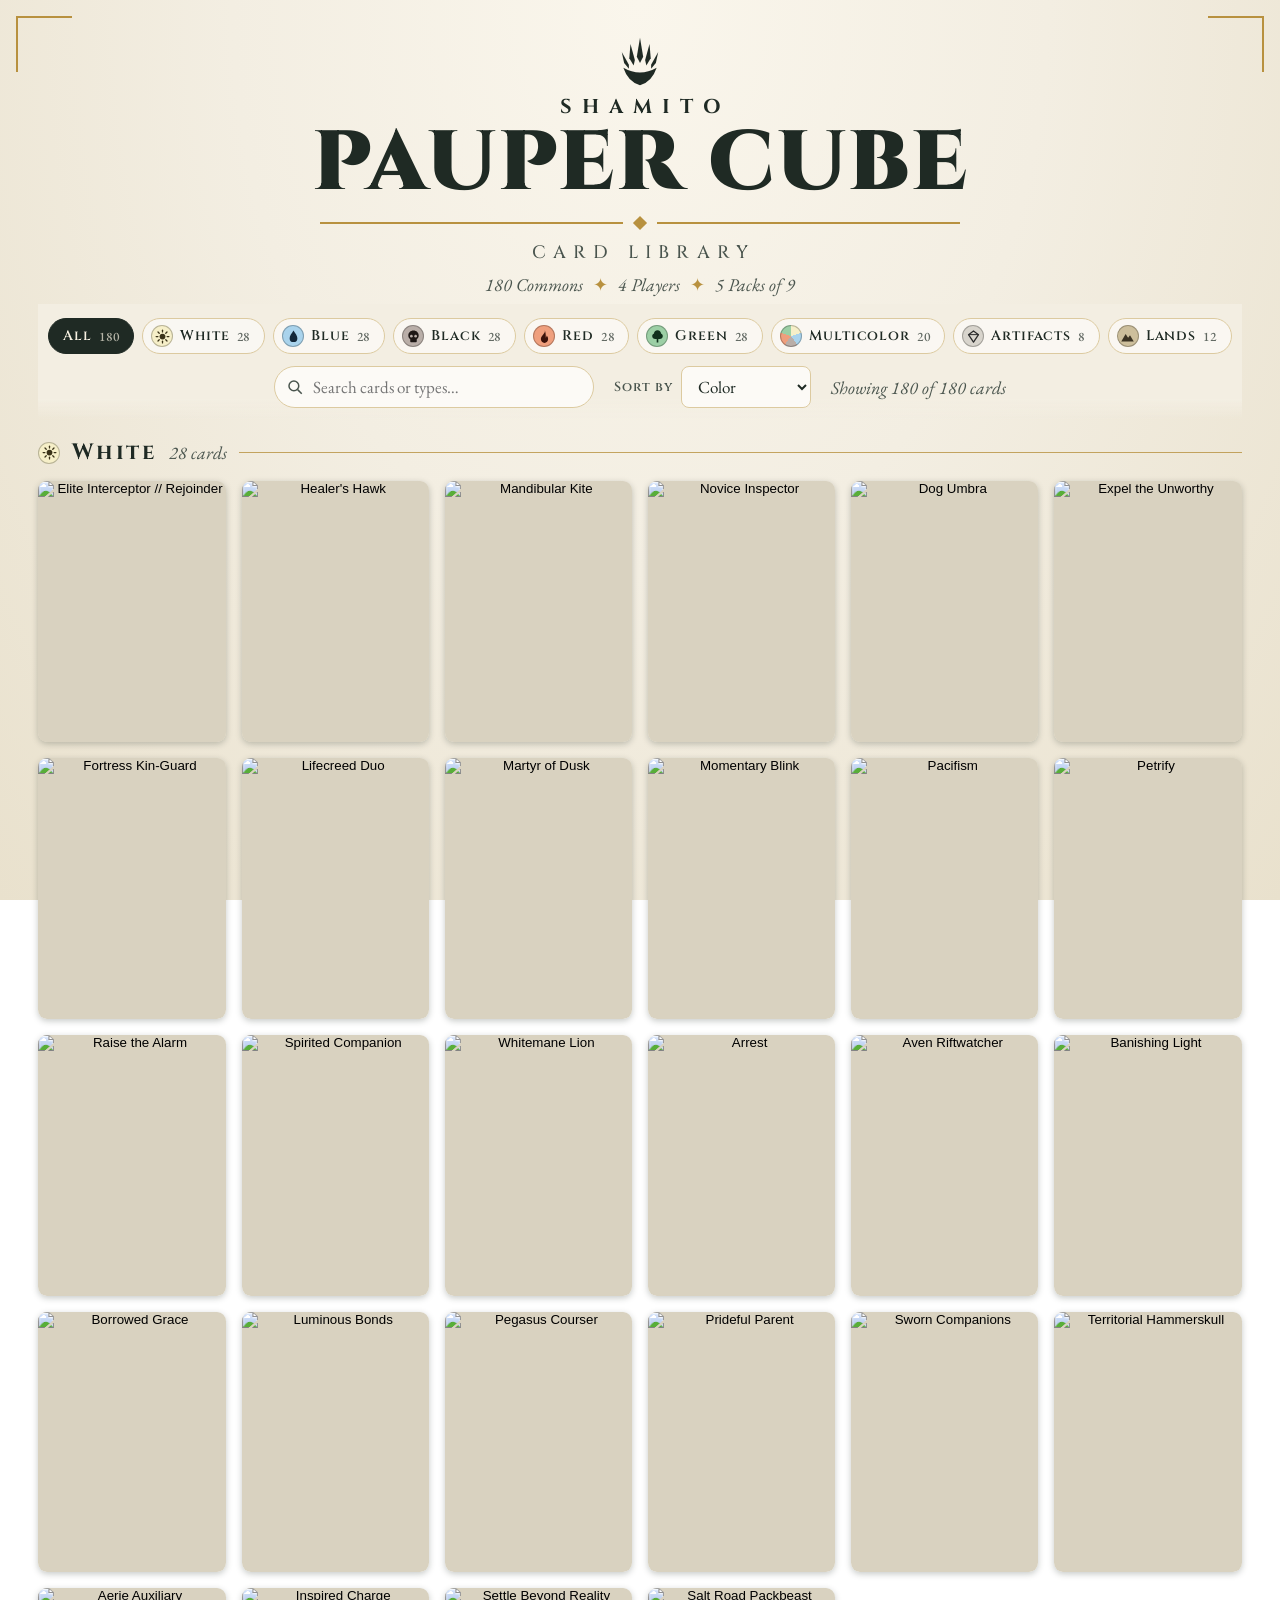
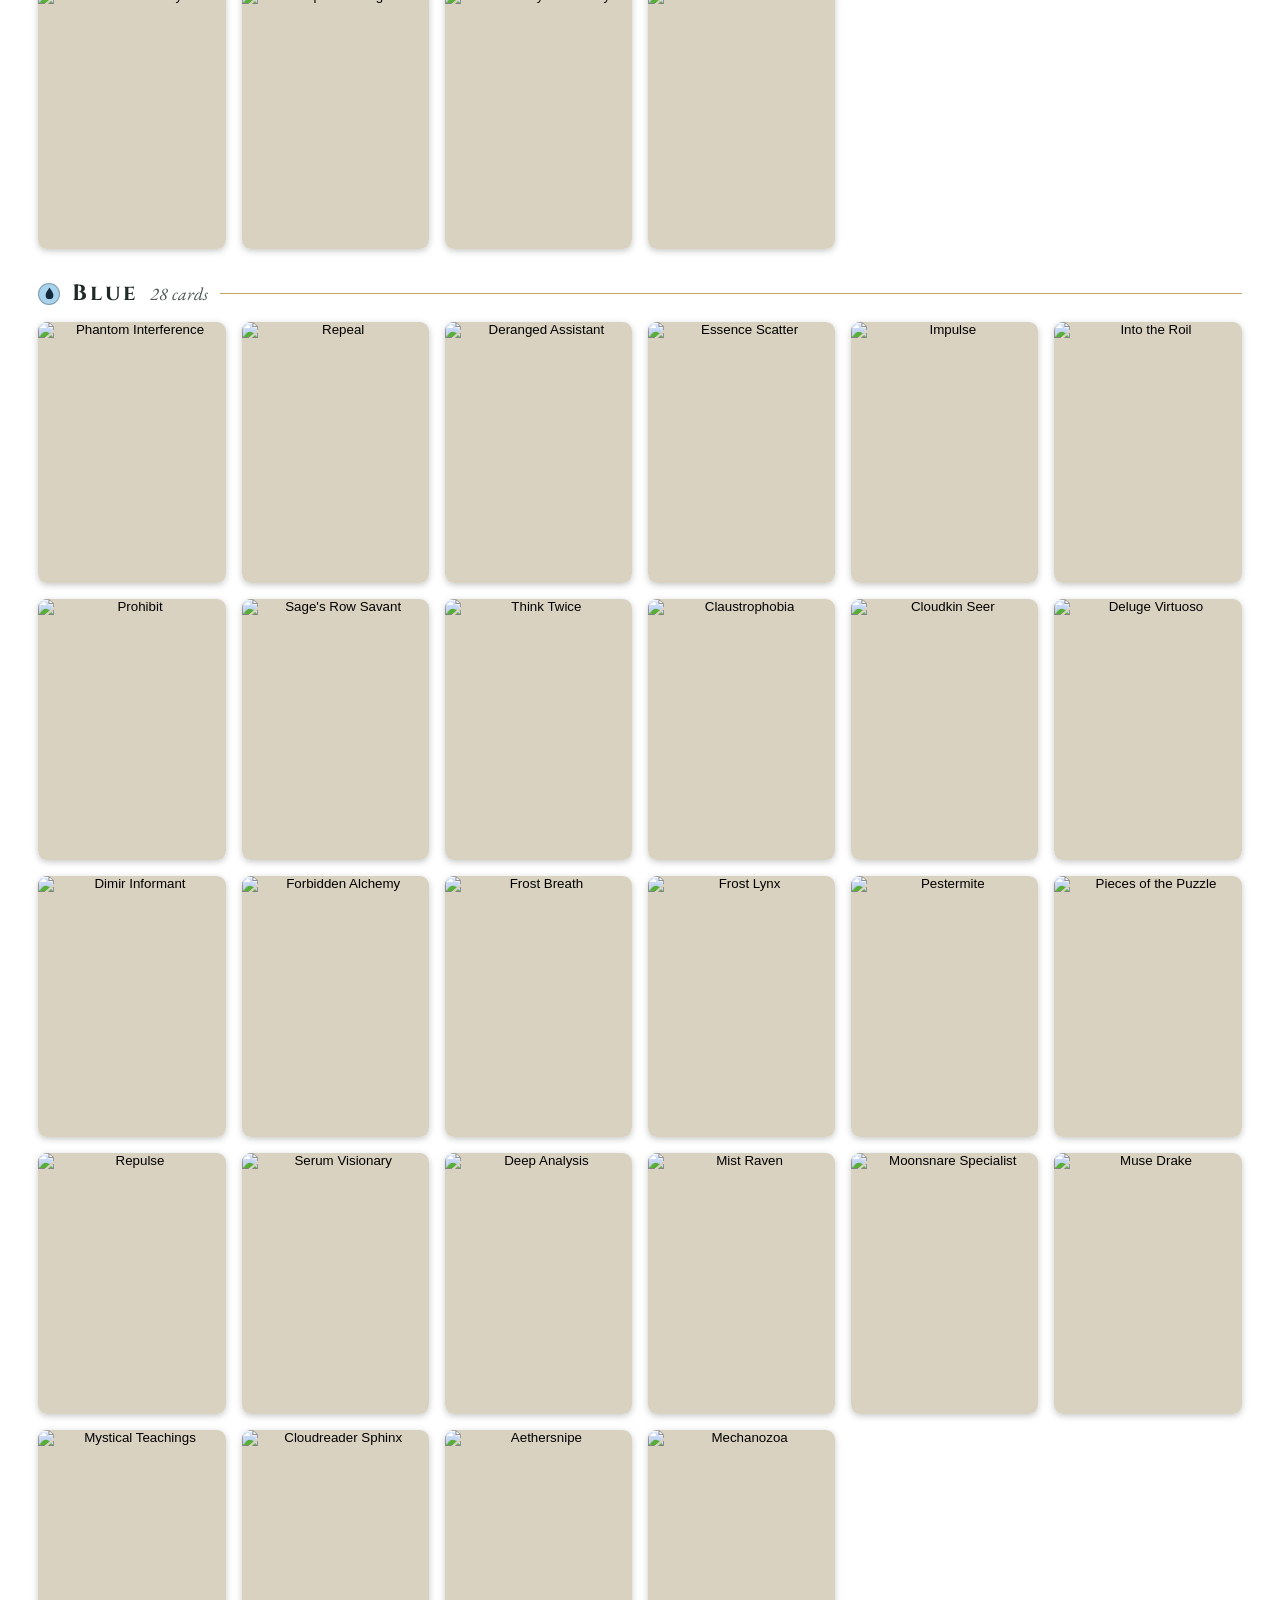
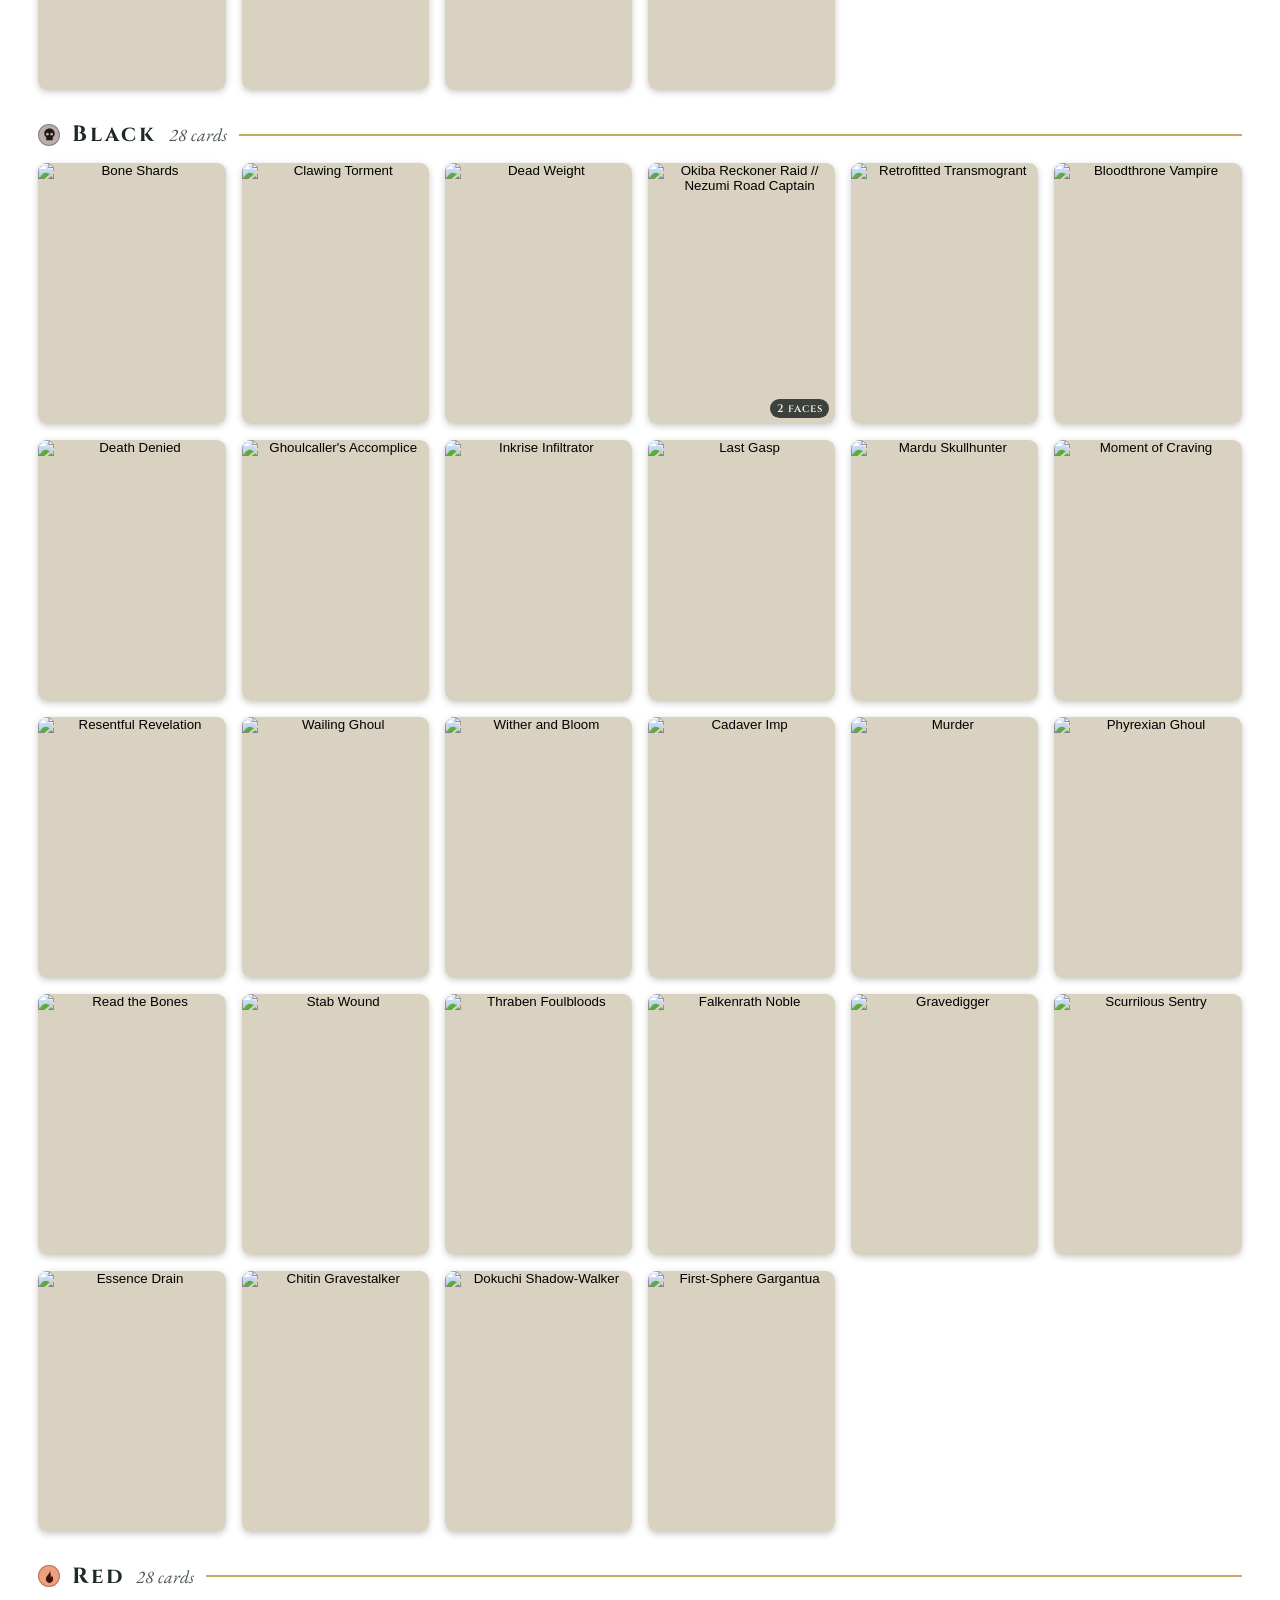
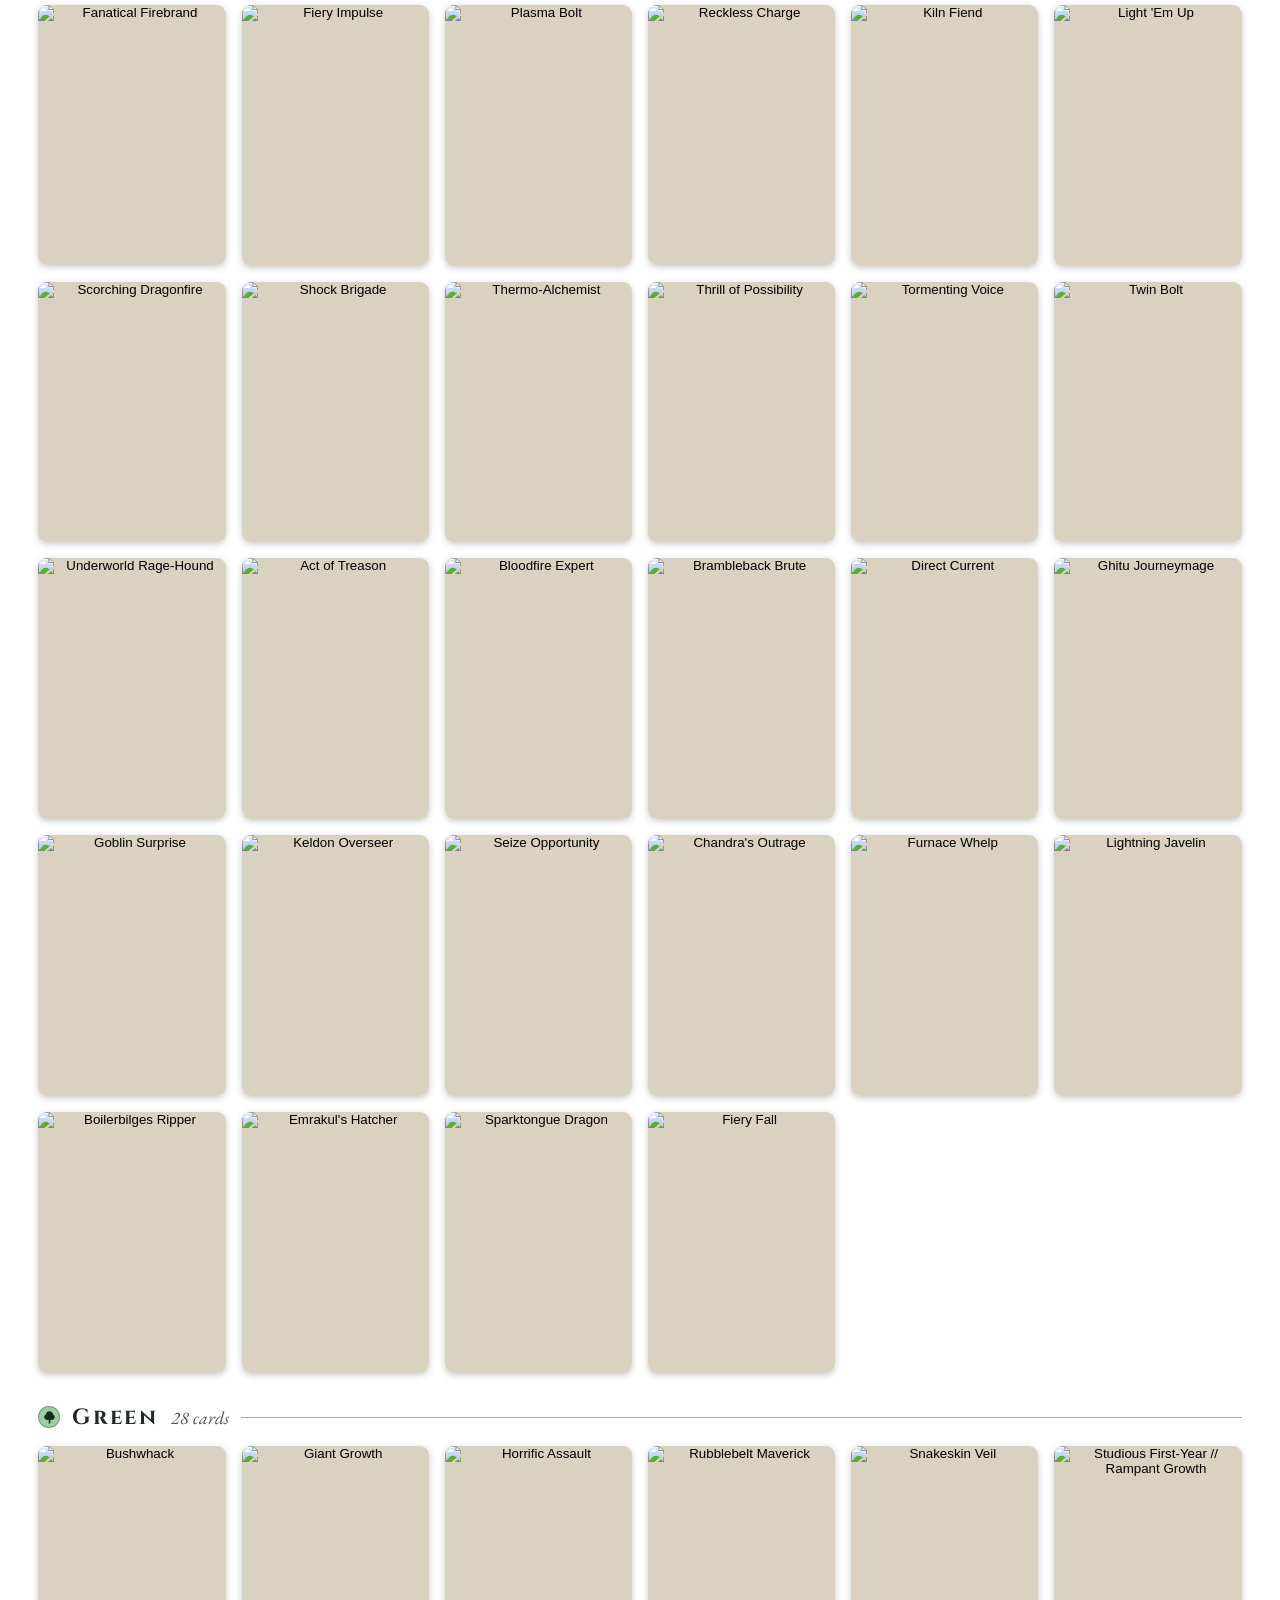
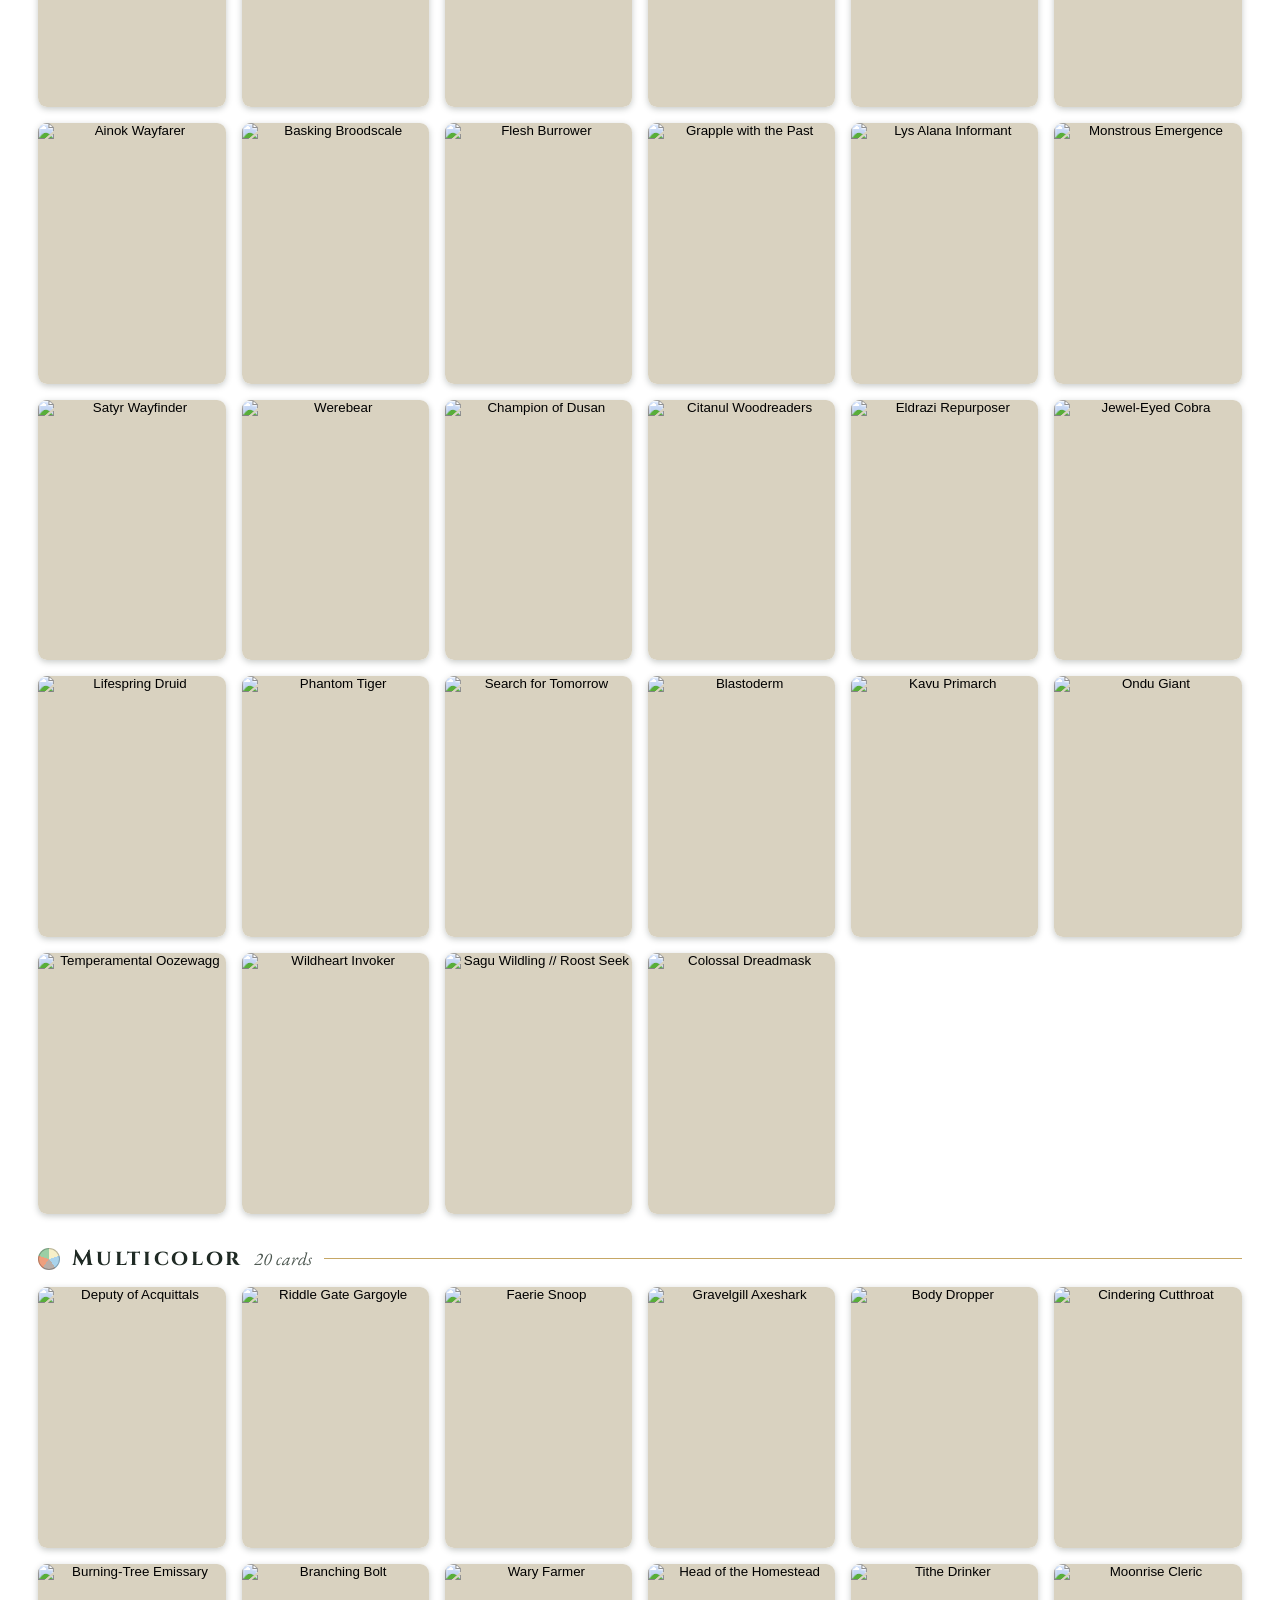
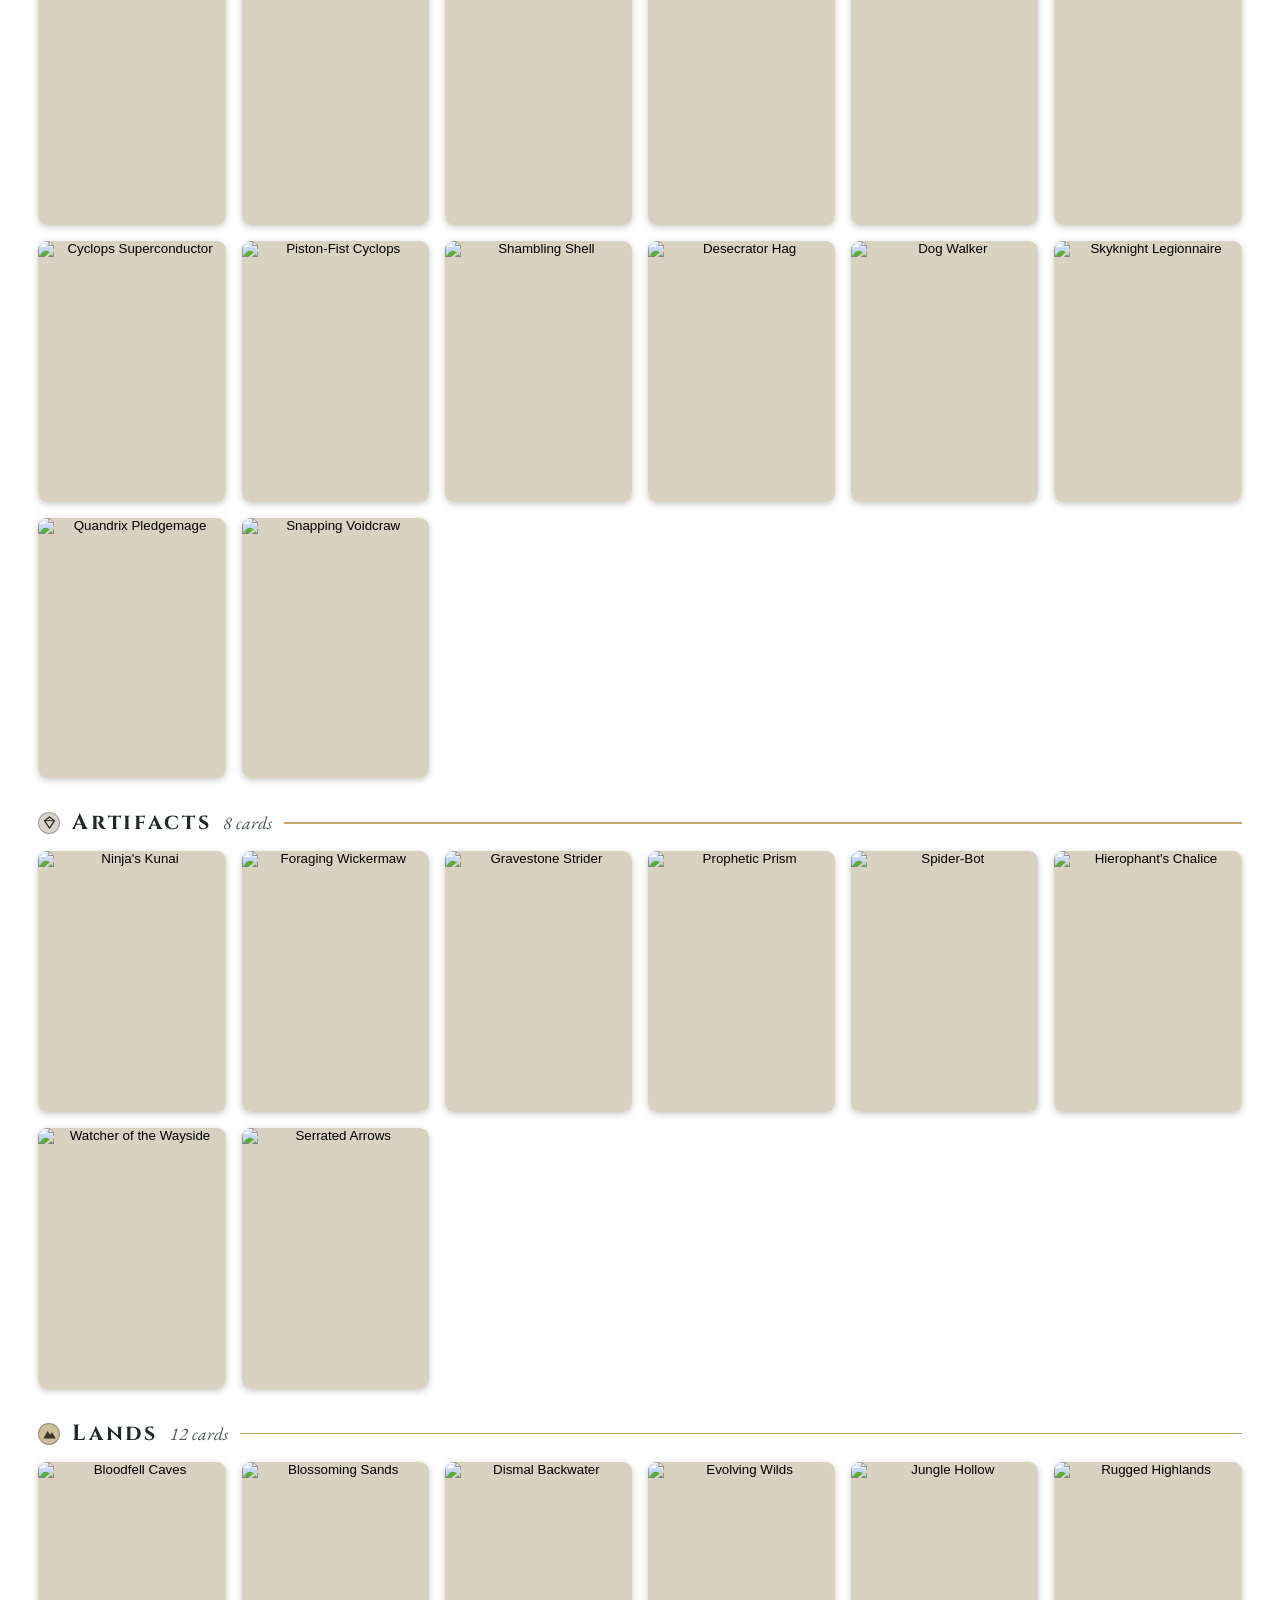
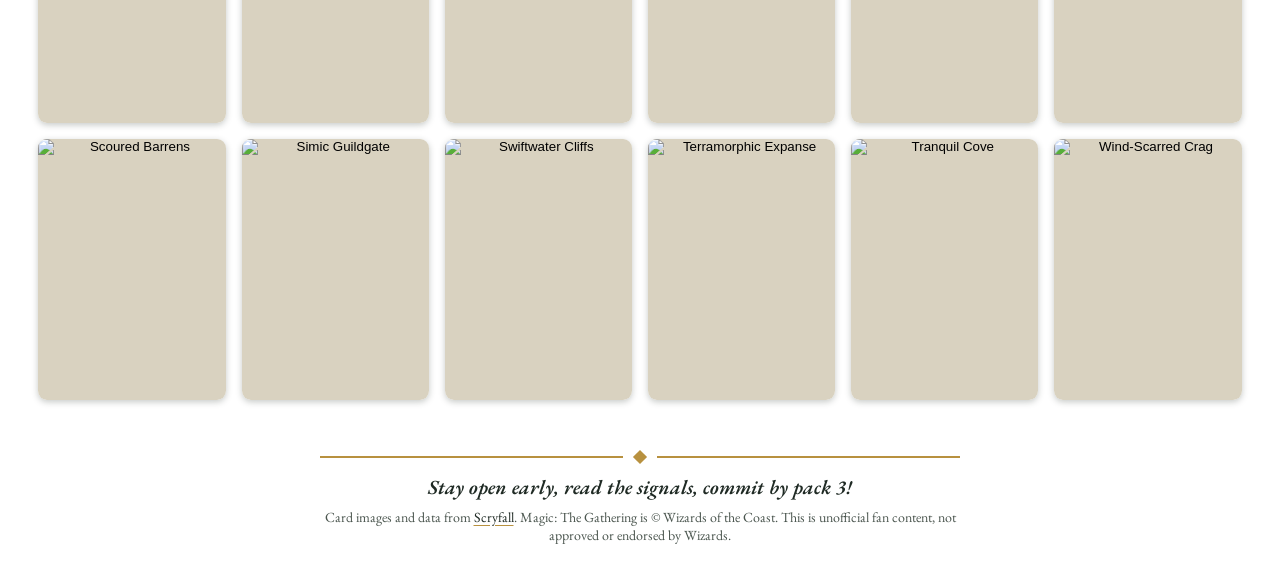
==== index.html @ 3acda3b4 "First commit" ====
<!DOCTYPE html>
<html lang="en">
<head>
  <meta charset="utf-8">
  <meta name="viewport" content="width=device-width, initial-scale=1">
  <title>Shamito Pauper Cube — Card Library</title>
  <meta name="description" content="Every card in the Shamito Pauper Cube: 180 commons, filterable by color.">
  <link rel="icon" href="favicon.svg" type="image/svg+xml">
  <link rel="preconnect" href="https://fonts.googleapis.com">
  <link rel="preconnect" href="https://fonts.gstatic.com" crossorigin>
  <link href="https://fonts.googleapis.com/css2?family=Cinzel:wght@500;700;900&family=EB+Garamond:ital,wght@0,400;0,500;0,600;1,500&display=swap" rel="stylesheet">
  <link rel="stylesheet" href="styles.css">
</head>
<body>
  <div class="corner tl"></div><div class="corner tr"></div>

  <header class="masthead">
    <svg class="sigil" viewBox="0 0 58 64" aria-hidden="true">
      <path d="M29 2 L33 26 L29 34 L25 26 Z"/>
      <path d="M17 10 L22.5 30 L21 37 L15.5 28 Z"/>
      <path d="M41 10 L35.5 30 L37 37 L42.5 28 Z"/>
      <path d="M6 20 L15 36 L15 41 L9 34 Z"/>
      <path d="M52 20 L43 36 L43 41 L49 34 Z"/>
      <path d="M8 40 Q29 52 50 40 Q44 58 29 62 Q14 58 8 40 Z"/>
    </svg>
    <div class="brand">SHAMITO</div>
    <h1>PAUPER CUBE</h1>
    <div class="rule"><span class="diamond"></span></div>
    <p class="tagline">CARD LIBRARY</p>
    <p class="stats">180 Commons <span>✦</span> 4 Players <span>✦</span> 5 Packs of 9</p>
  </header>

  <main>
    <section class="controls" aria-label="Filters">
      <div class="filters" id="filters" role="group" aria-label="Filter by color"></div>
      <div class="toolbar">
        <label class="search">
          <svg viewBox="0 0 24 24" aria-hidden="true"><circle cx="10.5" cy="10.5" r="6.5"/><line x1="15.5" y1="15.5" x2="21" y2="21"/></svg>
          <input id="search" type="search" placeholder="Search cards or types…" autocomplete="off">
        </label>
        <label class="sort">
          <span>Sort by</span>
          <select id="sort">
            <option value="color">Color</option>
            <option value="cmc">Mana value</option>
            <option value="name">Name (A–Z)</option>
            <option value="type">Card type</option>
          </select>
        </label>
        <p class="count" id="count" aria-live="polite"></p>
      </div>
    </section>

    <section id="library" class="library" aria-label="Cards"></section>
    <p id="empty" class="empty" hidden>No cards match your filters.</p>
  </main>

  <footer class="site-footer">
    <div class="rule"><span class="diamond"></span></div>
    <p class="tip">Stay open early, read the signals, commit by pack 3!</p>
    <p class="legal">
      Card images and data from <a href="https://scryfall.com" target="_blank" rel="noopener">Scryfall</a>.
      Magic: The Gathering is © Wizards of the Coast. This is unofficial fan content, not approved or endorsed by Wizards.
    </p>
  </footer>

  <dialog id="viewer" class="viewer" aria-label="Card details">
    <button class="close" id="close" aria-label="Close">×</button>
    <button class="nav prev" id="prev" aria-label="Previous card">‹</button>
    <div class="viewer-body">
      <div class="faces" id="faces"></div>
      <div class="details">
        <h2 id="d-name"></h2>
        <p class="cost" id="d-cost"></p>
        <p class="type" id="d-type"></p>
        <dl>
          <dt>Section</dt><dd id="d-section"></dd>
          <dt>Mana value</dt><dd id="d-cmc"></dd>
          <dt>Printing</dt><dd id="d-print"></dd>
          <dt>Artist</dt><dd id="d-artist"></dd>
        </dl>
        <a id="d-link" class="link" target="_blank" rel="noopener">View on Scryfall ↗</a>
      </div>
    </div>
    <button class="nav next" id="next" aria-label="Next card">›</button>
  </dialog>

  <script src="data/cards.js"></script>
  <script src="app.js"></script>
</body>
</html>
---- styles.css ----
:root {
  --ink: #1f2a24;
  --ink-soft: #4a554e;
  --gold: #b8913f;
  --gold-soft: #dccaa0;
  --paper: #f3eee2;
  --paper-deep: #e9e1cd;
  --card-radius: 4.75% / 3.5%;
}

* { box-sizing: border-box; }

html { scroll-behavior: smooth; }

body {
  margin: 0;
  min-height: 100vh;
  color: var(--ink);
  font-family: "EB Garamond", Georgia, serif;
  font-size: 18px;
  background: radial-gradient(ellipse at 50% 0%, #faf6ec 0%, var(--paper) 45%, var(--paper-deep) 100%) fixed;
}

a { color: var(--ink); text-decoration-color: var(--gold); text-underline-offset: 3px; }

.corner { position: fixed; width: 56px; height: 56px; border: 0 solid var(--gold); pointer-events: none; z-index: 1; }
.corner.tl { top: 16px; left: 16px; border-top-width: 2px; border-left-width: 2px; }
.corner.tr { top: 16px; right: 16px; border-top-width: 2px; border-right-width: 2px; }

.rule { display: flex; align-items: center; gap: 12px; width: min(640px, 86%); margin: 12px auto; }
.rule::before, .rule::after { content: ""; flex: 1; height: 1.5px; background: var(--gold); }
.diamond { width: 10px; height: 10px; background: var(--gold); transform: rotate(45deg); }

/* Masthead */
.masthead { text-align: center; padding: 36px 16px 8px; }
.sigil { width: 46px; height: 51px; fill: var(--ink); display: block; margin: 0 auto 6px; }
.brand { font-family: "Cinzel", serif; font-weight: 700; letter-spacing: .5em; font-size: clamp(14px, 2.2vw, 20px); padding-left: .5em; }
.masthead h1 { font-family: "Cinzel", serif; font-weight: 900; font-size: clamp(42px, 8vw, 84px); line-height: 1; margin: 2px 0 0; letter-spacing: .02em; }
.tagline { font-family: "Cinzel", serif; font-weight: 500; letter-spacing: .4em; font-size: clamp(13px, 2vw, 18px); color: var(--ink-soft); margin: 0; padding-left: .4em; }
.stats { margin: 8px 0 0; font-style: italic; color: var(--ink-soft); }
.stats span { color: var(--gold); margin: 0 6px; font-style: normal; }

/* Controls */
main { width: min(1240px, 94%); margin: 0 auto; }

.controls {
  position: sticky; top: 0; z-index: 10;
  padding: 14px 0 12px;
  background: linear-gradient(var(--paper) 82%, rgba(243, 238, 226, 0));
}

.filters { display: flex; flex-wrap: wrap; justify-content: center; gap: 8px; }

.chip {
  display: inline-flex; align-items: center; gap: 7px;
  padding: 6px 14px 6px 8px;
  border: 1.5px solid var(--gold-soft); border-radius: 999px;
  background: rgba(255, 255, 255, .55);
  font: 600 14px/1 "Cinzel", serif; letter-spacing: .06em; color: var(--ink);
  cursor: pointer; transition: background .15s, border-color .15s, transform .15s;
}
.chip:hover { border-color: var(--gold); transform: translateY(-1px); }
.chip[aria-pressed="true"] { background: var(--ink); border-color: var(--ink); color: #f7f1e1; }
.chip .n { font: 500 13px "EB Garamond", serif; opacity: .7; }
.chip.all { padding-left: 14px; }

.pip { width: 22px; height: 22px; border-radius: 50%; display: grid; place-items: center; flex: none; box-shadow: inset 0 0 0 1px rgba(0, 0, 0, .25); }
.pip svg { width: 15px; height: 15px; }
.pip.w { background: #f6efc8; } .pip.u { background: #a9d3ec; } .pip.b { background: #b9aea8; }
.pip.r { background: #ef9f7d; } .pip.g { background: #9ccfa5; }
.pip.m { background: conic-gradient(#f6efc8 0 20%, #a9d3ec 0 40%, #b9aea8 0 60%, #ef9f7d 0 80%, #9ccfa5 0); }
.pip.c { background: #d8d4cc; } .pip.l { background: #cdbf9c; }

.toolbar { display: flex; flex-wrap: wrap; align-items: center; justify-content: center; gap: 12px 20px; margin-top: 12px; }

.search { position: relative; display: flex; align-items: center; }
.search svg { position: absolute; left: 12px; width: 18px; height: 18px; fill: none; stroke: var(--ink-soft); stroke-width: 2; }
.search input {
  width: min(320px, 78vw); padding: 9px 14px 9px 38px;
  border: 1.5px solid var(--gold-soft); border-radius: 999px; background: rgba(255, 255, 255, .7);
  font: 17px "EB Garamond", serif; color: var(--ink);
}
.search input:focus, .sort select:focus { outline: 2px solid var(--gold); outline-offset: 1px; }

.sort { display: flex; align-items: center; gap: 8px; font: 600 13px "Cinzel", serif; letter-spacing: .08em; color: var(--ink-soft); }
.sort select {
  padding: 8px 12px; border: 1.5px solid var(--gold-soft); border-radius: 8px;
  background: rgba(255, 255, 255, .7); font: 17px "EB Garamond", serif; color: var(--ink); cursor: pointer;
}

.count { margin: 0; font-style: italic; color: var(--ink-soft); min-width: 150px; text-align: center; }

/* Library */
.group { margin: 18px 0 30px; }
.group-head { display: flex; align-items: center; gap: 12px; margin: 0 0 14px; }
.group-head h2 { margin: 0; font: 700 22px "Cinzel", serif; letter-spacing: .12em; white-space: nowrap; }
.group-head .n { font-style: italic; color: var(--ink-soft); white-space: nowrap; }
.group-head .line { flex: 1; height: 1.5px; background: var(--gold); opacity: .8; }

.grid { display: grid; grid-template-columns: repeat(auto-fill, minmax(168px, 1fr)); gap: 16px; }

.card {
  position: relative; padding: 0; border: 0; background: none; cursor: zoom-in;
  border-radius: var(--card-radius); aspect-ratio: 488 / 680;
  box-shadow: 0 2px 6px rgba(31, 42, 36, .25);
  transition: transform .18s ease, box-shadow .18s ease;
}
.card:hover, .card:focus-visible { transform: translateY(-4px) scale(1.02); box-shadow: 0 10px 22px rgba(31, 42, 36, .3); outline: none; }
.card:focus-visible { box-shadow: 0 0 0 3px var(--gold), 0 10px 22px rgba(31, 42, 36, .3); }
.card img { width: 100%; height: 100%; display: block; border-radius: var(--card-radius); background: #d9d2c0; }
.card .flip { position: absolute; right: 6px; bottom: 6px; padding: 2px 7px; border-radius: 999px; background: rgba(31, 42, 36, .85); color: #f7f1e1; font: 600 11px "Cinzel", serif; letter-spacing: .05em; }

.empty { text-align: center; font-style: italic; color: var(--ink-soft); padding: 40px 0; }

/* Viewer */
.viewer {
  width: min(980px, 94vw); max-height: 92vh; padding: 28px 56px;
  border: 1.5px solid var(--gold); border-radius: 14px;
  background: var(--paper); color: var(--ink);
  box-shadow: 0 20px 60px rgba(0, 0, 0, .45);
}
.viewer::backdrop { background: rgba(20, 26, 22, .72); }
.viewer-body { display: flex; gap: 28px; align-items: flex-start; }
.faces { display: flex; gap: 12px; flex: none; }
.faces img { width: min(300px, 38vw); border-radius: var(--card-radius); box-shadow: 0 6px 18px rgba(0, 0, 0, .3); display: block; }
.faces.double img { width: min(250px, 30vw); }
.details { flex: 1; min-width: 0; }
.details h2 { margin: 0 0 6px; font: 900 28px/1.15 "Cinzel", serif; }
.cost { margin: 0 0 8px; display: flex; flex-wrap: wrap; align-items: center; gap: 3px; min-height: 22px; }
.cost img { width: 20px; height: 20px; }
.cost .slash { margin: 0 6px; color: var(--ink-soft); }
.type { margin: 0 0 14px; font-style: italic; color: var(--ink-soft); }
.details dl { display: grid; grid-template-columns: auto 1fr; gap: 6px 16px; margin: 0 0 18px; padding: 12px 0; border-top: 1px solid var(--gold-soft); border-bottom: 1px solid var(--gold-soft); }
.details dt { font: 700 12px/1.9 "Cinzel", serif; letter-spacing: .1em; color: var(--gold); }
.details dd { margin: 0; }
.link { font: 700 14px "Cinzel", serif; letter-spacing: .06em; }

.close { position: absolute; top: 8px; right: 12px; border: 0; background: none; font-size: 32px; line-height: 1; color: var(--ink); cursor: pointer; }
.nav { position: absolute; top: 50%; transform: translateY(-50%); width: 40px; height: 40px; border: 1.5px solid var(--gold-soft); border-radius: 50%; background: rgba(255, 255, 255, .7); font-size: 26px; line-height: 1; color: var(--ink); cursor: pointer; }
.nav:hover, .close:hover { color: var(--gold); }
.nav.prev { left: 8px; } .nav.next { right: 8px; }

/* Footer */
.site-footer { text-align: center; padding: 10px 16px 40px; }
.site-footer .tip { font-style: italic; font-weight: 600; font-size: 20px; margin: 6px 0; }
.site-footer .legal { font-size: 14px; color: var(--ink-soft); max-width: 640px; margin: 8px auto 0; }

@media (max-width: 720px) {
  body { font-size: 17px; }
  .corner { display: none; }
  .controls { position: static; background: none; }
  .grid { grid-template-columns: repeat(auto-fill, minmax(130px, 1fr)); gap: 10px; }
  .chip { font-size: 12px; padding: 5px 10px 5px 6px; }
  .pip { width: 19px; height: 19px; }
  .viewer { padding: 40px 16px 20px; }
  .viewer-body { flex-direction: column; align-items: center; }
  .faces img, .faces.double img { width: min(260px, 70vw); }
  .faces.double { flex-direction: column; }
  .nav { top: 22px; transform: none; width: 34px; height: 34px; font-size: 22px; }
  .nav.prev { left: 12px; } .nav.next { left: 54px; right: auto; }
}
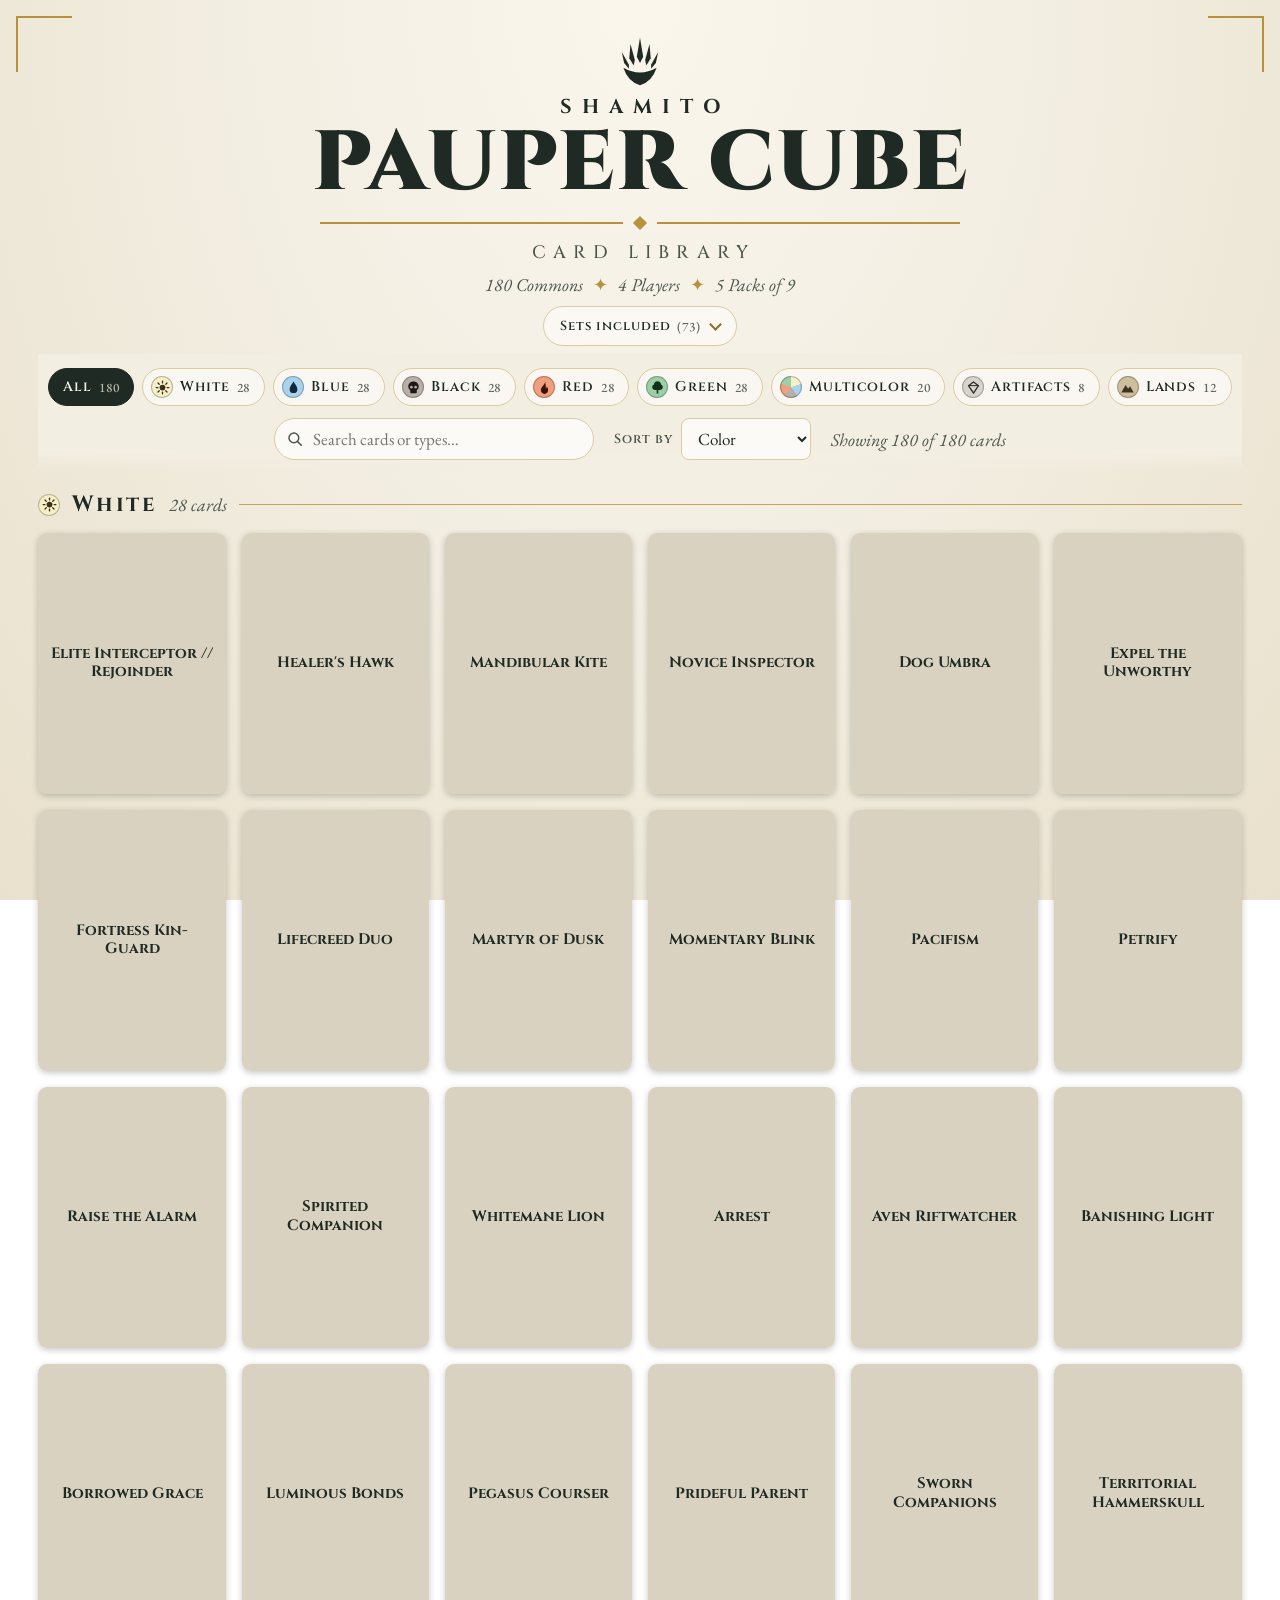
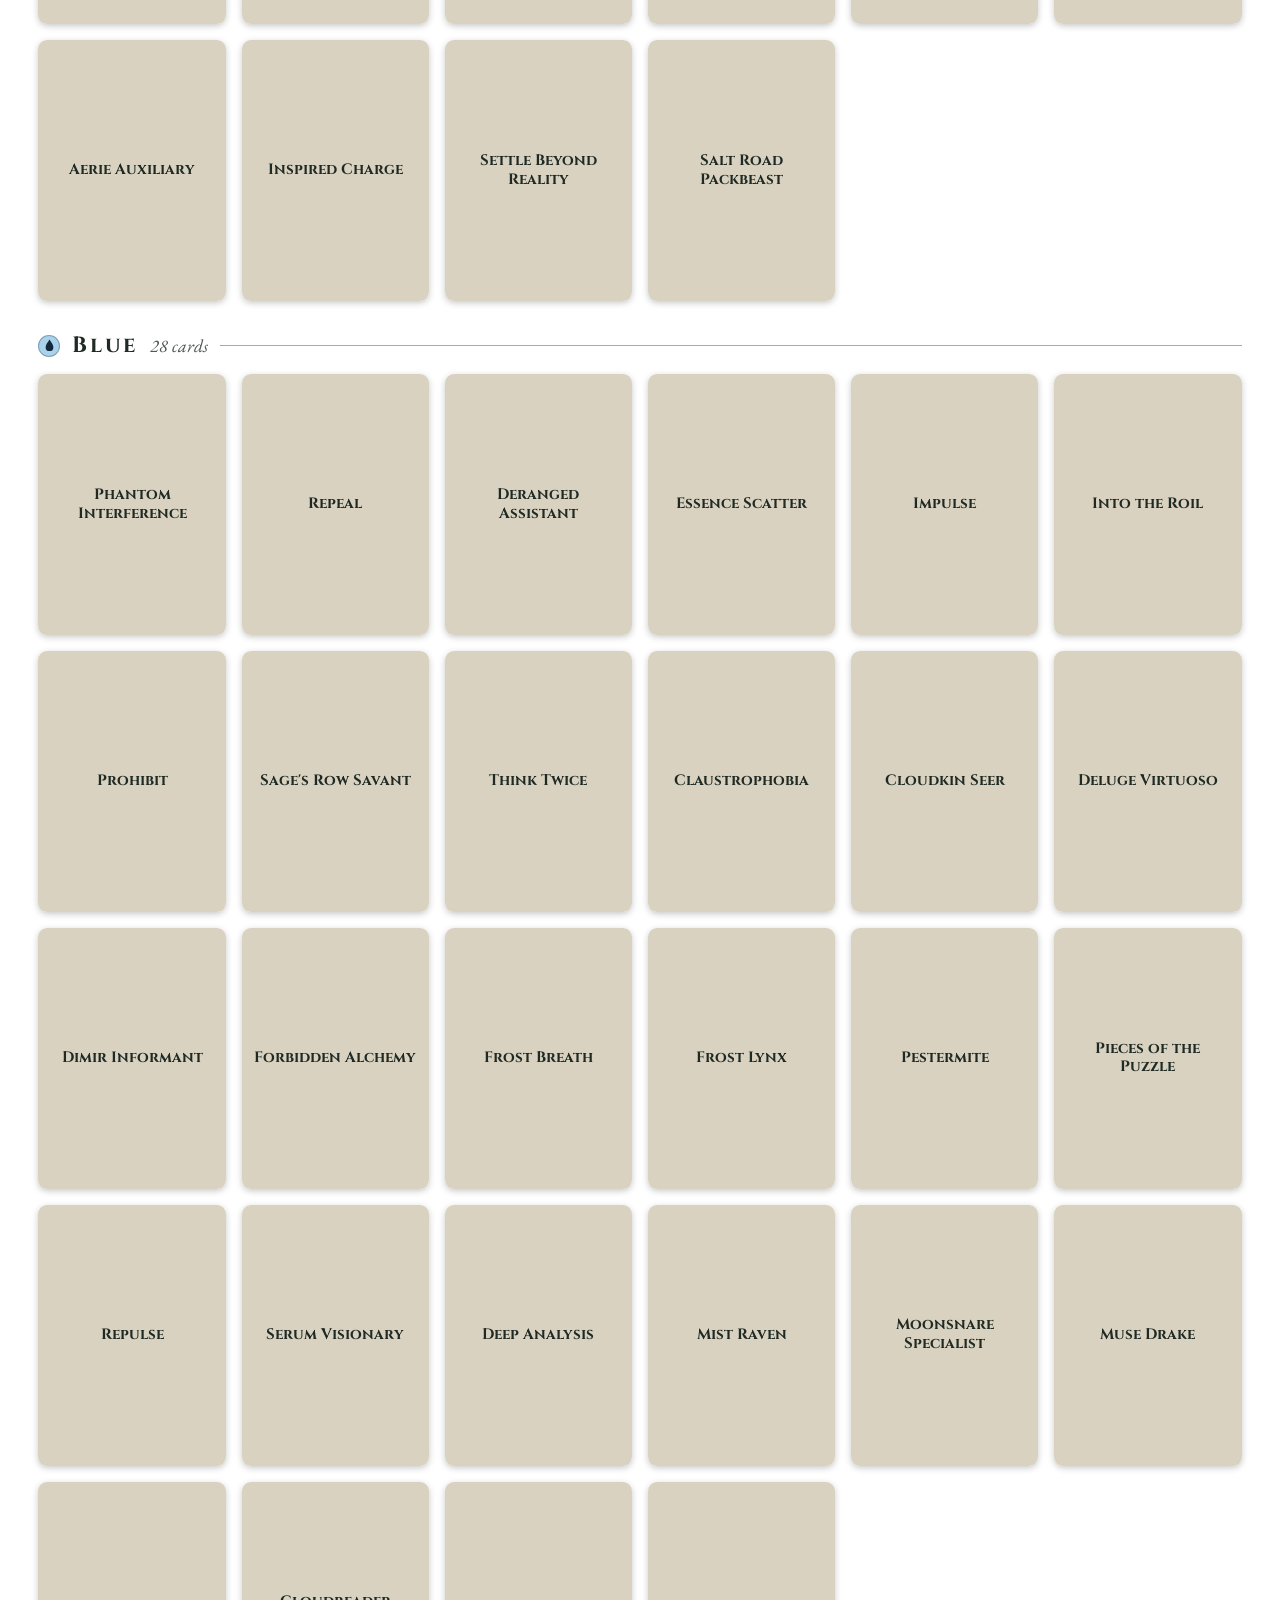
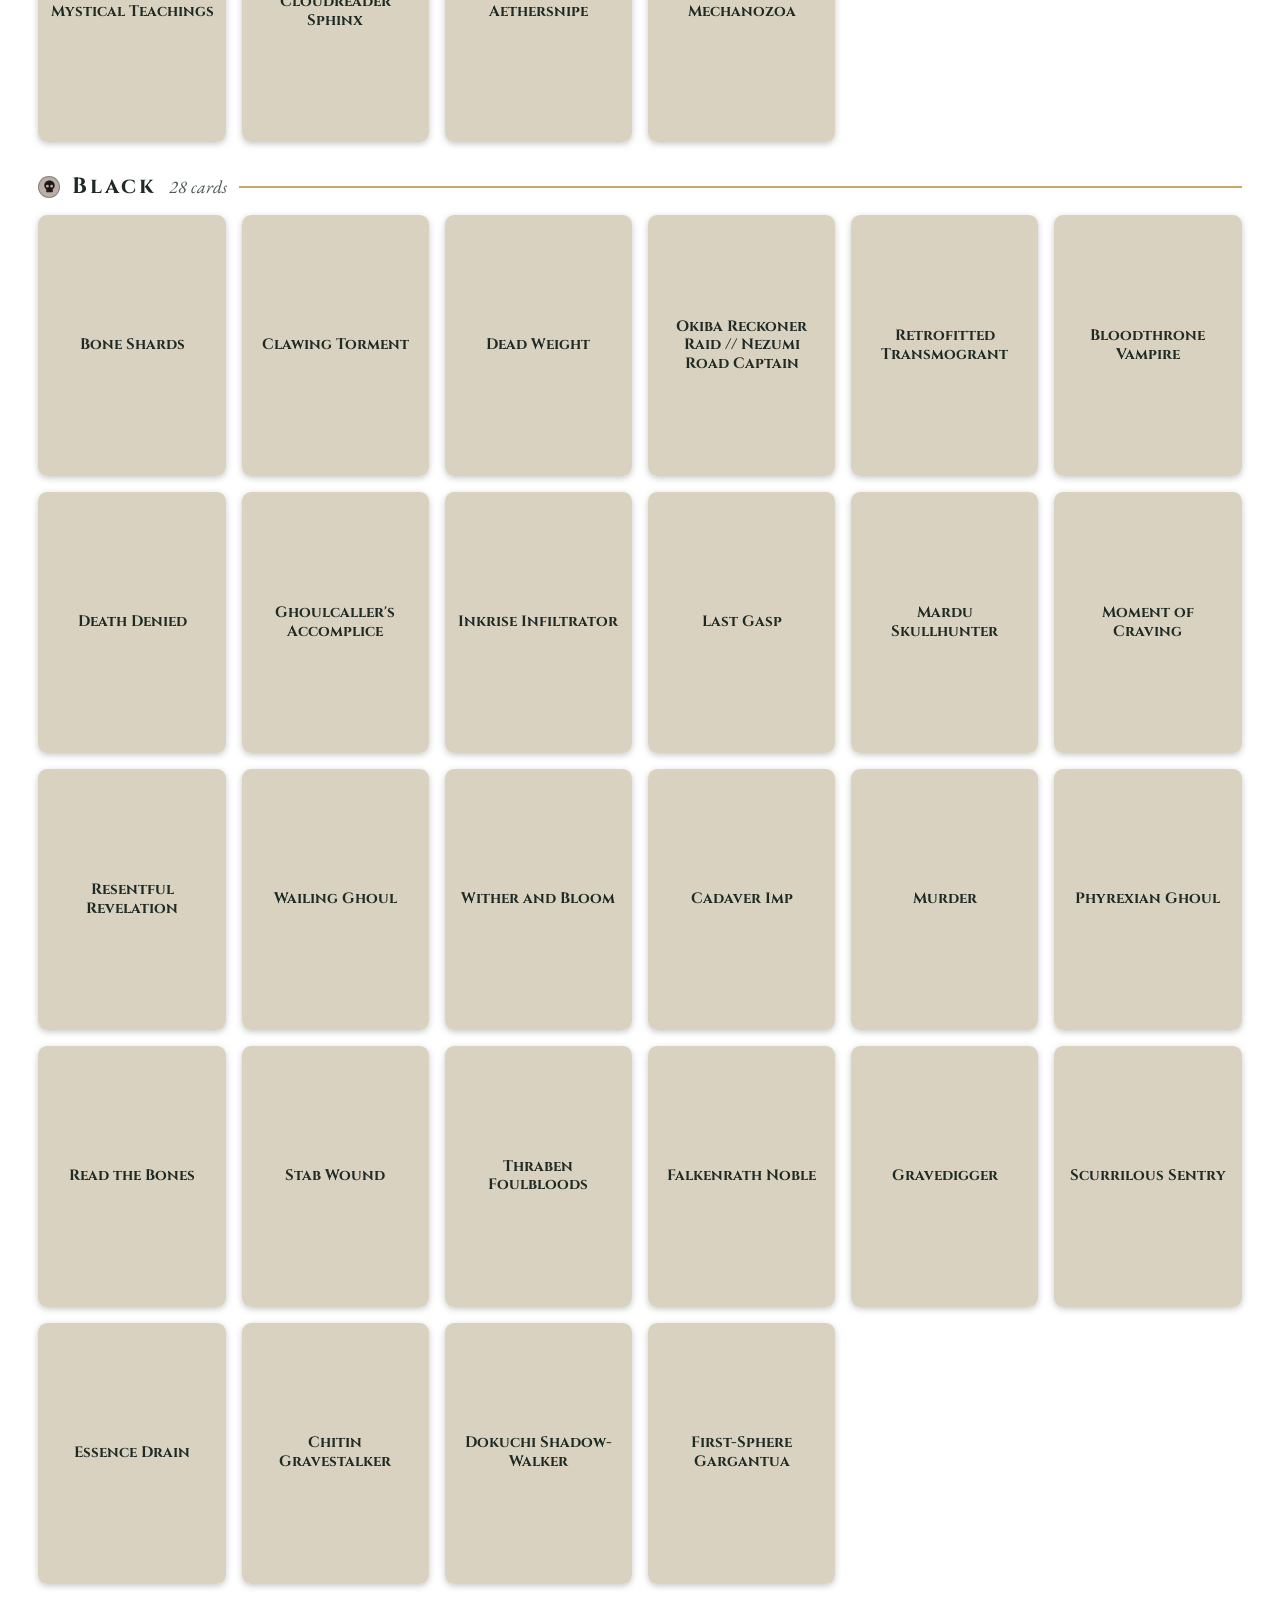
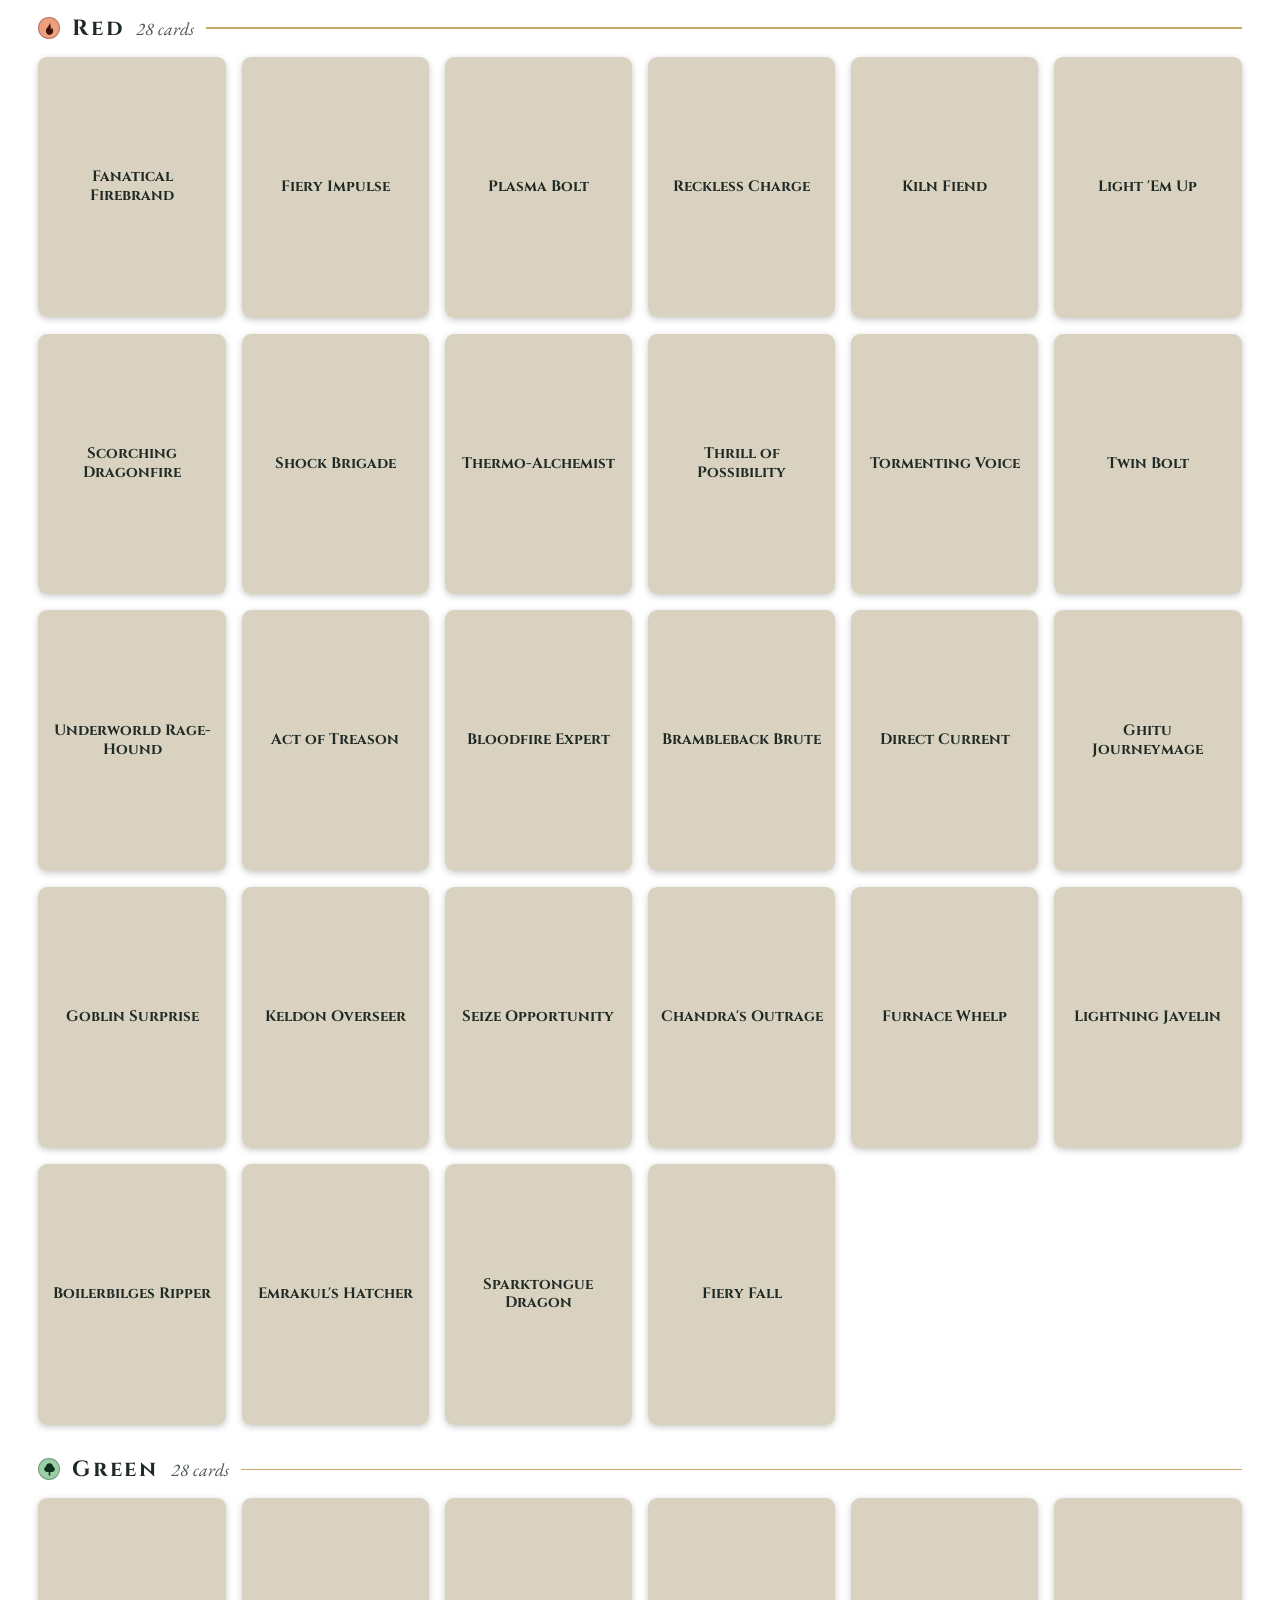
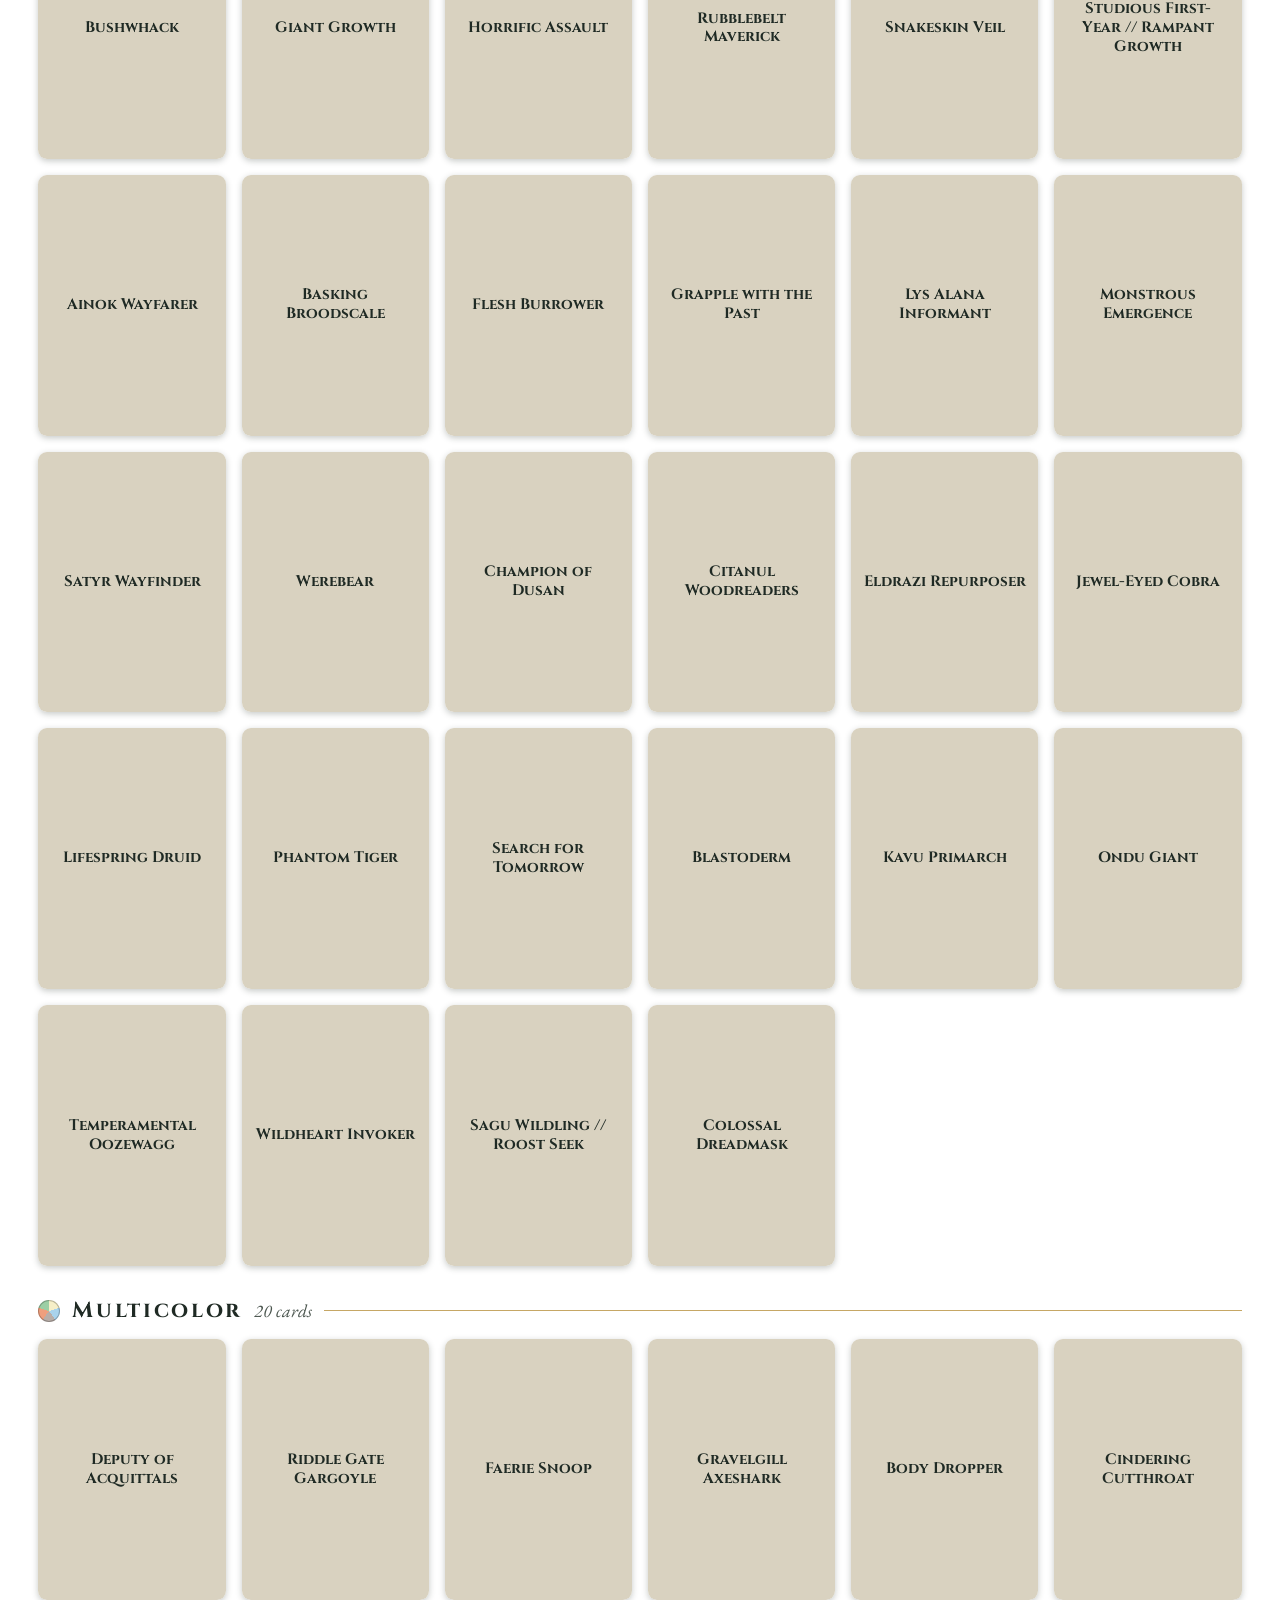
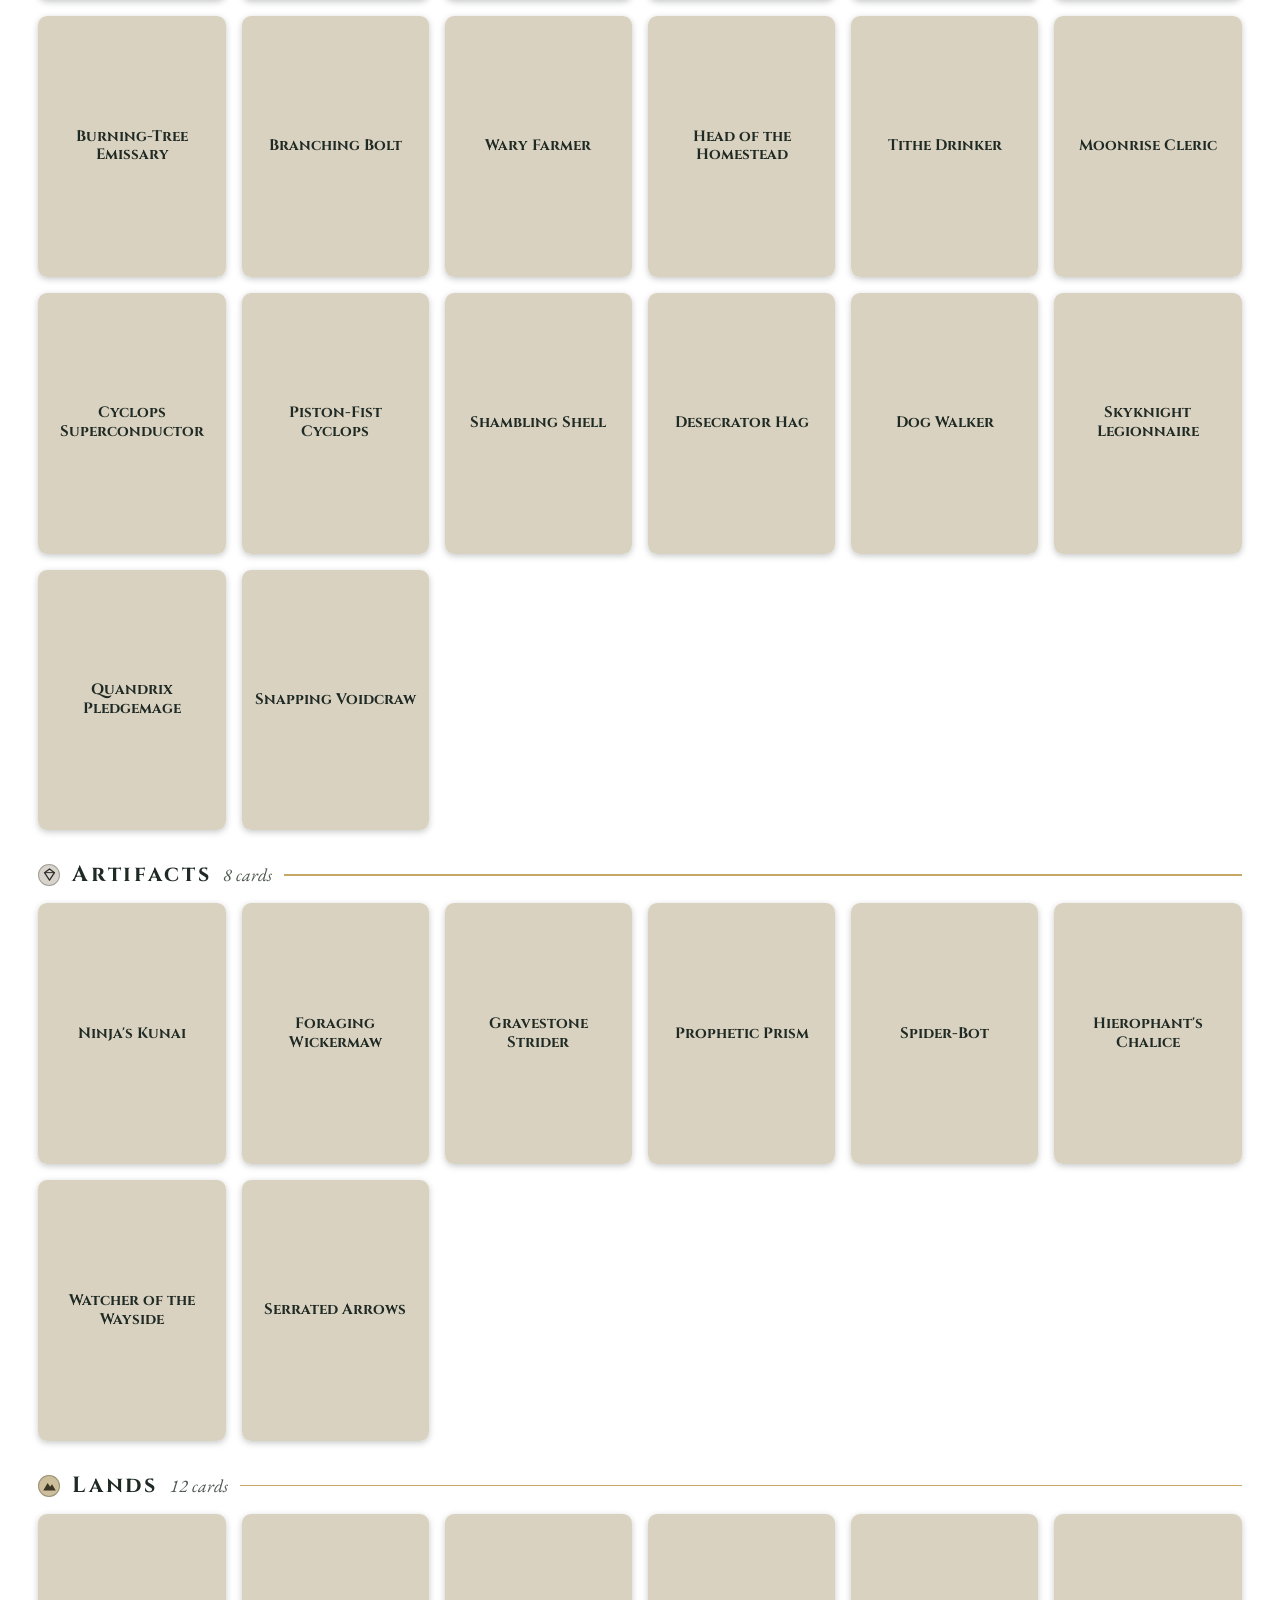
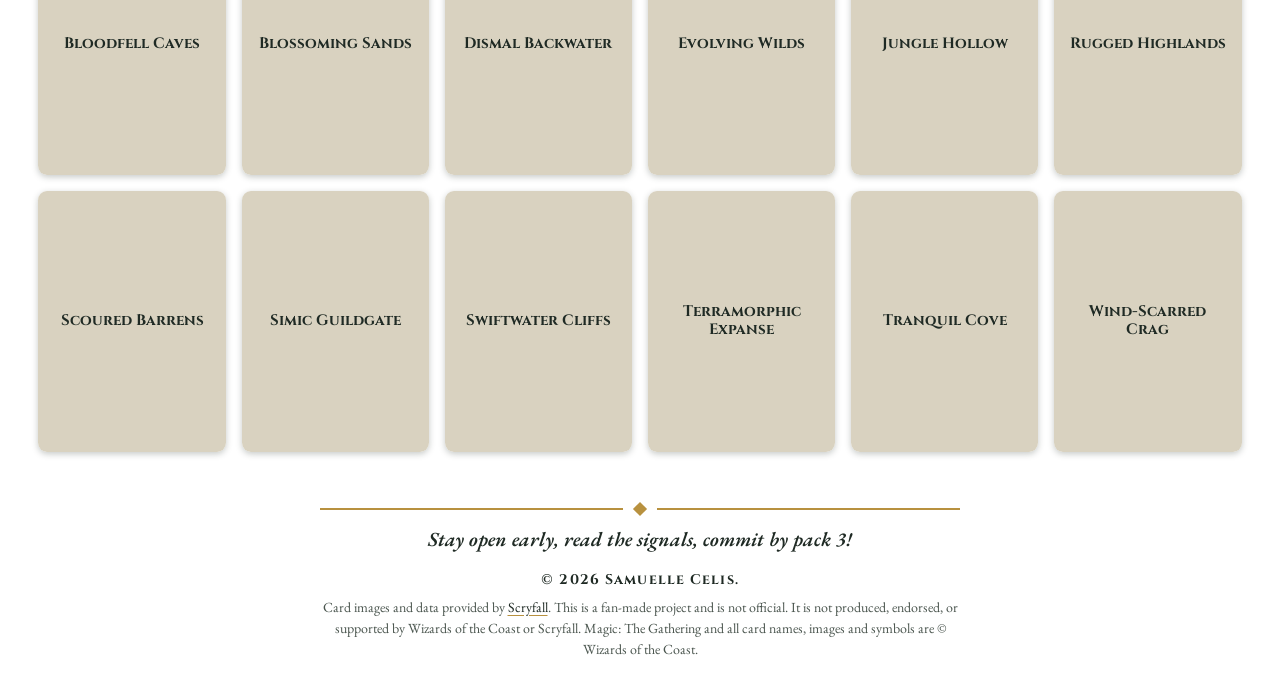
==== commit b6719295: "Second commit" ====
--- a/index.html
+++ b/index.html
@@ -2,17 +2,24 @@
 <html lang="en">
 <head>
   <meta charset="utf-8">
-  <meta name="viewport" content="width=device-width, initial-scale=1">
+  <meta name="viewport" content="width=device-width, initial-scale=1, viewport-fit=cover">
   <title>Shamito Pauper Cube — Card Library</title>
-  <meta name="description" content="Every card in the Shamito Pauper Cube: 180 commons, filterable by color.">
+  <meta name="description" content="Every card in the Shamito Pauper Cube: 180 commons, filterable by color. A fan-made project by Samuelle Celis using card data from Scryfall.">
+  <meta name="author" content="Samuelle Celis">
+  <meta name="theme-color" content="#f3eee2">
+  <meta property="og:title" content="Shamito Pauper Cube — Card Library">
+  <meta property="og:description" content="Every card in the Shamito Pauper Cube: 180 commons, filterable by color.">
+  <meta property="og:type" content="website">
   <link rel="icon" href="favicon.svg" type="image/svg+xml">
   <link rel="preconnect" href="https://fonts.googleapis.com">
   <link rel="preconnect" href="https://fonts.gstatic.com" crossorigin>
+  <link rel="preconnect" href="https://cards.scryfall.io" crossorigin>
   <link href="https://fonts.googleapis.com/css2?family=Cinzel:wght@500;700;900&family=EB+Garamond:ital,wght@0,400;0,500;0,600;1,500&display=swap" rel="stylesheet">
   <link rel="stylesheet" href="styles.css">
 </head>
 <body>
-  <div class="corner tl"></div><div class="corner tr"></div>
+  <a class="skip-link" href="#library">Skip to cards</a>
+  <div class="corner tl" aria-hidden="true"></div><div class="corner tr" aria-hidden="true"></div>
 
   <header class="masthead">
     <svg class="sigil" viewBox="0 0 58 64" aria-hidden="true">
@@ -25,48 +32,62 @@
     </svg>
     <div class="brand">SHAMITO</div>
     <h1>PAUPER CUBE</h1>
-    <div class="rule"><span class="diamond"></span></div>
+    <div class="rule" aria-hidden="true"><span class="diamond"></span></div>
     <p class="tagline">CARD LIBRARY</p>
-    <p class="stats">180 Commons <span>✦</span> 4 Players <span>✦</span> 5 Packs of 9</p>
+    <p class="stats">180 Commons <span aria-hidden="true">✦</span> 4 Players <span aria-hidden="true">✦</span> 5 Packs of 9</p>
+    <details class="sets">
+      <summary>Sets included <span class="n" id="set-count"></span></summary>
+      <ul class="set-list" id="set-list"></ul>
+    </details>
   </header>
 
   <main>
-    <section class="controls" aria-label="Filters">
+    <section class="controls" id="controls" aria-label="Filters">
       <div class="filters" id="filters" role="group" aria-label="Filter by color"></div>
       <div class="toolbar">
         <label class="search">
+          <span class="visually-hidden">Search cards</span>
           <svg viewBox="0 0 24 24" aria-hidden="true"><circle cx="10.5" cy="10.5" r="6.5"/><line x1="15.5" y1="15.5" x2="21" y2="21"/></svg>
-          <input id="search" type="search" placeholder="Search cards or types…" autocomplete="off">
+          <input id="search" type="search" placeholder="Search cards or types…" autocomplete="off" autocapitalize="off" spellcheck="false" enterkeyhint="search">
         </label>
         <label class="sort">
-          <span>Sort by</span>
+          <span class="sort-label">Sort by</span>
           <select id="sort">
             <option value="color">Color</option>
             <option value="cmc">Mana value</option>
             <option value="name">Name (A–Z)</option>
             <option value="type">Card type</option>
+            <option value="set">Set</option>
           </select>
         </label>
         <p class="count" id="count" aria-live="polite"></p>
       </div>
     </section>
 
-    <section id="library" class="library" aria-label="Cards"></section>
-    <p id="empty" class="empty" hidden>No cards match your filters.</p>
+    <section id="library" class="library" aria-label="Cards" tabindex="-1"></section>
+    <div id="empty" class="empty" hidden>
+      <p>No cards match your filters.</p>
+      <button type="button" class="reset" id="reset">Clear filters</button>
+    </div>
   </main>
 
   <footer class="site-footer">
-    <div class="rule"><span class="diamond"></span></div>
+    <div class="rule" aria-hidden="true"><span class="diamond"></span></div>
     <p class="tip">Stay open early, read the signals, commit by pack 3!</p>
+    <p class="credit">© <span id="year">2026</span> Samuelle Celis.</p>
     <p class="legal">
-      Card images and data from <a href="https://scryfall.com" target="_blank" rel="noopener">Scryfall</a>.
-      Magic: The Gathering is © Wizards of the Coast. This is unofficial fan content, not approved or endorsed by Wizards.
+      Card images and data provided by <a href="https://scryfall.com" target="_blank" rel="noopener">Scryfall</a>.
+      This is a fan-made project and is not official. It is not produced, endorsed, or supported by Wizards of the Coast or Scryfall.
+      Magic: The Gathering and all card names, images and symbols are © Wizards of the Coast.
     </p>
   </footer>
 
-  <dialog id="viewer" class="viewer" aria-label="Card details">
-    <button class="close" id="close" aria-label="Close">×</button>
-    <button class="nav prev" id="prev" aria-label="Previous card">‹</button>
+  <button type="button" class="to-top" id="to-top" aria-label="Back to top" hidden>
+    <svg viewBox="0 0 24 24" aria-hidden="true"><path d="M6 15l6-6 6 6"/></svg>
+  </button>
+
+  <dialog id="viewer" class="viewer" aria-labelledby="d-name">
+    <button type="button" class="close" id="close" aria-label="Close">×</button>
     <div class="viewer-body">
       <div class="faces" id="faces"></div>
       <div class="details">
@@ -82,7 +103,11 @@
         <a id="d-link" class="link" target="_blank" rel="noopener">View on Scryfall ↗</a>
       </div>
     </div>
-    <button class="nav next" id="next" aria-label="Next card">›</button>
+    <div class="viewer-nav">
+      <button type="button" class="nav prev" id="prev" aria-label="Previous card">‹</button>
+      <span class="position" id="position" aria-live="polite"></span>
+      <button type="button" class="nav next" id="next" aria-label="Next card">›</button>
+    </div>
   </dialog>
 
   <script src="data/cards.js"></script>
--- a/styles.css
+++ b/styles.css
@@ -2,26 +2,47 @@
   --ink: #1f2a24;
   --ink-soft: #4a554e;
   --gold: #b8913f;
+  --gold-deep: #8a6a24;
   --gold-soft: #dccaa0;
   --paper: #f3eee2;
   --paper-deep: #e9e1cd;
   --card-radius: 4.75% / 3.5%;
+  --focus: 0 0 0 3px var(--paper), 0 0 0 5px var(--gold-deep);
 }
 
 * { box-sizing: border-box; }
 
-html { scroll-behavior: smooth; }
+html { scroll-behavior: smooth; -webkit-text-size-adjust: 100%; }
+html:has(dialog[open]) { overflow: hidden; }
 
 body {
   margin: 0;
   min-height: 100vh;
+  min-height: 100dvh;
   color: var(--ink);
   font-family: "EB Garamond", Georgia, serif;
   font-size: 18px;
   background: radial-gradient(ellipse at 50% 0%, #faf6ec 0%, var(--paper) 45%, var(--paper-deep) 100%) fixed;
-}
+  -webkit-tap-highlight-color: transparent;
+}
+
+button, select, input { -webkit-tap-highlight-color: transparent; }
 
 a { color: var(--ink); text-decoration-color: var(--gold); text-underline-offset: 3px; }
+a:hover { color: var(--gold-deep); }
+:focus-visible { outline: none; box-shadow: var(--focus); border-radius: 4px; }
+
+.visually-hidden {
+  position: absolute !important; width: 1px; height: 1px; padding: 0; margin: -1px;
+  overflow: hidden; clip: rect(0 0 0 0); white-space: nowrap; border: 0;
+}
+
+.skip-link {
+  position: absolute; left: 12px; top: -60px; z-index: 100;
+  padding: 10px 16px; border-radius: 8px;
+  background: var(--ink); color: #f7f1e1; font: 600 14px "Cinzel", serif; text-decoration: none;
+}
+.skip-link:focus { top: 12px; }
 
 .corner { position: fixed; width: 56px; height: 56px; border: 0 solid var(--gold); pointer-events: none; z-index: 1; }
 .corner.tl { top: 16px; left: 16px; border-top-width: 2px; border-left-width: 2px; }
@@ -35,10 +56,33 @@
 .masthead { text-align: center; padding: 36px 16px 8px; }
 .sigil { width: 46px; height: 51px; fill: var(--ink); display: block; margin: 0 auto 6px; }
 .brand { font-family: "Cinzel", serif; font-weight: 700; letter-spacing: .5em; font-size: clamp(14px, 2.2vw, 20px); padding-left: .5em; }
-.masthead h1 { font-family: "Cinzel", serif; font-weight: 900; font-size: clamp(42px, 8vw, 84px); line-height: 1; margin: 2px 0 0; letter-spacing: .02em; }
+.masthead h1 { font-family: "Cinzel", serif; font-weight: 900; font-size: clamp(38px, 8vw, 84px); line-height: 1; margin: 2px 0 0; letter-spacing: .02em; }
 .tagline { font-family: "Cinzel", serif; font-weight: 500; letter-spacing: .4em; font-size: clamp(13px, 2vw, 18px); color: var(--ink-soft); margin: 0; padding-left: .4em; }
 .stats { margin: 8px 0 0; font-style: italic; color: var(--ink-soft); }
 .stats span { color: var(--gold); margin: 0 6px; font-style: normal; }
+
+.sets { width: min(860px, 100%); margin: 10px auto 0; }
+.sets summary {
+  display: inline-flex; align-items: center; gap: 6px; min-height: 40px; padding: 6px 16px;
+  border: 1.5px solid var(--gold-soft); border-radius: 999px; background: rgba(255, 255, 255, .55);
+  font: 600 13px "Cinzel", serif; letter-spacing: .08em; color: var(--ink); cursor: pointer; list-style: none;
+}
+.sets summary::-webkit-details-marker { display: none; }
+.sets summary::after { content: ""; width: 7px; height: 7px; margin-left: 4px; border: solid var(--gold-deep); border-width: 0 2px 2px 0; transform: translateY(-2px) rotate(45deg); transition: transform .15s; }
+.sets[open] summary::after { transform: translateY(1px) rotate(-135deg); }
+.sets summary:focus-visible { border-radius: 999px; }
+.sets summary .n { font: 500 13px "EB Garamond", serif; opacity: .7; }
+.set-list {
+  list-style: none; margin: 12px 0 0; padding: 12px 16px; text-align: left;
+  display: grid; grid-template-columns: repeat(auto-fill, minmax(230px, 1fr)); gap: 2px 20px;
+  max-height: 300px; overflow-y: auto; overscroll-behavior: contain;
+  border: 1px solid var(--gold-soft); border-radius: 12px; background: rgba(255, 255, 255, .45);
+}
+.set-list li { display: flex; align-items: center; gap: 8px; padding: 4px 0; font-size: 16px; border-bottom: 1px dotted var(--gold-soft); min-width: 0; }
+.set-list img { width: 18px; height: 18px; flex: none; opacity: .85; }
+.set-name { flex: 1; min-width: 0; overflow: hidden; text-overflow: ellipsis; white-space: nowrap; }
+.set-code { font: 600 11px "Cinzel", serif; letter-spacing: .06em; color: var(--ink-soft); }
+.set-list .n { min-width: 22px; text-align: right; font-style: italic; color: var(--ink-soft); }
 
 /* Controls */
 main { width: min(1240px, 94%); margin: 0 auto; }
@@ -53,14 +97,15 @@
 
 .chip {
   display: inline-flex; align-items: center; gap: 7px;
-  padding: 6px 14px 6px 8px;
+  min-height: 38px; padding: 6px 14px 6px 8px;
   border: 1.5px solid var(--gold-soft); border-radius: 999px;
   background: rgba(255, 255, 255, .55);
   font: 600 14px/1 "Cinzel", serif; letter-spacing: .06em; color: var(--ink);
-  cursor: pointer; transition: background .15s, border-color .15s, transform .15s;
-}
-.chip:hover { border-color: var(--gold); transform: translateY(-1px); }
+  cursor: pointer; white-space: nowrap; flex: none;
+  transition: background .15s, border-color .15s, transform .15s;
+}
 .chip[aria-pressed="true"] { background: var(--ink); border-color: var(--ink); color: #f7f1e1; }
+.chip:focus-visible { border-radius: 999px; }
 .chip .n { font: 500 13px "EB Garamond", serif; opacity: .7; }
 .chip.all { padding-left: 14px; }
 
@@ -74,28 +119,34 @@
 .toolbar { display: flex; flex-wrap: wrap; align-items: center; justify-content: center; gap: 12px 20px; margin-top: 12px; }
 
 .search { position: relative; display: flex; align-items: center; }
-.search svg { position: absolute; left: 12px; width: 18px; height: 18px; fill: none; stroke: var(--ink-soft); stroke-width: 2; }
+.search svg { position: absolute; left: 12px; width: 18px; height: 18px; fill: none; stroke: var(--ink-soft); stroke-width: 2; pointer-events: none; }
 .search input {
-  width: min(320px, 78vw); padding: 9px 14px 9px 38px;
+  width: min(320px, 78vw); min-height: 42px; padding: 9px 14px 9px 38px;
   border: 1.5px solid var(--gold-soft); border-radius: 999px; background: rgba(255, 255, 255, .7);
   font: 17px "EB Garamond", serif; color: var(--ink);
 }
-.search input:focus, .sort select:focus { outline: 2px solid var(--gold); outline-offset: 1px; }
+.search input::-webkit-search-cancel-button { cursor: pointer; }
+.search input:focus-visible, .sort select:focus-visible { outline: none; border-color: var(--gold-deep); box-shadow: 0 0 0 3px rgba(184, 145, 63, .35); }
 
 .sort { display: flex; align-items: center; gap: 8px; font: 600 13px "Cinzel", serif; letter-spacing: .08em; color: var(--ink-soft); }
 .sort select {
-  padding: 8px 12px; border: 1.5px solid var(--gold-soft); border-radius: 8px;
+  min-height: 42px; padding: 8px 12px; border: 1.5px solid var(--gold-soft); border-radius: 8px;
   background: rgba(255, 255, 255, .7); font: 17px "EB Garamond", serif; color: var(--ink); cursor: pointer;
 }
 
 .count { margin: 0; font-style: italic; color: var(--ink-soft); min-width: 150px; text-align: center; }
 
 /* Library */
+.library:focus { outline: none; }
 .group { margin: 18px 0 30px; }
 .group-head { display: flex; align-items: center; gap: 12px; margin: 0 0 14px; }
 .group-head h2 { margin: 0; font: 700 22px "Cinzel", serif; letter-spacing: .12em; white-space: nowrap; }
 .group-head .n { font-style: italic; color: var(--ink-soft); white-space: nowrap; }
 .group-head .line { flex: 1; height: 1.5px; background: var(--gold); opacity: .8; }
+.set-head .set-icon { width: 22px; height: 22px; flex: none; }
+.set-head h2 { white-space: normal; min-width: 0; font-size: 20px; letter-spacing: .06em; }
+.set-head h2 .set-code { font-size: 12px; }
+.set-head .line { min-width: 24px; }
 
 .grid { display: grid; grid-template-columns: repeat(auto-fill, minmax(168px, 1fr)); gap: 16px; }
 
@@ -104,58 +155,171 @@
   border-radius: var(--card-radius); aspect-ratio: 488 / 680;
   box-shadow: 0 2px 6px rgba(31, 42, 36, .25);
   transition: transform .18s ease, box-shadow .18s ease;
-}
-.card:hover, .card:focus-visible { transform: translateY(-4px) scale(1.02); box-shadow: 0 10px 22px rgba(31, 42, 36, .3); outline: none; }
-.card:focus-visible { box-shadow: 0 0 0 3px var(--gold), 0 10px 22px rgba(31, 42, 36, .3); }
+  scroll-margin: 180px 0 24px;
+}
+.card:focus-visible { border-radius: var(--card-radius); box-shadow: 0 0 0 3px var(--gold-deep), 0 10px 22px rgba(31, 42, 36, .3); transform: translateY(-4px) scale(1.02); }
 .card img { width: 100%; height: 100%; display: block; border-radius: var(--card-radius); background: #d9d2c0; }
+.card.broken img { visibility: hidden; }
+.card.broken::after {
+  content: attr(data-name); position: absolute; inset: 0; display: grid; place-items: center; padding: 12px;
+  border-radius: var(--card-radius); background: #d9d2c0; color: var(--ink);
+  font: 700 15px/1.25 "Cinzel", serif; text-align: center;
+}
 .card .flip { position: absolute; right: 6px; bottom: 6px; padding: 2px 7px; border-radius: 999px; background: rgba(31, 42, 36, .85); color: #f7f1e1; font: 600 11px "Cinzel", serif; letter-spacing: .05em; }
 
 .empty { text-align: center; font-style: italic; color: var(--ink-soft); padding: 40px 0; }
+.empty p { margin: 0 0 14px; }
+.reset {
+  min-height: 42px; padding: 8px 20px; border: 1.5px solid var(--ink); border-radius: 999px;
+  background: var(--ink); color: #f7f1e1; font: 600 14px "Cinzel", serif; letter-spacing: .06em; cursor: pointer;
+}
+.reset:focus-visible { border-radius: 999px; }
 
 /* Viewer */
 .viewer {
-  width: min(980px, 94vw); max-height: 92vh; padding: 28px 56px;
+  width: min(980px, 94vw); max-height: 92vh; max-height: 92dvh; padding: 28px 64px 44px;
   border: 1.5px solid var(--gold); border-radius: 14px;
   background: var(--paper); color: var(--ink);
   box-shadow: 0 20px 60px rgba(0, 0, 0, .45);
+  overscroll-behavior: contain;
 }
 .viewer::backdrop { background: rgba(20, 26, 22, .72); }
 .viewer-body { display: flex; gap: 28px; align-items: flex-start; }
 .faces { display: flex; gap: 12px; flex: none; }
-.faces img { width: min(300px, 38vw); border-radius: var(--card-radius); box-shadow: 0 6px 18px rgba(0, 0, 0, .3); display: block; }
-.faces.double img { width: min(250px, 30vw); }
+.faces img {
+  width: min(300px, 38vw);
+  width: min(300px, 38vw, calc((92dvh - 90px) * 0.718)); height: auto;
+  aspect-ratio: 672 / 936; border-radius: var(--card-radius); background: #d9d2c0;
+  box-shadow: 0 6px 18px rgba(0, 0, 0, .3); display: block;
+}
+.faces.double img { width: min(250px, 30vw); width: min(250px, 30vw, calc((92dvh - 90px) * 0.718)); }
 .details { flex: 1; min-width: 0; }
-.details h2 { margin: 0 0 6px; font: 900 28px/1.15 "Cinzel", serif; }
+.details h2 { margin: 0 0 6px; padding-right: 24px; font: 900 28px/1.15 "Cinzel", serif; overflow-wrap: anywhere; }
 .cost { margin: 0 0 8px; display: flex; flex-wrap: wrap; align-items: center; gap: 3px; min-height: 22px; }
 .cost img { width: 20px; height: 20px; }
 .cost .slash { margin: 0 6px; color: var(--ink-soft); }
 .type { margin: 0 0 14px; font-style: italic; color: var(--ink-soft); }
 .details dl { display: grid; grid-template-columns: auto 1fr; gap: 6px 16px; margin: 0 0 18px; padding: 12px 0; border-top: 1px solid var(--gold-soft); border-bottom: 1px solid var(--gold-soft); }
-.details dt { font: 700 12px/1.9 "Cinzel", serif; letter-spacing: .1em; color: var(--gold); }
-.details dd { margin: 0; }
-.link { font: 700 14px "Cinzel", serif; letter-spacing: .06em; }
-
-.close { position: absolute; top: 8px; right: 12px; border: 0; background: none; font-size: 32px; line-height: 1; color: var(--ink); cursor: pointer; }
-.nav { position: absolute; top: 50%; transform: translateY(-50%); width: 40px; height: 40px; border: 1.5px solid var(--gold-soft); border-radius: 50%; background: rgba(255, 255, 255, .7); font-size: 26px; line-height: 1; color: var(--ink); cursor: pointer; }
-.nav:hover, .close:hover { color: var(--gold); }
-.nav.prev { left: 8px; } .nav.next { right: 8px; }
+.details dt { font: 700 12px/1.9 "Cinzel", serif; letter-spacing: .1em; color: var(--gold-deep); }
+.details dd { margin: 0; overflow-wrap: anywhere; }
+.link { display: inline-block; padding: 6px 0; font: 700 14px "Cinzel", serif; letter-spacing: .06em; }
+
+.close {
+  position: absolute; top: 8px; right: 10px; width: 44px; height: 44px; z-index: 2;
+  border: 0; border-radius: 50%; background: none; font-size: 32px; line-height: 1; color: var(--ink); cursor: pointer;
+}
+.close:focus-visible { border-radius: 50%; }
+.viewer-nav { display: contents; }
+.nav {
+  position: absolute; top: 50%; transform: translateY(-50%); width: 44px; height: 44px;
+  display: grid; place-items: center; padding: 0 0 3px;
+  border: 1.5px solid var(--gold-soft); border-radius: 50%; background: rgba(255, 255, 255, .8);
+  font-size: 28px; line-height: 1; color: var(--ink); cursor: pointer;
+}
+.nav:focus-visible { border-radius: 50%; }
+.nav.prev { left: 10px; } .nav.next { right: 10px; }
+.position { position: absolute; left: 0; right: 0; bottom: 14px; text-align: center; font-style: italic; color: var(--ink-soft); font-size: 15px; pointer-events: none; }
 
 /* Footer */
-.site-footer { text-align: center; padding: 10px 16px 40px; }
-.site-footer .tip { font-style: italic; font-weight: 600; font-size: 20px; margin: 6px 0; }
-.site-footer .legal { font-size: 14px; color: var(--ink-soft); max-width: 640px; margin: 8px auto 0; }
+.site-footer { text-align: center; padding: 10px 16px calc(40px + env(safe-area-inset-bottom)); }
+.site-footer .tip { font-style: italic; font-weight: 600; font-size: 20px; margin: 6px 0 18px; }
+.site-footer .credit { font: 700 14px "Cinzel", serif; letter-spacing: .08em; margin: 0 0 8px; }
+.site-footer .legal { font-size: 14px; line-height: 1.5; color: var(--ink-soft); max-width: 640px; margin: 0 auto; }
+
+.to-top {
+  position: fixed; z-index: 20;
+  right: max(18px, env(safe-area-inset-right)); bottom: max(18px, env(safe-area-inset-bottom));
+  width: 46px; height: 46px; display: grid; place-items: center; padding: 0;
+  border: 1.5px solid var(--gold); border-radius: 50%;
+  background: var(--ink); color: #f7f1e1; cursor: pointer;
+  box-shadow: 0 6px 16px rgba(31, 42, 36, .3);
+}
+.to-top[hidden] { display: none; }
+.to-top svg { width: 22px; height: 22px; fill: none; stroke: currentColor; stroke-width: 2.4; stroke-linecap: round; stroke-linejoin: round; }
+.to-top:focus-visible { border-radius: 50%; box-shadow: var(--focus); }
+
+/* Hover effects only on devices that truly hover, so taps don't leave cards stuck "lifted". */
+@media (hover: hover) and (pointer: fine) {
+  .chip:hover { border-color: var(--gold); transform: translateY(-1px); }
+  .chip[aria-pressed="true"]:hover { border-color: var(--ink); }
+  .sets summary:hover { border-color: var(--gold); }
+  .card:hover { transform: translateY(-4px) scale(1.02); box-shadow: 0 10px 22px rgba(31, 42, 36, .3); }
+  .nav:hover, .close:hover { color: var(--gold-deep); border-color: var(--gold); }
+  .reset:hover, .to-top:hover { background: #2d3b33; }
+}
+
+/* Short desktop windows: a sticky toolbar would eat too much of the screen. */
+@media (min-width: 721px) and (max-height: 620px) {
+  .controls { position: static; background: none; }
+}
 
 @media (max-width: 720px) {
   body { font-size: 17px; }
   .corner { display: none; }
-  .controls { position: static; background: none; }
-  .grid { grid-template-columns: repeat(auto-fill, minmax(130px, 1fr)); gap: 10px; }
-  .chip { font-size: 12px; padding: 5px 10px 5px 6px; }
-  .pip { width: 19px; height: 19px; }
-  .viewer { padding: 40px 16px 20px; }
-  .viewer-body { flex-direction: column; align-items: center; }
-  .faces img, .faces.double img { width: min(260px, 70vw); }
+  .masthead { padding: 24px 16px 4px; }
+  .sigil { width: 36px; height: 40px; }
+  .stats { font-size: 16px; }
+  .set-list { grid-template-columns: 1fr; max-height: 260px; padding: 8px 12px; }
+
+  main { width: 100%; }
+  .controls {
+    padding: 10px 0 8px;
+    background: rgba(243, 238, 226, .96);
+    border-bottom: 1px solid var(--gold-soft);
+    -webkit-backdrop-filter: blur(8px); backdrop-filter: blur(8px);
+  }
+  .filters {
+    flex-wrap: nowrap; justify-content: flex-start; overflow-x: auto;
+    padding: 2px 12px 6px; scroll-padding: 0 12px; scrollbar-width: none;
+    -webkit-mask-image: linear-gradient(90deg, transparent 0, #000 12px, #000 calc(100% - 24px), transparent);
+    mask-image: linear-gradient(90deg, transparent 0, #000 12px, #000 calc(100% - 24px), transparent);
+  }
+  .filters::-webkit-scrollbar { display: none; }
+  .chip { font-size: 12px; min-height: 40px; padding: 6px 12px 6px 7px; }
+  .chip.all { padding-left: 14px; }
+  .pip { width: 20px; height: 20px; }
+
+  .toolbar { flex-wrap: nowrap; gap: 8px; margin-top: 6px; padding: 0 12px; }
+  .search { flex: 1; min-width: 0; }
+  .search input { width: 100%; font-size: 16px; }
+  .sort-label { position: absolute; width: 1px; height: 1px; overflow: hidden; clip: rect(0 0 0 0); }
+  .sort select { font-size: 16px; max-width: 132px; }
+  .count { position: absolute; width: 1px; height: 1px; min-width: 0; overflow: hidden; clip: rect(0 0 0 0); }
+
+  .library { padding: 0 12px; }
+  .group { margin: 14px 0 24px; }
+  .group-head h2 { font-size: 18px; letter-spacing: .08em; }
+  .group-head .n { font-size: 15px; }
+  .grid { grid-template-columns: repeat(auto-fill, minmax(140px, 1fr)); gap: 10px; }
+  .card { scroll-margin: 130px 0 80px; }
+  .empty { padding: 32px 16px; }
+
+  .viewer {
+    width: 100vw; max-width: 100vw; height: 100vh; max-height: 100vh; margin: 0;
+    height: 100dvh; max-height: 100dvh;
+    padding: 56px 16px 0; border: 0; border-radius: 0;
+  }
+  .viewer[open] { display: flex; flex-direction: column; }
+  .viewer-body { flex: 1 0 auto; flex-direction: column; align-items: center; gap: 18px; }
+  .faces { justify-content: center; }
+  .faces img, .faces.double img { width: min(300px, 76vw); width: min(300px, 76vw, calc((100dvh - 150px) * 0.718)); }
   .faces.double { flex-direction: column; }
-  .nav { top: 22px; transform: none; width: 34px; height: 34px; font-size: 22px; }
-  .nav.prev { left: 12px; } .nav.next { left: 54px; right: auto; }
-}
+  .details { width: 100%; max-width: 420px; }
+  .details h2 { font-size: 24px; padding-right: 0; }
+  .viewer-nav {
+    position: sticky; bottom: 0; z-index: 2;
+    display: flex; align-items: center; justify-content: space-between; gap: 12px;
+    margin: 16px -16px 0; padding: 10px 16px calc(10px + env(safe-area-inset-bottom));
+    background: rgba(243, 238, 226, .97); border-top: 1px solid var(--gold-soft);
+  }
+  .nav { position: static; transform: none; }
+  .position { position: static; flex: 1; }
+  .close { top: 6px; right: 6px; }
+
+  .site-footer { padding-bottom: calc(80px + env(safe-area-inset-bottom)); }
+}
+
+@media (prefers-reduced-motion: reduce) {
+  html { scroll-behavior: auto; }
+  *, *::before, *::after { transition-duration: 0s !important; animation-duration: 0s !important; }
+}
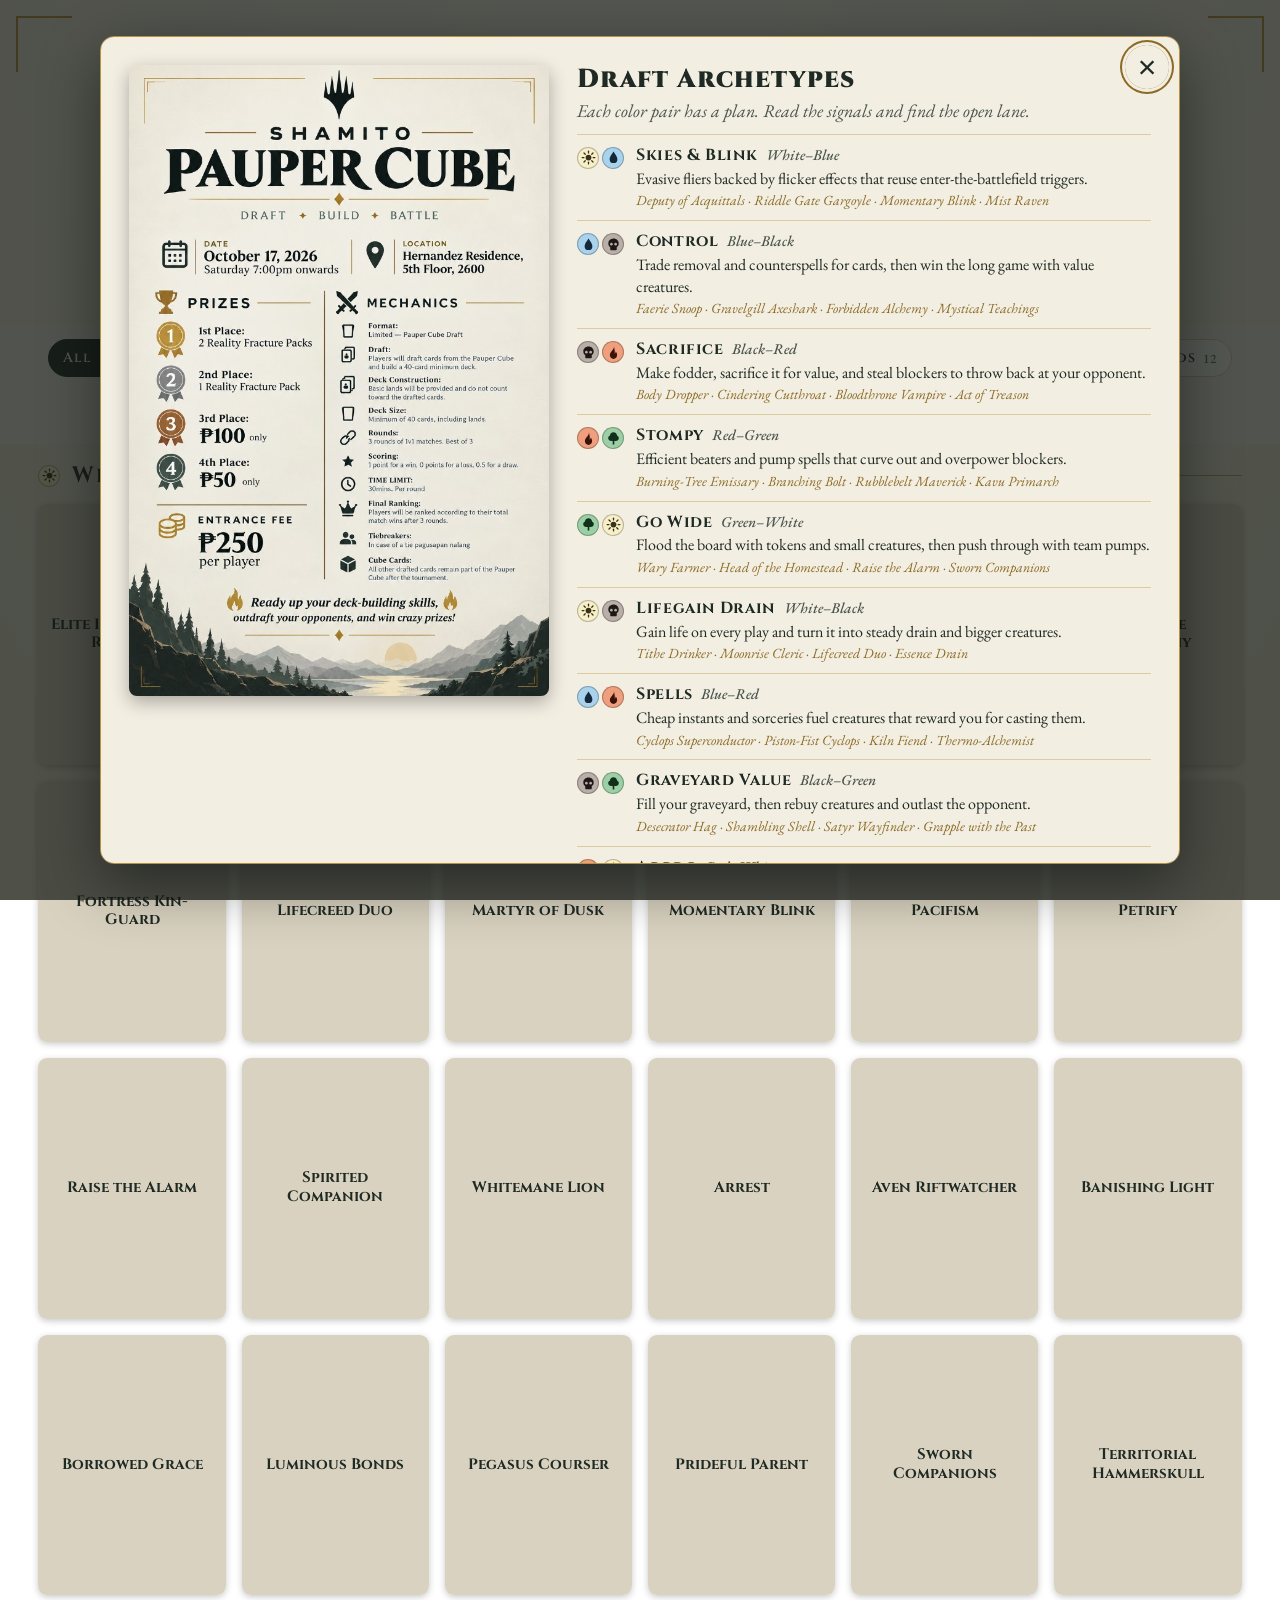
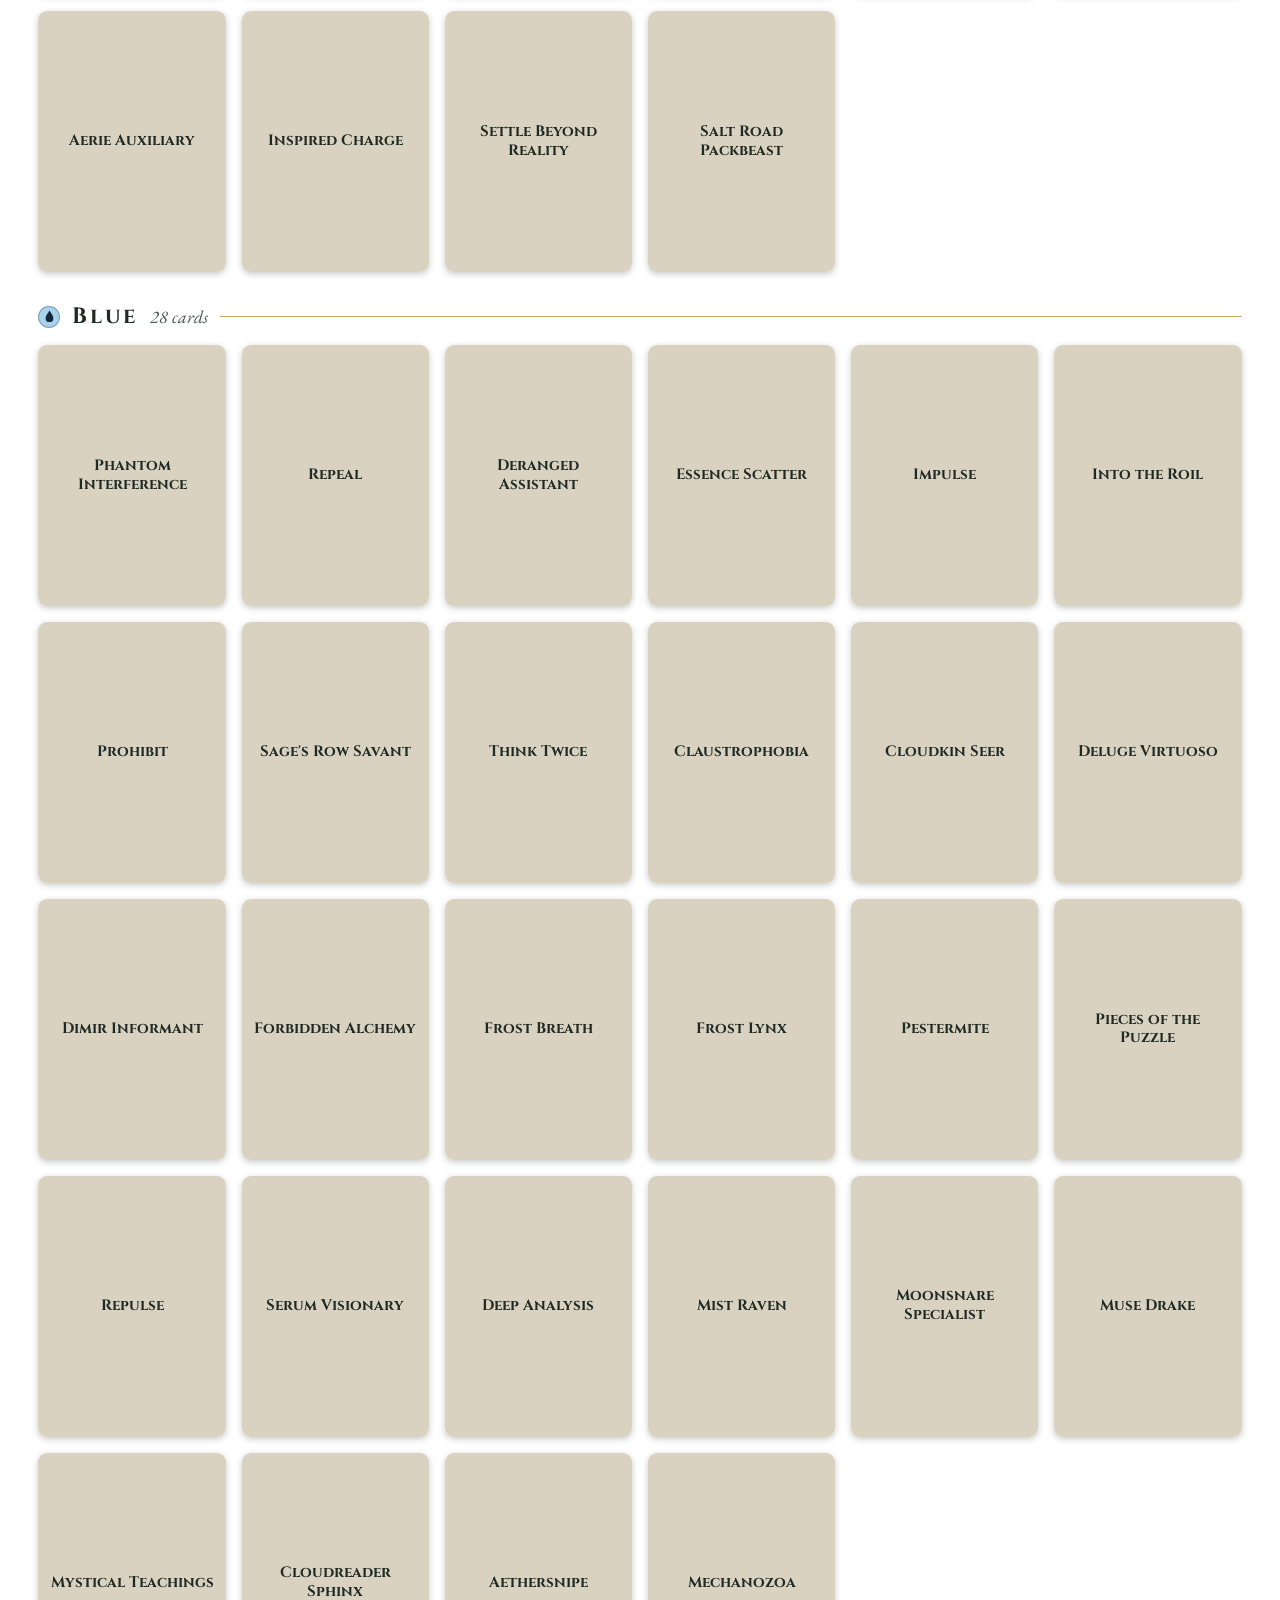
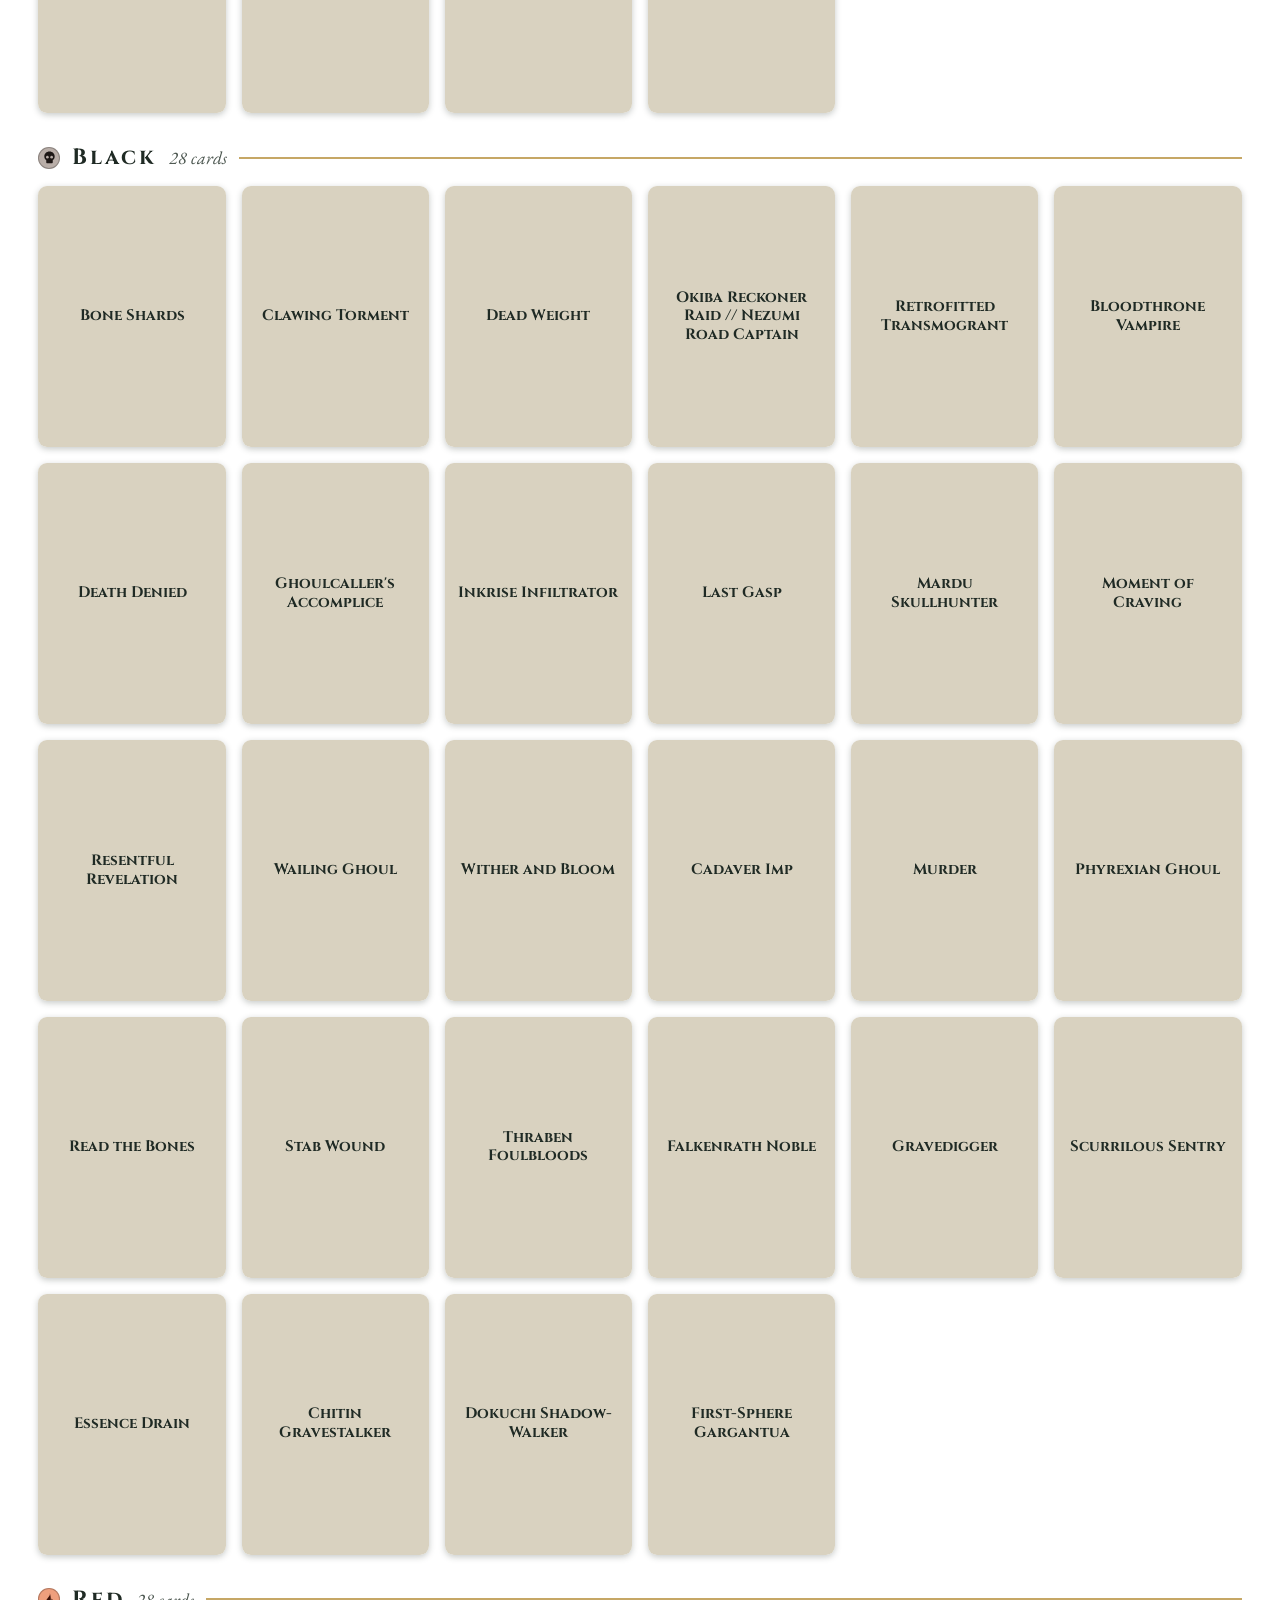
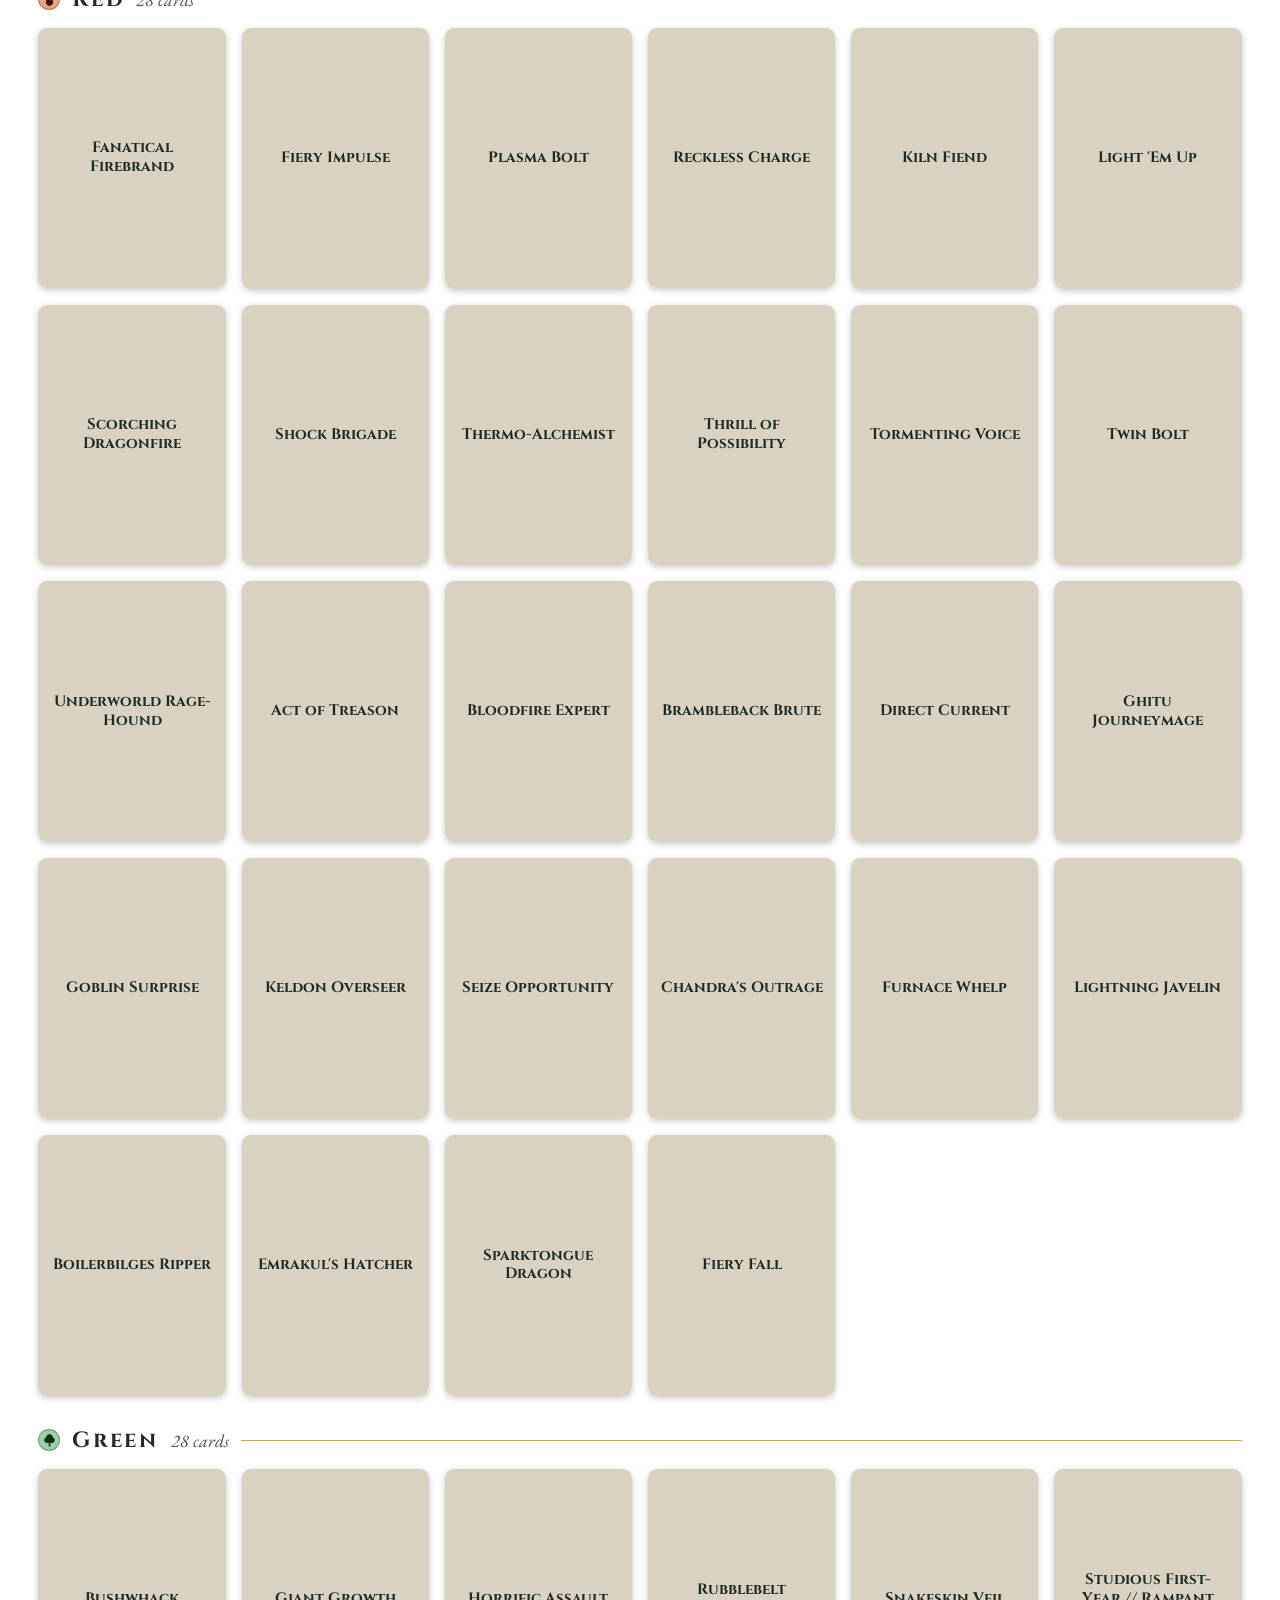
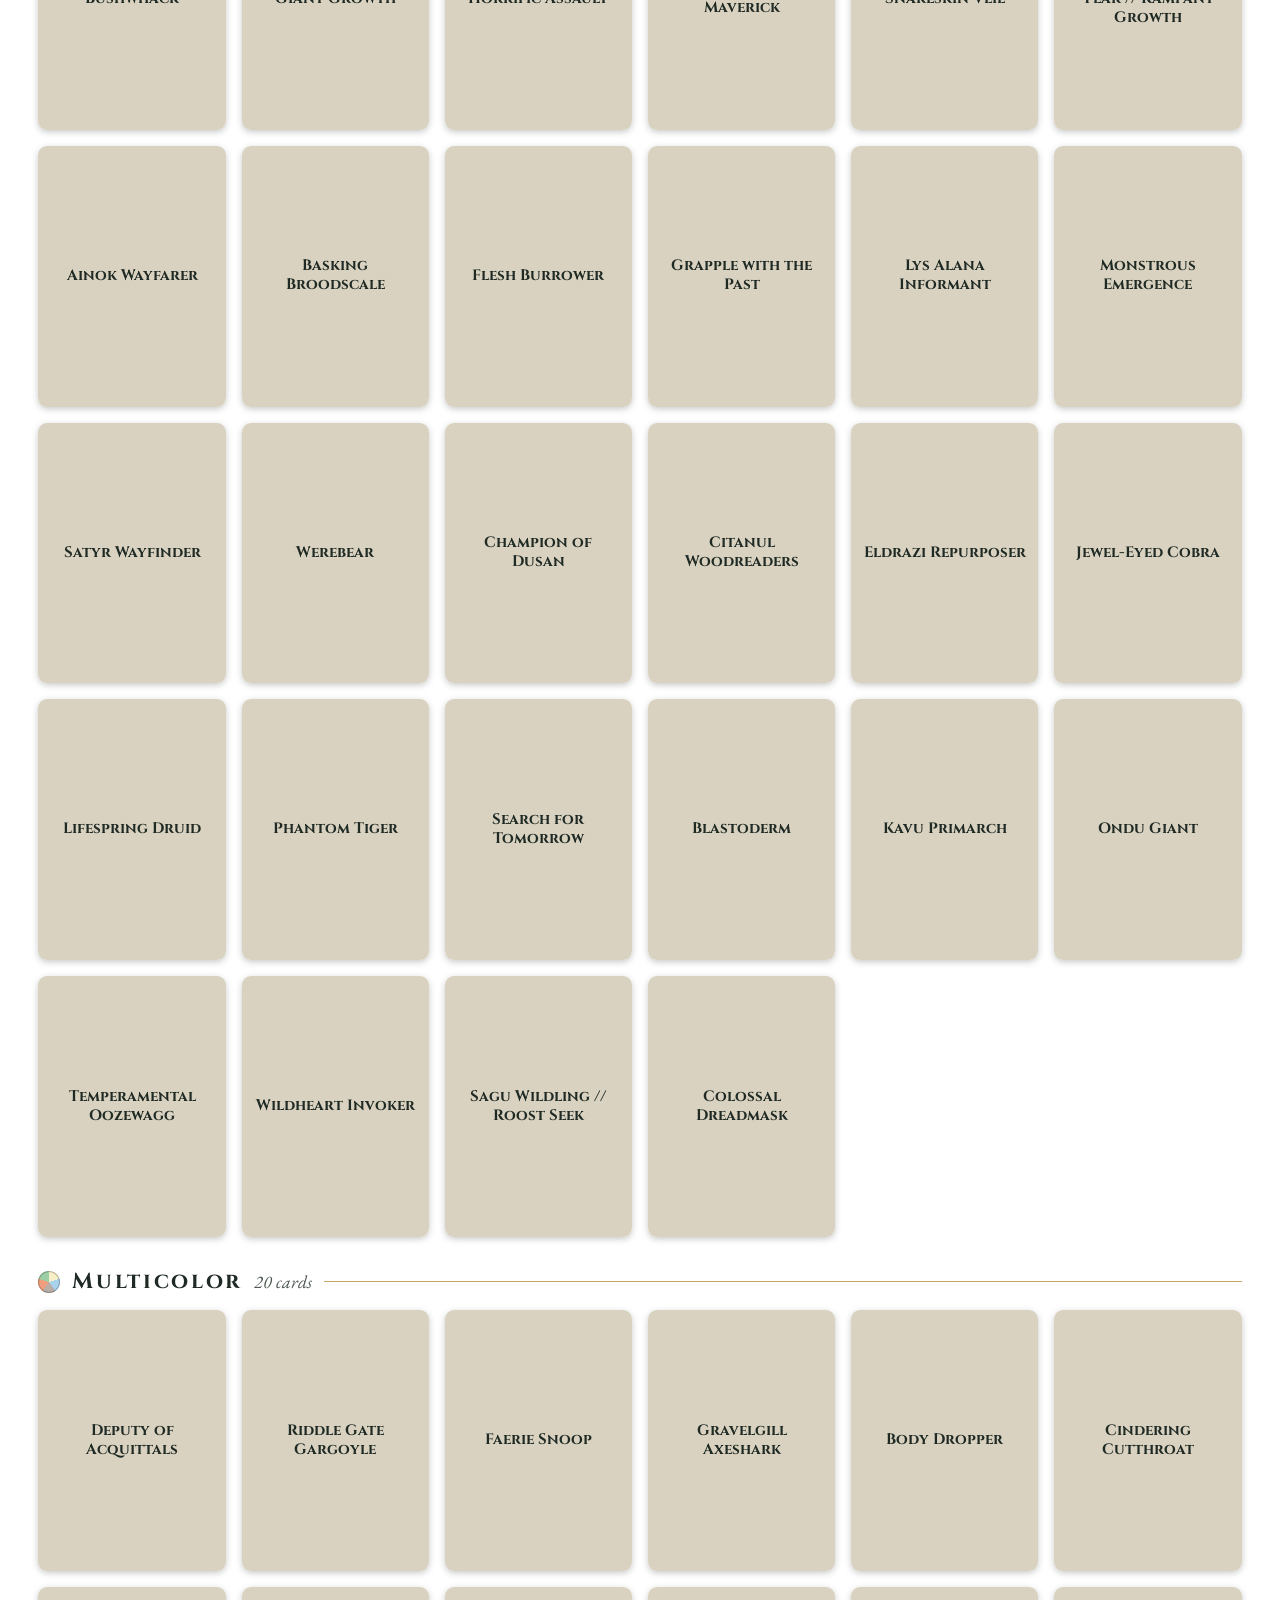
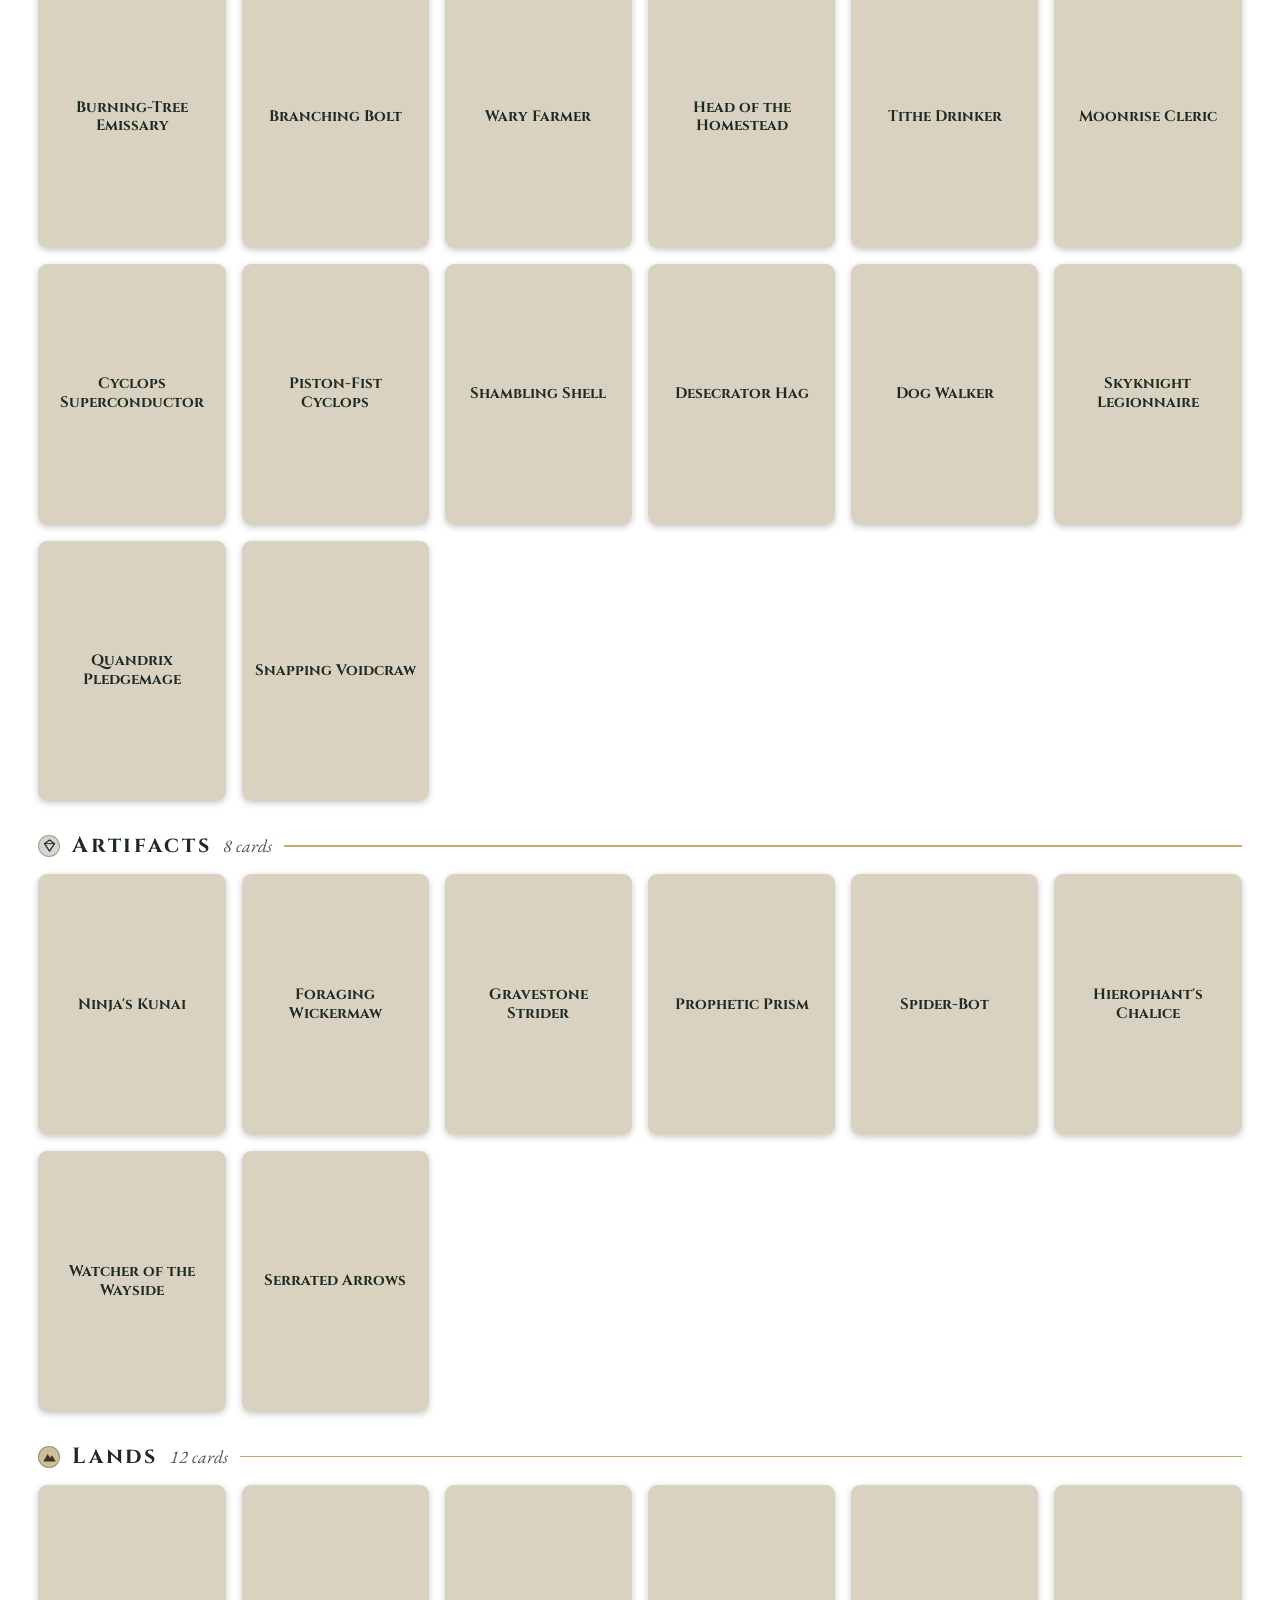
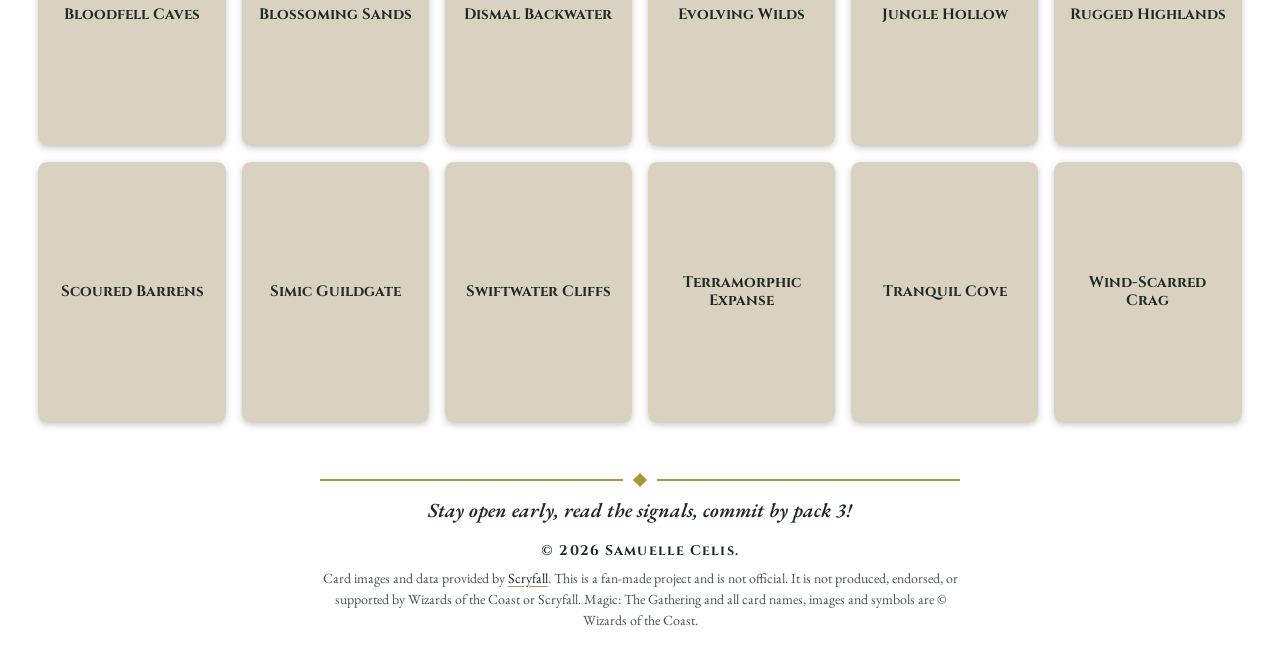
==== commit d9743a72: "Third commit" ====
--- a/index.html
+++ b/index.html
@@ -34,11 +34,13 @@
     <h1>PAUPER CUBE</h1>
     <div class="rule" aria-hidden="true"><span class="diamond"></span></div>
     <p class="tagline">CARD LIBRARY</p>
-    <p class="stats">180 Commons <span aria-hidden="true">✦</span> 4 Players <span aria-hidden="true">✦</span> 5 Packs of 9</p>
-    <details class="sets">
-      <summary>Sets included <span class="n" id="set-count"></span></summary>
-      <ul class="set-list" id="set-list"></ul>
-    </details>
+    <div class="header-actions">
+      <button type="button" class="event-open" id="event-open" aria-haspopup="dialog">Event &amp; archetypes</button>
+      <details class="sets" id="sets">
+        <summary>Sets included <span class="n" id="set-count"></span></summary>
+        <ul class="set-list" id="set-list"></ul>
+      </details>
+    </div>
   </header>
 
   <main>
@@ -110,6 +112,20 @@
     </div>
   </dialog>
 
+  <dialog id="event" class="event" aria-labelledby="event-title">
+    <button type="button" class="close" id="event-close" aria-label="Close">×</button>
+    <div class="event-body">
+      <img class="poster" src="assets/event-poster.jpg" width="682" height="1024"
+        alt="Shamito Pauper Cube event poster. Draft, build, battle. October 17, 2026, Saturday 7:00pm onwards at Hernandez Residence, 5th Floor, 2600. Entrance fee ₱250 per player. Prizes: 1st place 2 Reality Fracture packs, 2nd place 1 Reality Fracture pack, 3rd place ₱100, 4th place ₱50. Pauper Cube draft, 40-card minimum decks with basic lands provided, 3 rounds of best-of-3 matches, 30 minutes per round.">
+      <div class="archetypes">
+        <h2 id="event-title">Draft Archetypes</h2>
+        <p class="lede">Each color pair has a plan. Read the signals and find the open lane.</p>
+        <ul class="archetype-list" id="archetype-list"></ul>
+        <button type="button" class="reset" id="event-start">Browse the cards</button>
+      </div>
+    </div>
+  </dialog>
+
   <script src="data/cards.js"></script>
   <script src="app.js"></script>
 </body>
--- a/styles.css
+++ b/styles.css
@@ -58,10 +58,17 @@
 .brand { font-family: "Cinzel", serif; font-weight: 700; letter-spacing: .5em; font-size: clamp(14px, 2.2vw, 20px); padding-left: .5em; }
 .masthead h1 { font-family: "Cinzel", serif; font-weight: 900; font-size: clamp(38px, 8vw, 84px); line-height: 1; margin: 2px 0 0; letter-spacing: .02em; }
 .tagline { font-family: "Cinzel", serif; font-weight: 500; letter-spacing: .4em; font-size: clamp(13px, 2vw, 18px); color: var(--ink-soft); margin: 0; padding-left: .4em; }
-.stats { margin: 8px 0 0; font-style: italic; color: var(--ink-soft); }
-.stats span { color: var(--gold); margin: 0 6px; font-style: normal; }
-
-.sets { width: min(860px, 100%); margin: 10px auto 0; }
+.header-actions {
+  position: relative; width: min(860px, 100%); margin: 12px auto 0;
+  display: flex; flex-wrap: wrap; justify-content: center; align-items: center; gap: 10px;
+}
+.event-open {
+  display: inline-flex; align-items: center; min-height: 40px; padding: 6px 18px;
+  border: 1.5px solid var(--ink); border-radius: 999px; background: var(--ink); color: #f7f1e1;
+  font: 600 13px "Cinzel", serif; letter-spacing: .08em; cursor: pointer;
+}
+.event-open:focus-visible { border-radius: 999px; }
+
 .sets summary {
   display: inline-flex; align-items: center; gap: 6px; min-height: 40px; padding: 6px 16px;
   border: 1.5px solid var(--gold-soft); border-radius: 999px; background: rgba(255, 255, 255, .55);
@@ -73,10 +80,12 @@
 .sets summary:focus-visible { border-radius: 999px; }
 .sets summary .n { font: 500 13px "EB Garamond", serif; opacity: .7; }
 .set-list {
-  list-style: none; margin: 12px 0 0; padding: 12px 16px; text-align: left;
+  position: absolute; top: calc(100% + 10px); left: 0; right: 0; z-index: 30;
+  list-style: none; margin: 0; padding: 12px 16px; text-align: left;
   display: grid; grid-template-columns: repeat(auto-fill, minmax(230px, 1fr)); gap: 2px 20px;
   max-height: 300px; overflow-y: auto; overscroll-behavior: contain;
-  border: 1px solid var(--gold-soft); border-radius: 12px; background: rgba(255, 255, 255, .45);
+  border: 1px solid var(--gold-soft); border-radius: 12px; background: #fbf8f0;
+  box-shadow: 0 12px 30px rgba(31, 42, 36, .22);
 }
 .set-list li { display: flex; align-items: center; gap: 8px; padding: 4px 0; font-size: 16px; border-bottom: 1px dotted var(--gold-soft); min-width: 0; }
 .set-list img { width: 18px; height: 18px; flex: none; opacity: .85; }
@@ -90,7 +99,10 @@
 .controls {
   position: sticky; top: 0; z-index: 10;
   padding: 14px 0 12px;
-  background: linear-gradient(var(--paper) 82%, rgba(243, 238, 226, 0));
+  margin-bottom: 8px;
+  background: var(--paper);
+  box-shadow: 0 0 0 100vmax var(--paper), 0 1px 0 100vmax var(--gold-soft);
+  clip-path: inset(0 -100vmax -1px);
 }
 
 .filters { display: flex; flex-wrap: wrap; justify-content: center; gap: 8px; }
@@ -220,6 +232,32 @@
 .nav.prev { left: 10px; } .nav.next { right: 10px; }
 .position { position: absolute; left: 0; right: 0; bottom: 14px; text-align: center; font-style: italic; color: var(--ink-soft); font-size: 15px; pointer-events: none; }
 
+/* Event popup */
+.event {
+  width: min(1080px, 94vw); max-height: 92vh; max-height: 92dvh; padding: 28px;
+  border: 1.5px solid var(--gold); border-radius: 14px;
+  background: var(--paper); color: var(--ink);
+  box-shadow: 0 20px 60px rgba(0, 0, 0, .45);
+  overscroll-behavior: contain;
+}
+.event::backdrop { background: rgba(20, 26, 22, .72); }
+.event-body { display: flex; gap: 28px; align-items: flex-start; }
+.poster {
+  position: sticky; top: 0; flex: none;
+  width: min(420px, 42vw); width: min(420px, 42vw, calc((92dvh - 60px) * 0.666)); height: auto;
+  border-radius: 8px; box-shadow: 0 6px 18px rgba(0, 0, 0, .3); background: #e7e0cf; display: block;
+}
+.archetypes { flex: 1; min-width: 0; }
+.archetypes h2 { margin: 0 0 4px; padding-right: 40px; font: 900 26px/1.15 "Cinzel", serif; letter-spacing: .04em; }
+.archetypes .lede { margin: 0 0 12px; font-style: italic; color: var(--ink-soft); }
+.archetype-list { list-style: none; margin: 0 0 18px; padding: 0; border-top: 1px solid var(--gold-soft); }
+.archetype { display: flex; gap: 12px; padding: 10px 0; border-bottom: 1px solid var(--gold-soft); }
+.archetype .pips { display: flex; gap: 3px; flex: none; padding-top: 2px; }
+.archetype h3 { margin: 0; font: 700 16px/1.3 "Cinzel", serif; letter-spacing: .04em; }
+.archetype .pair { font: italic 500 15px "EB Garamond", serif; letter-spacing: 0; color: var(--ink-soft); margin-left: 4px; }
+.archetype p { margin: 2px 0 0; font-size: 16px; line-height: 1.35; }
+.archetype .keys { font-size: 14px; font-style: italic; color: var(--gold-deep); }
+
 /* Footer */
 .site-footer { text-align: center; padding: 10px 16px calc(40px + env(safe-area-inset-bottom)); }
 .site-footer .tip { font-style: italic; font-weight: 600; font-size: 20px; margin: 6px 0 18px; }
@@ -243,6 +281,7 @@
   .chip:hover { border-color: var(--gold); transform: translateY(-1px); }
   .chip[aria-pressed="true"]:hover { border-color: var(--ink); }
   .sets summary:hover { border-color: var(--gold); }
+  .event-open:hover { background: #2d3b33; }
   .card:hover { transform: translateY(-4px) scale(1.02); box-shadow: 0 10px 22px rgba(31, 42, 36, .3); }
   .nav:hover, .close:hover { color: var(--gold-deep); border-color: var(--gold); }
   .reset:hover, .to-top:hover { background: #2d3b33; }
@@ -250,7 +289,7 @@
 
 /* Short desktop windows: a sticky toolbar would eat too much of the screen. */
 @media (min-width: 721px) and (max-height: 620px) {
-  .controls { position: static; background: none; }
+  .controls { position: static; background: none; box-shadow: none; clip-path: none; }
 }
 
 @media (max-width: 720px) {
@@ -258,14 +297,17 @@
   .corner { display: none; }
   .masthead { padding: 24px 16px 4px; }
   .sigil { width: 36px; height: 40px; }
-  .stats { font-size: 16px; }
+  .header-actions { gap: 6px; }
+  .event-open, .sets summary { padding: 6px 10px; font-size: 12px; letter-spacing: .02em; }
   .set-list { grid-template-columns: 1fr; max-height: 260px; padding: 8px 12px; }
 
   main { width: 100%; }
   .controls {
     padding: 10px 0 8px;
+    margin-bottom: 0;
     background: rgba(243, 238, 226, .96);
     border-bottom: 1px solid var(--gold-soft);
+    box-shadow: none; clip-path: none;
     -webkit-backdrop-filter: blur(8px); backdrop-filter: blur(8px);
   }
   .filters {
@@ -316,6 +358,17 @@
   .position { position: static; flex: 1; }
   .close { top: 6px; right: 6px; }
 
+  .event {
+    width: 100vw; max-width: 100vw; height: 100vh; max-height: 100vh; margin: 0;
+    height: 100dvh; max-height: 100dvh;
+    padding: 56px 16px calc(24px + env(safe-area-inset-bottom)); border: 0; border-radius: 0;
+  }
+  .event-body { flex-direction: column; align-items: center; gap: 22px; }
+  .poster { position: static; width: min(480px, 100%); }
+  .archetypes { width: 100%; max-width: 480px; }
+  .archetypes h2 { font-size: 22px; padding-right: 0; }
+  .event .reset { width: 100%; }
+
   .site-footer { padding-bottom: calc(80px + env(safe-area-inset-bottom)); }
 }
 
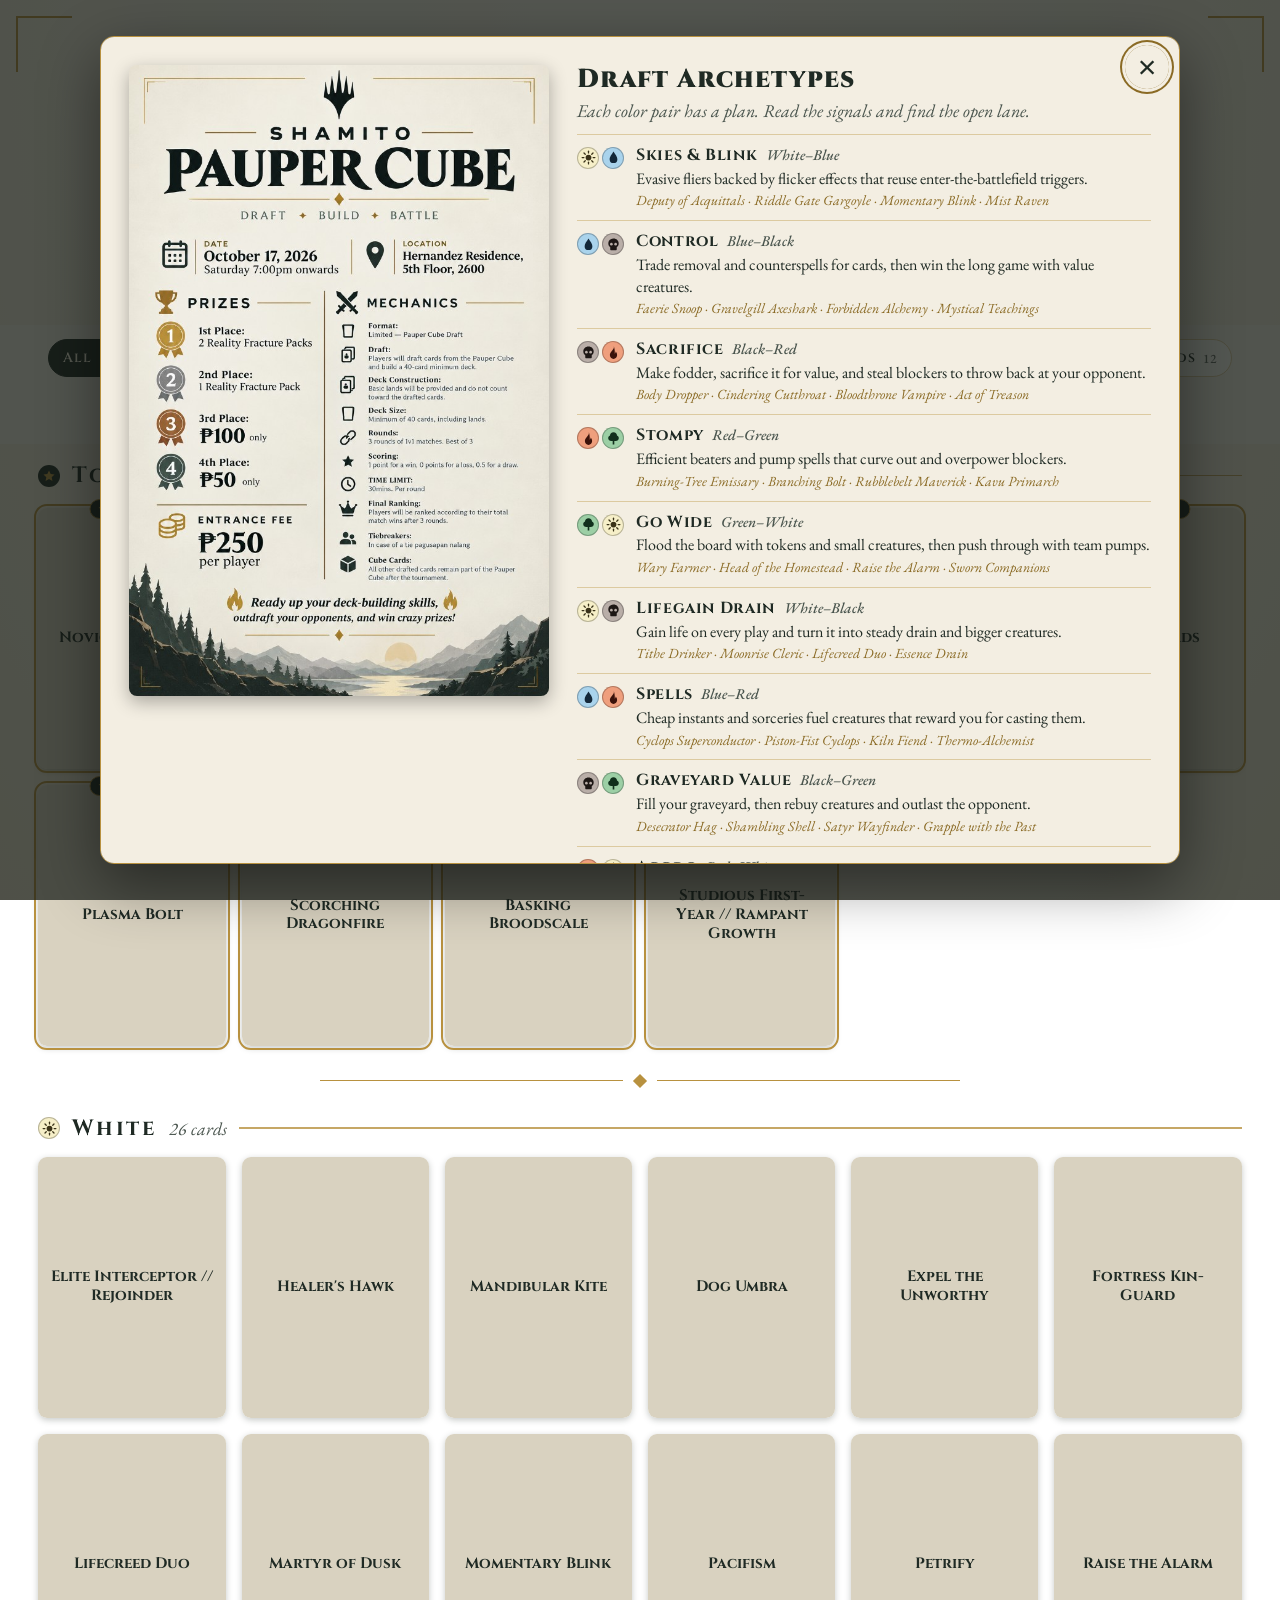
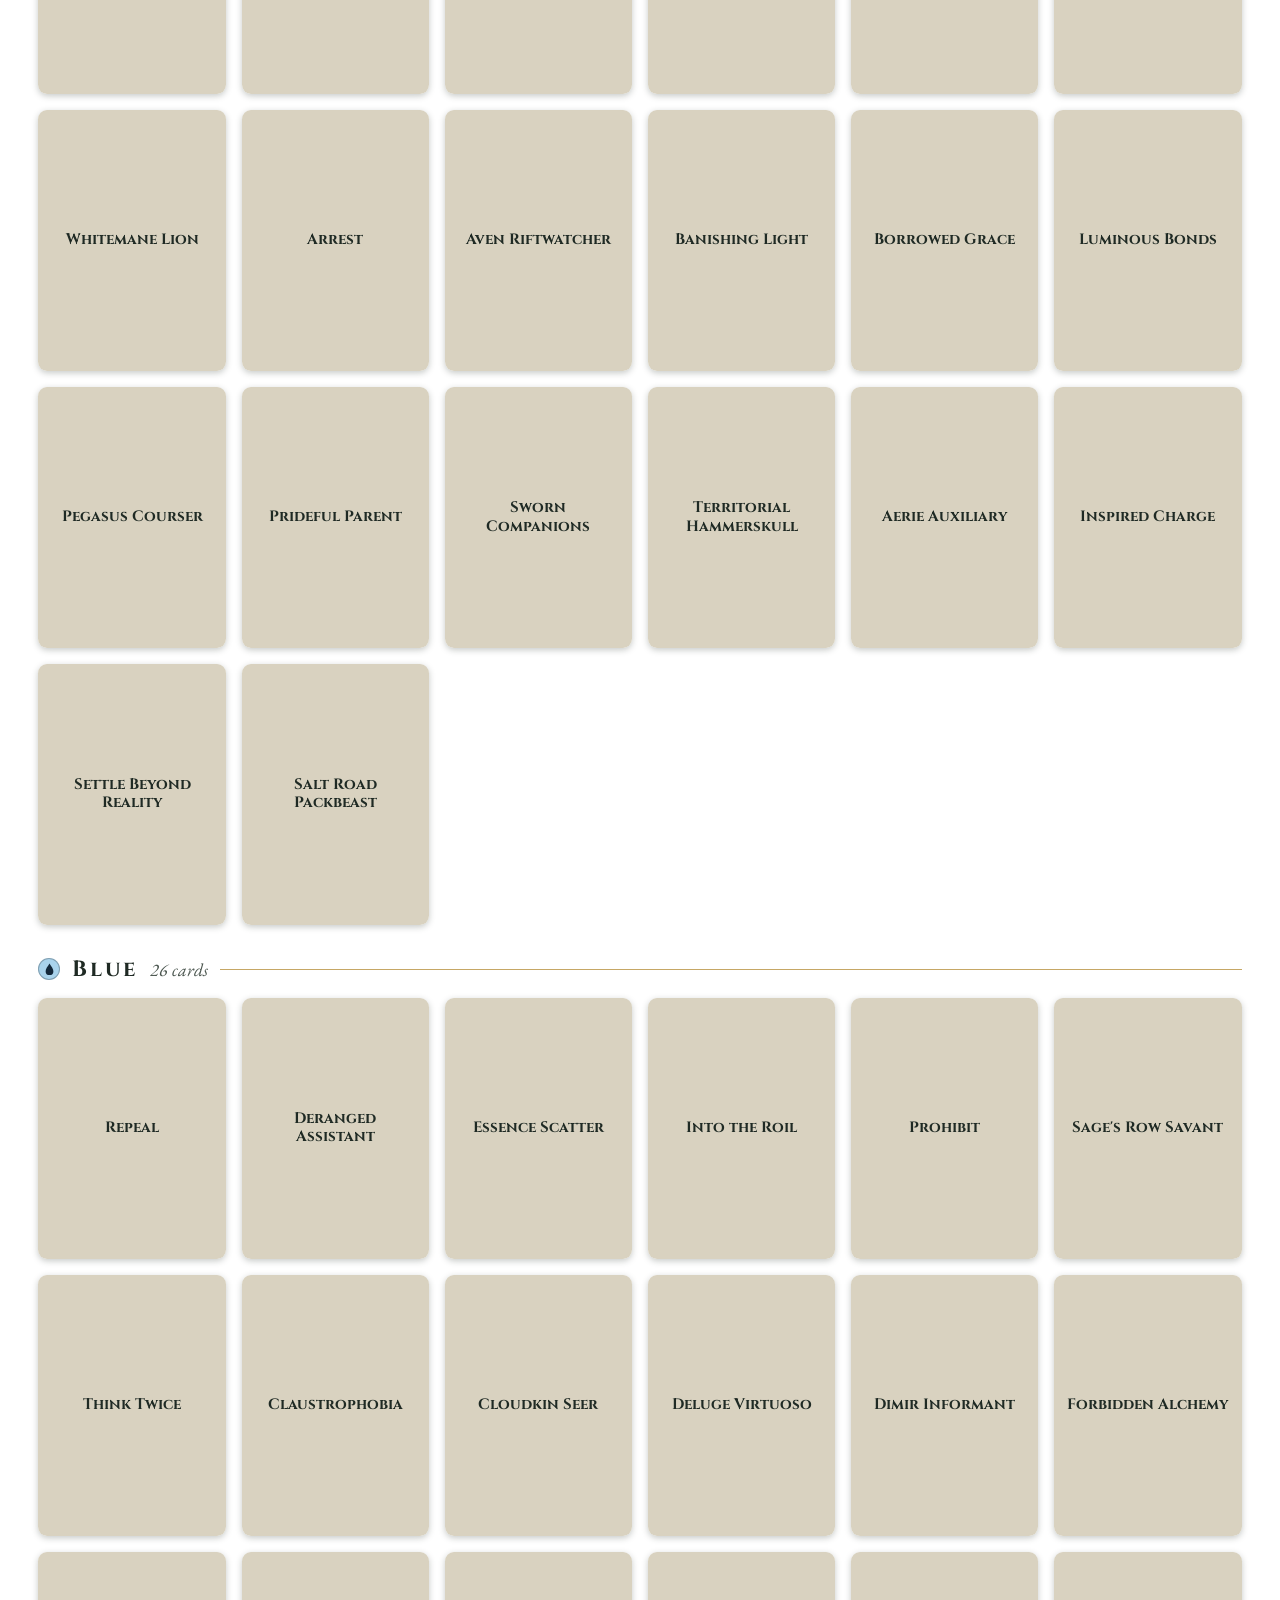
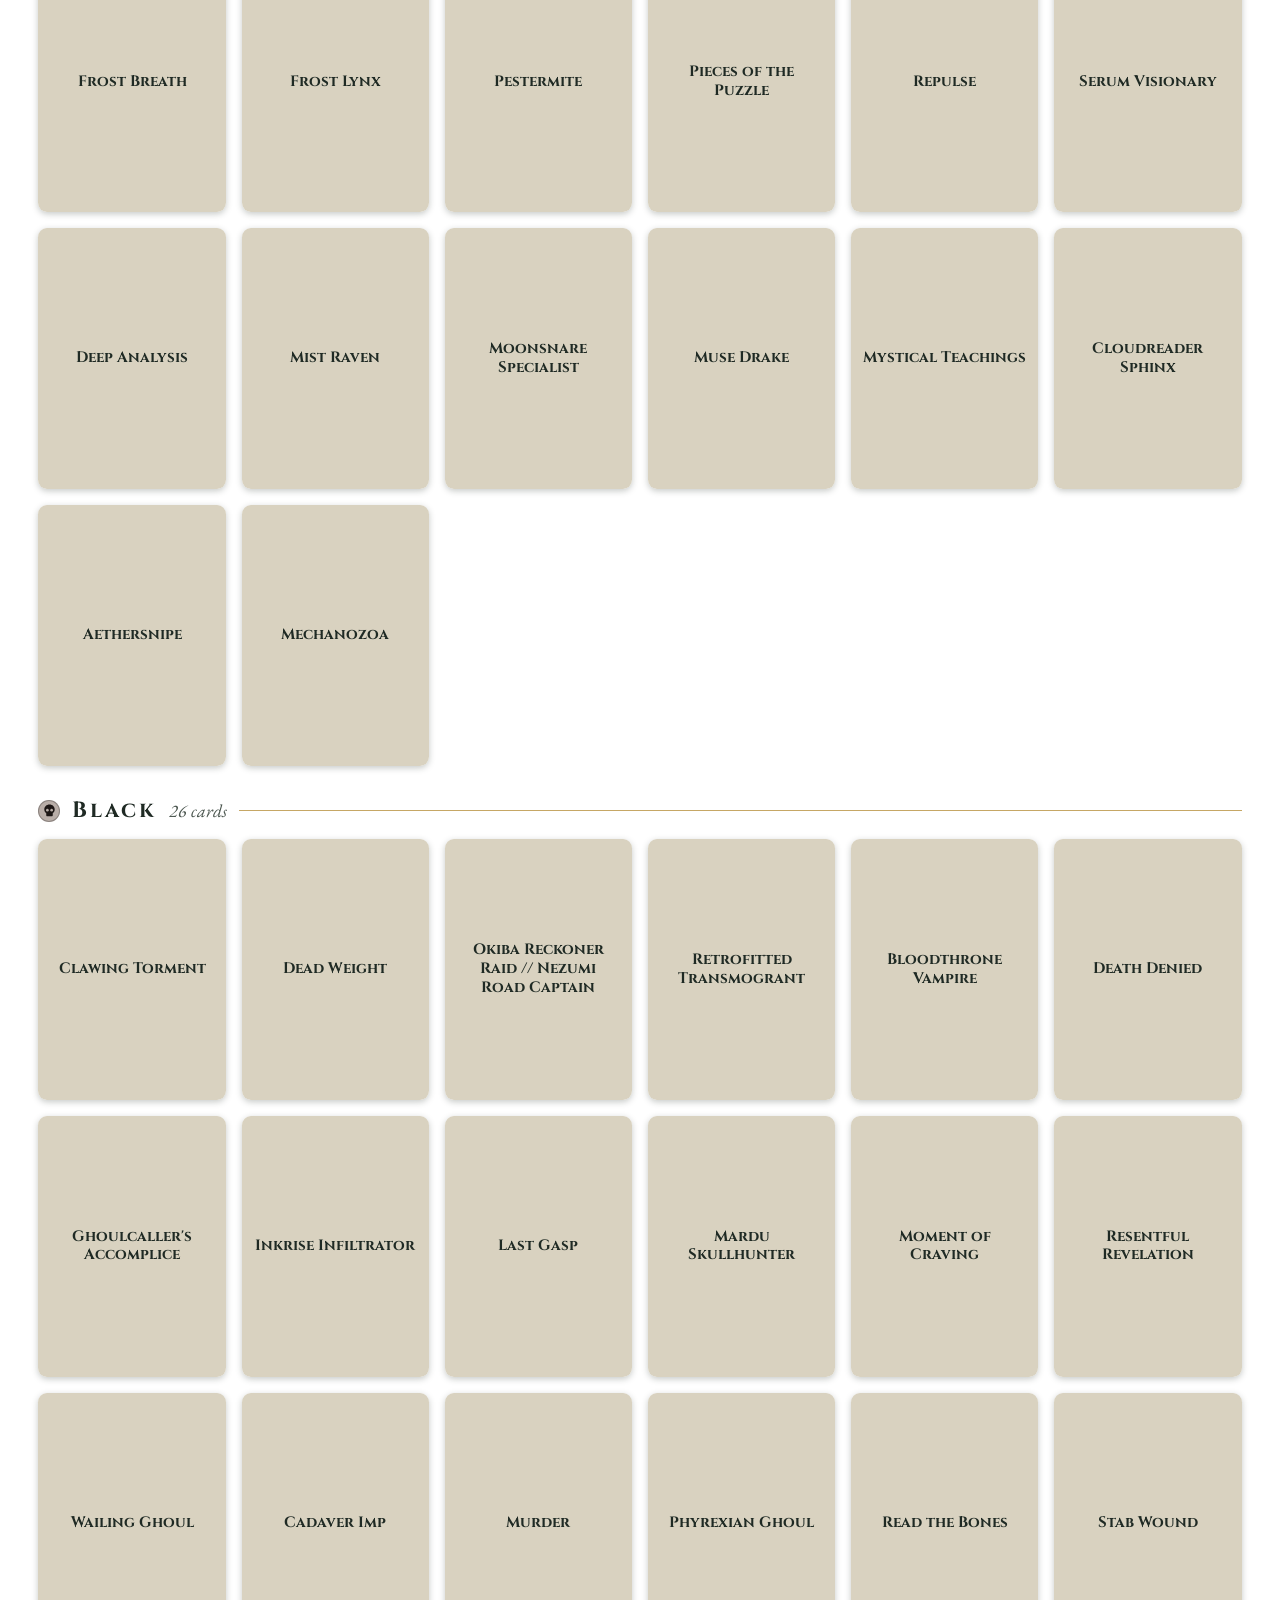
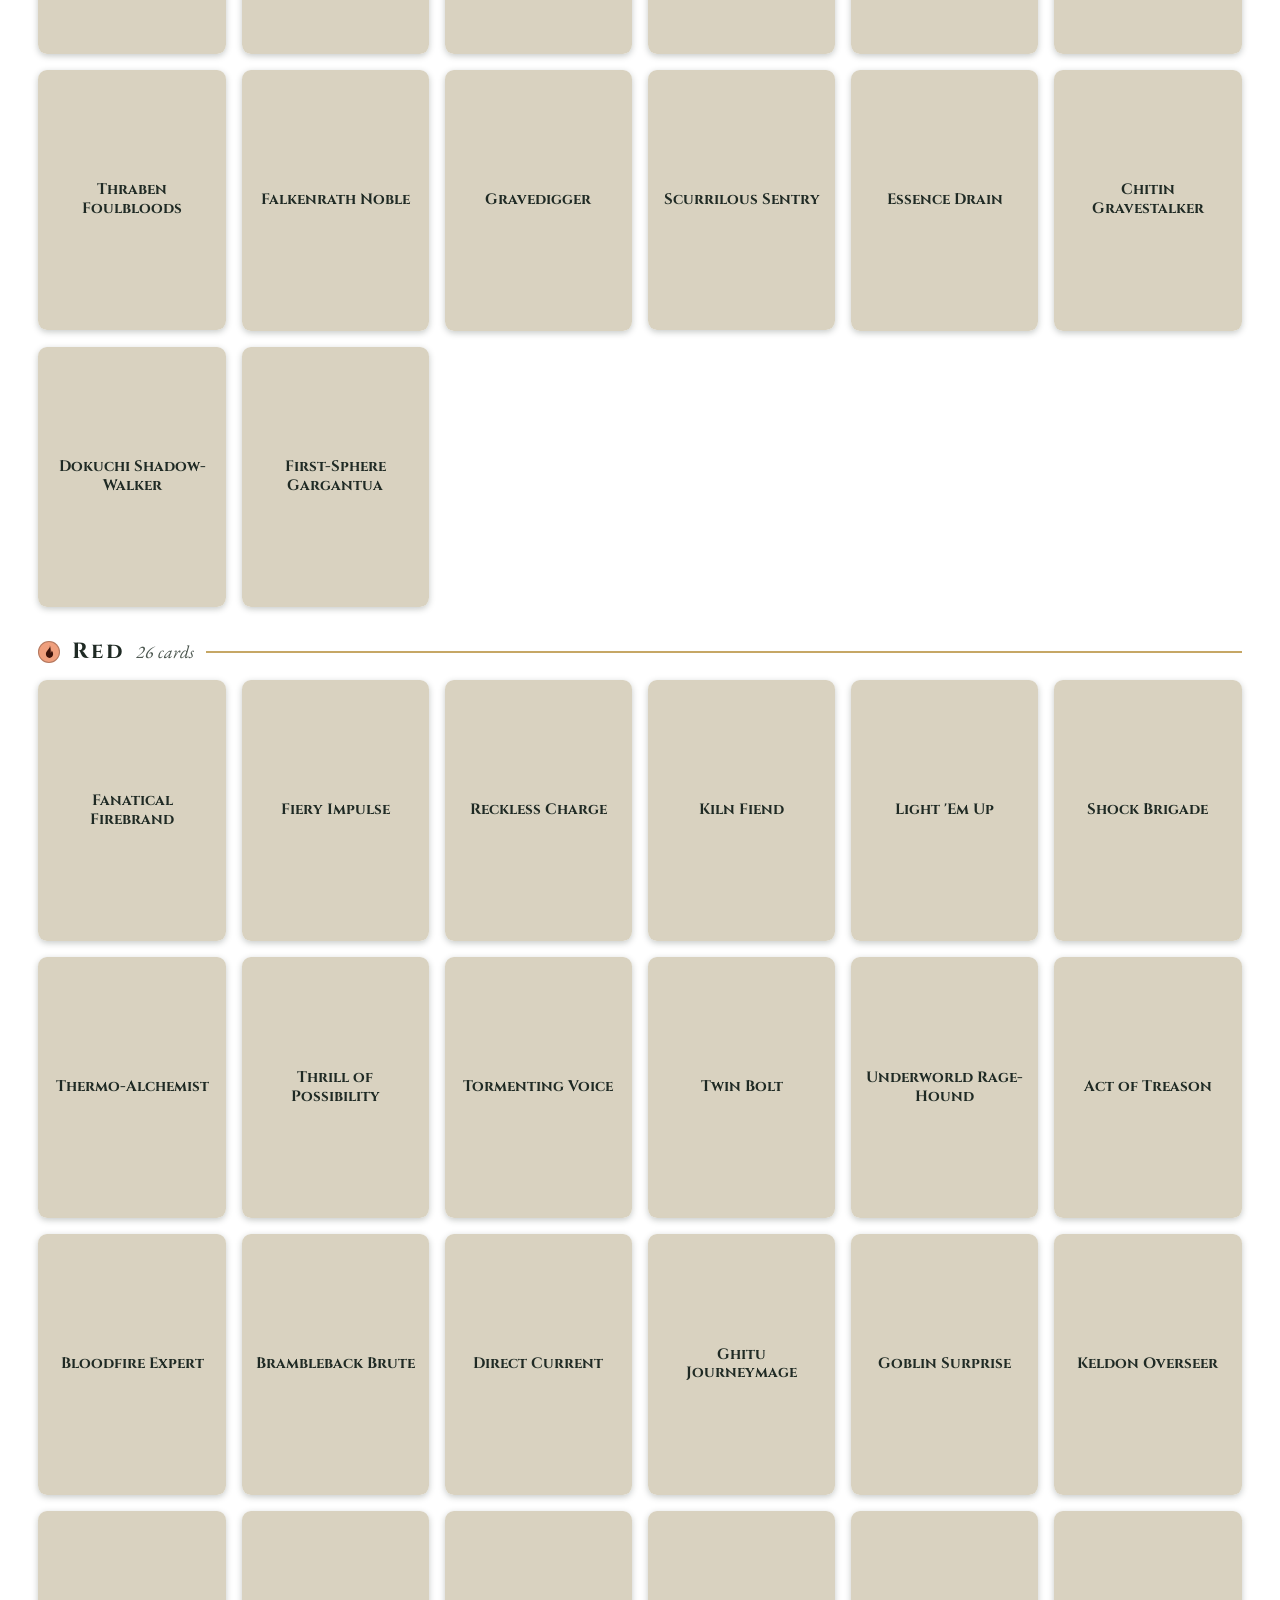
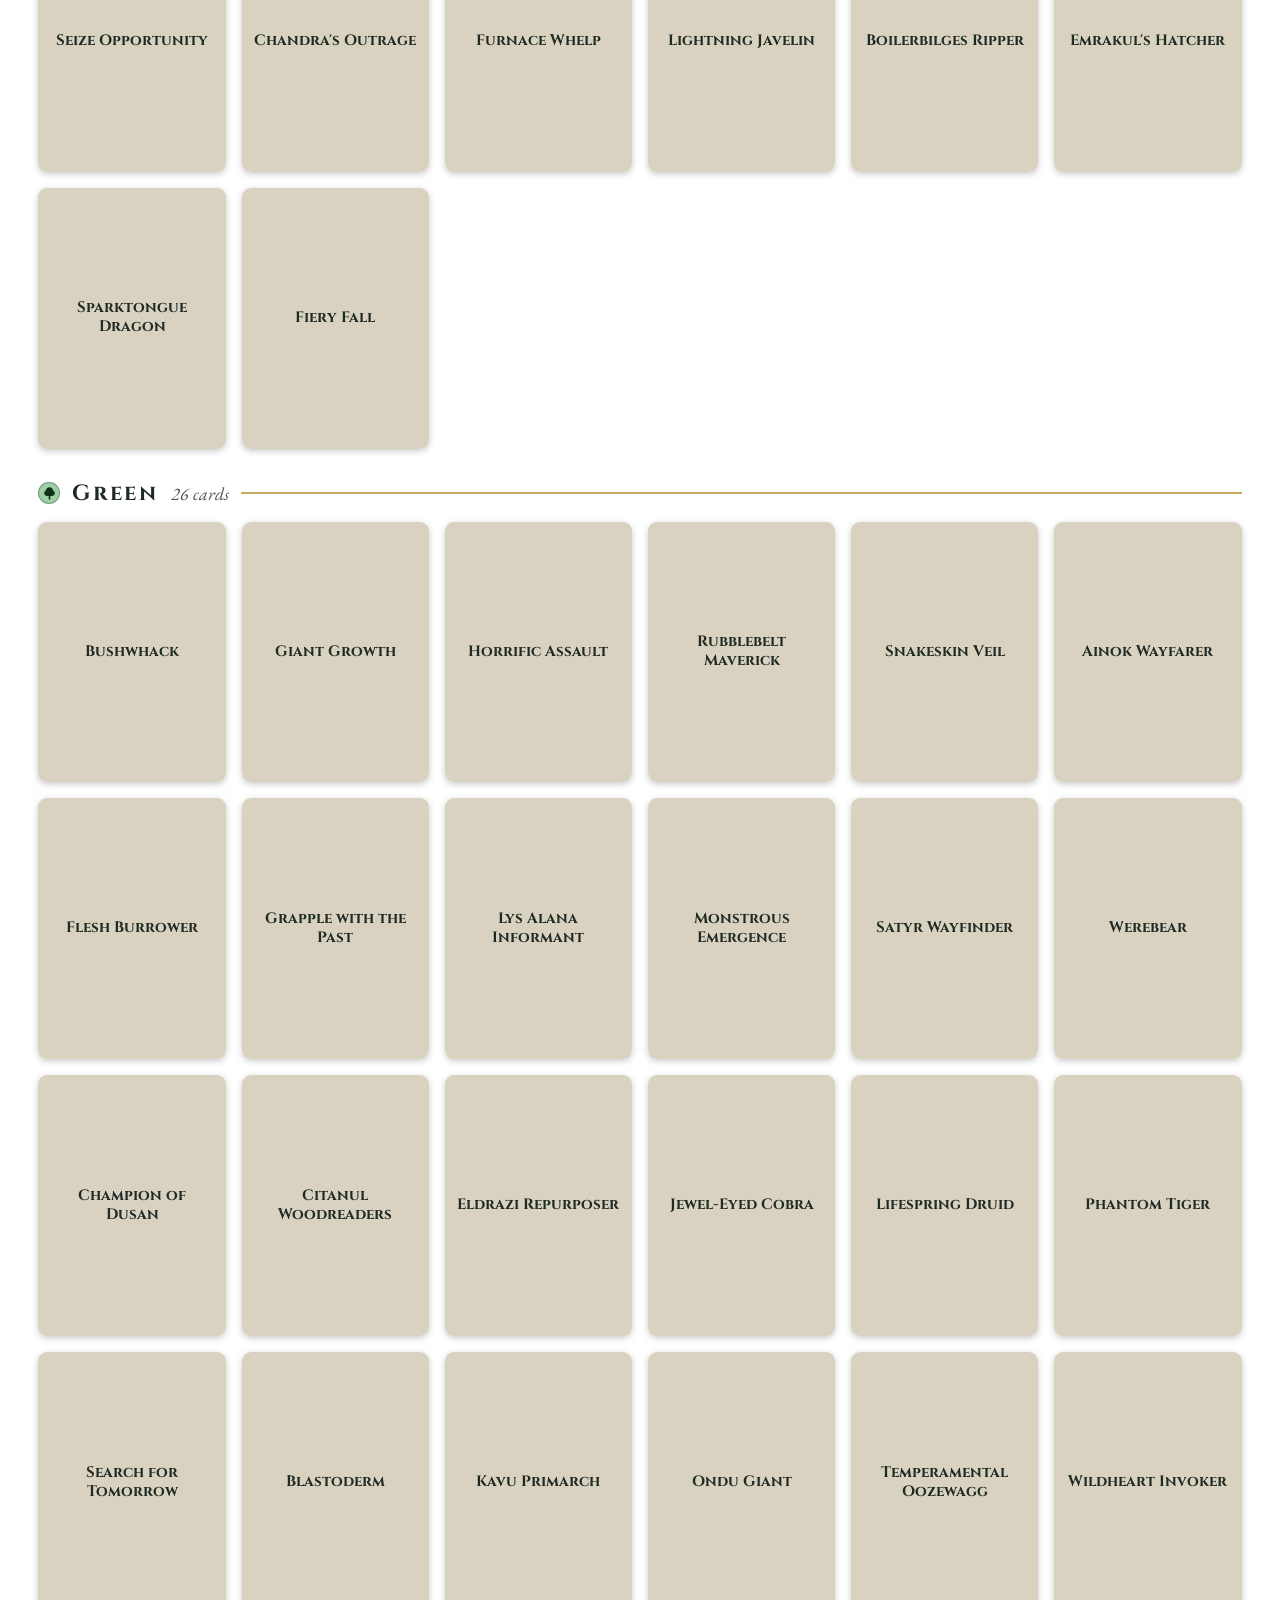
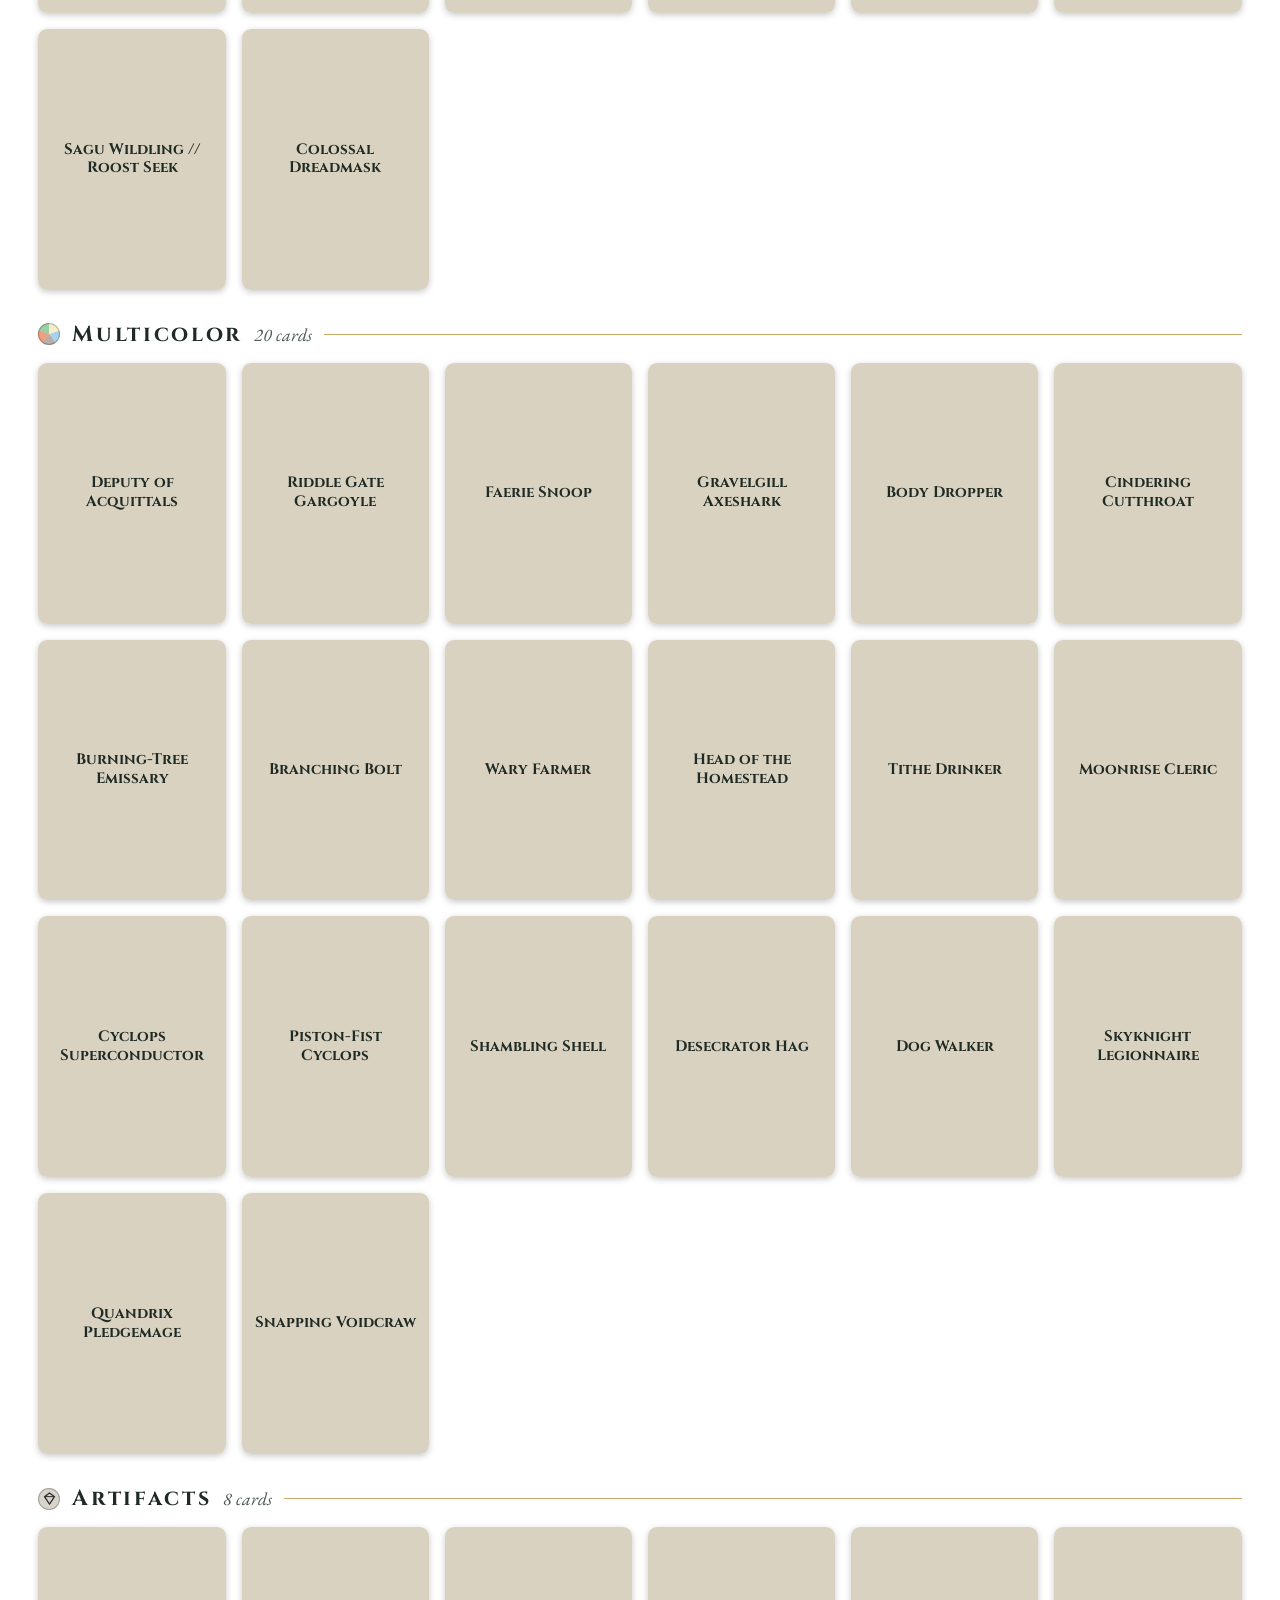
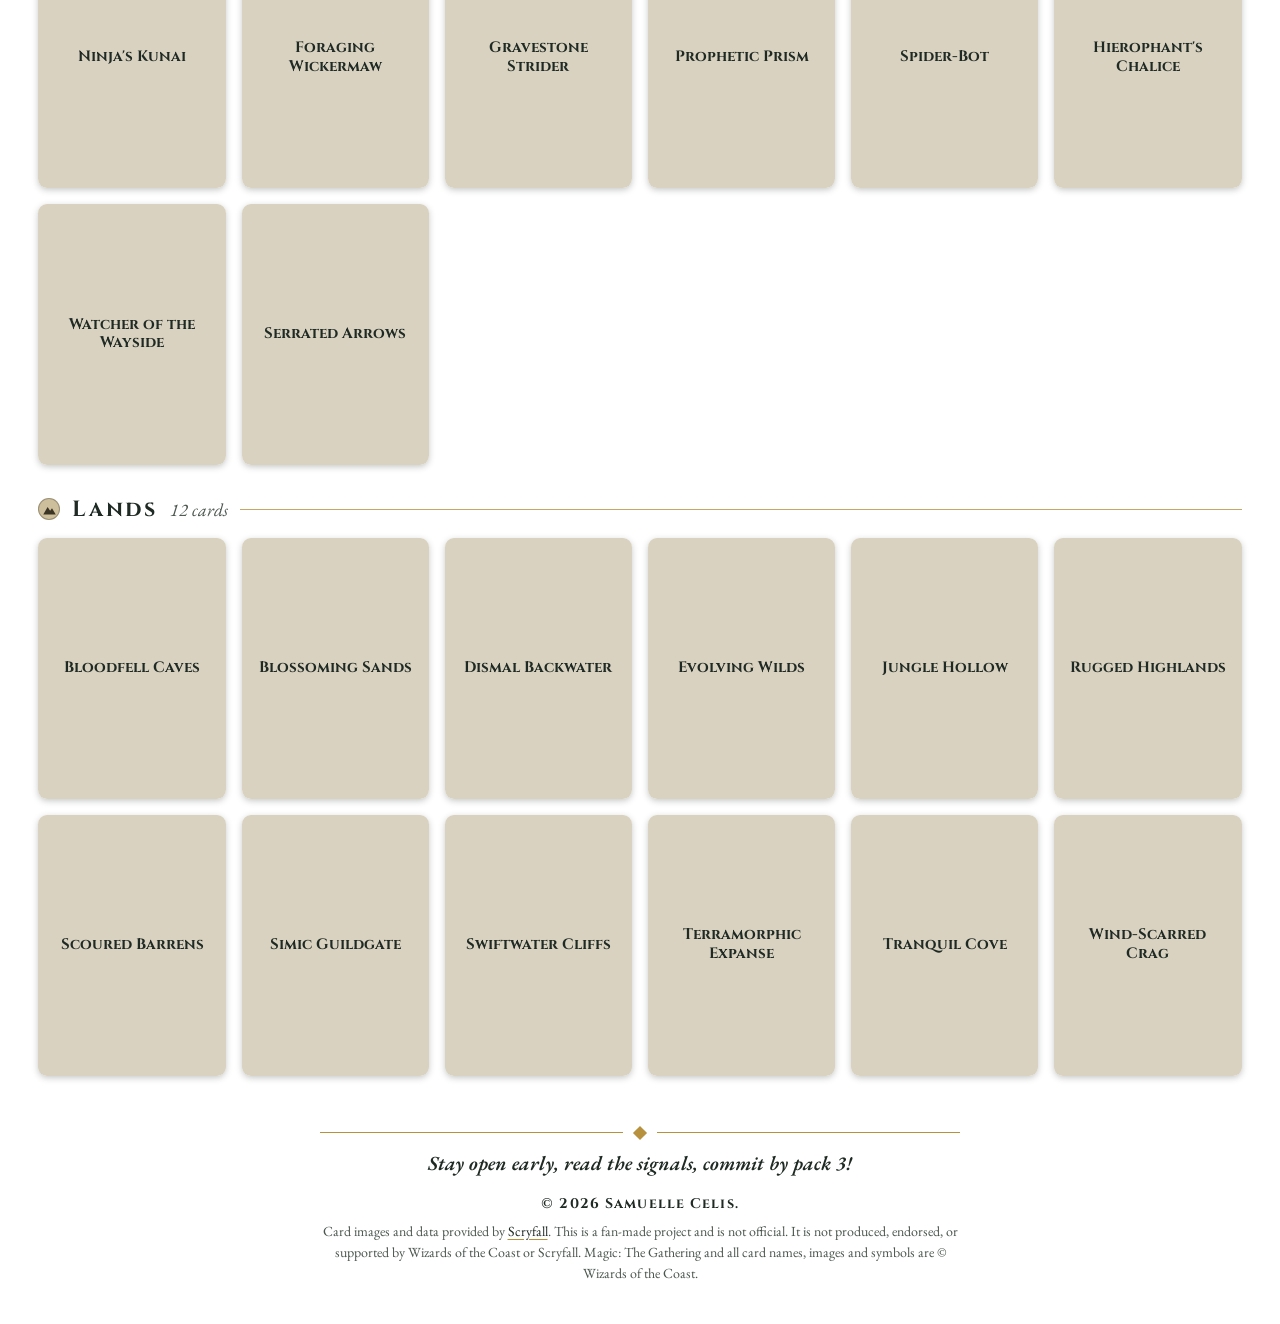
==== commit 470c5801: "Fourth Commit" ====
--- a/index.html
+++ b/index.html
@@ -36,6 +36,7 @@
     <p class="tagline">CARD LIBRARY</p>
     <div class="header-actions">
       <button type="button" class="event-open" id="event-open" aria-haspopup="dialog">Event &amp; archetypes</button>
+      <a class="pill-link" href="tournament.html">Tournament</a>
       <details class="sets" id="sets">
         <summary>Sets included <span class="n" id="set-count"></span></summary>
         <ul class="set-list" id="set-list"></ul>
--- a/styles.css
+++ b/styles.css
@@ -68,6 +68,12 @@
   font: 600 13px "Cinzel", serif; letter-spacing: .08em; cursor: pointer;
 }
 .event-open:focus-visible { border-radius: 999px; }
+.pill-link {
+  display: inline-flex; align-items: center; min-height: 40px; padding: 6px 16px;
+  border: 1.5px solid var(--gold-soft); border-radius: 999px; background: rgba(255, 255, 255, .55);
+  font: 600 13px "Cinzel", serif; letter-spacing: .08em; color: var(--ink); text-decoration: none;
+}
+.pill-link:focus-visible { border-radius: 999px; }
 
 .sets summary {
   display: inline-flex; align-items: center; gap: 6px; min-height: 40px; padding: 6px 16px;
@@ -177,6 +183,19 @@
   border-radius: var(--card-radius); background: #d9d2c0; color: var(--ink);
   font: 700 15px/1.25 "Cinzel", serif; text-align: center;
 }
+.card.top-pick { outline: 2.5px solid var(--gold); outline-offset: 2px; }
+.top-badge {
+  position: absolute; top: -9px; left: 50%; transform: translateX(-50%); z-index: 1;
+  display: inline-flex; align-items: center; gap: 4px; padding: 1px 9px 1px 7px;
+  border: 1.5px solid var(--gold); border-radius: 999px; background: var(--ink); color: #f7f1e1;
+  font: 600 10.5px/1.5 "Cinzel", serif; letter-spacing: .06em; white-space: nowrap; pointer-events: none;
+}
+.top-badge svg { width: 11px; height: 11px; fill: var(--gold); }
+
+.featured-head .star { width: 22px; height: 22px; flex: none; display: grid; place-items: center; border-radius: 50%; background: var(--ink); }
+.featured-head .star svg { width: 14px; height: 14px; fill: var(--gold); }
+.featured .grid { padding-top: 4px; }
+.featured-rule { margin: 4px auto 28px; }
 .card .flip { position: absolute; right: 6px; bottom: 6px; padding: 2px 7px; border-radius: 999px; background: rgba(31, 42, 36, .85); color: #f7f1e1; font: 600 11px "Cinzel", serif; letter-spacing: .05em; }
 
 .empty { text-align: center; font-style: italic; color: var(--ink-soft); padding: 40px 0; }
@@ -258,6 +277,125 @@
 .archetype p { margin: 2px 0 0; font-size: 16px; line-height: 1.35; }
 .archetype .keys { font-size: 14px; font-style: italic; color: var(--gold-deep); }
 
+/* Tournament */
+.tournament { width: min(900px, 94%); margin: 8px auto 24px; display: grid; gap: 22px; }
+.tournament:focus { outline: none; }
+.tournament [hidden] { display: none !important; }
+.panel { padding: 24px 28px; border: 1px solid var(--gold-soft); border-radius: 14px; background: rgba(255, 255, 255, .5); }
+.panel h2 { margin: 0 0 14px; font: 900 24px/1.2 "Cinzel", serif; letter-spacing: .04em; }
+.panel h2:focus, .panel h2:focus-visible { outline: none; box-shadow: none; }
+
+.field-row { display: flex; flex-wrap: wrap; gap: 14px 24px; margin-bottom: 18px; }
+.field { display: flex; flex-direction: column; gap: 6px; font: 600 12px "Cinzel", serif; letter-spacing: .08em; color: var(--ink-soft); }
+.field.small { flex-direction: row; align-items: center; gap: 8px; }
+.field select, .name-list input {
+  min-height: 42px; padding: 8px 12px; border: 1.5px solid var(--gold-soft); border-radius: 8px;
+  background: rgba(255, 255, 255, .8); font: 17px "EB Garamond", serif; color: var(--ink);
+}
+.field select { cursor: pointer; }
+/* Lucide "chevron-down" replaces the native arrow so every dropdown has the same caret and spacing. */
+.sort select, .field select {
+  -webkit-appearance: none; appearance: none; padding-right: 38px;
+  background-image: url("data:image/svg+xml,%3Csvg xmlns='http://www.w3.org/2000/svg' viewBox='0 0 24 24' fill='none' stroke='%234a554e' stroke-width='2' stroke-linecap='round' stroke-linejoin='round'%3E%3Cpath d='m6 9 6 6 6-6'/%3E%3C/svg%3E");
+  background-repeat: no-repeat; background-position: right 12px center; background-size: 16px;
+}
+.field.small select { min-height: 38px; padding: 4px 30px 4px 12px; font-size: 16px; background-position: right 9px center; background-size: 14px; }
+.field select:focus-visible, .name-list input:focus-visible { outline: none; border-color: var(--gold-deep); box-shadow: 0 0 0 3px rgba(184, 145, 63, .35); }
+
+.names { margin: 0 0 14px; padding: 0; border: 0; }
+.names legend { margin-bottom: 8px; padding: 0; font: 600 12px "Cinzel", serif; letter-spacing: .08em; color: var(--ink-soft); }
+.name-list { list-style: none; margin: 0; padding: 0; display: grid; grid-template-columns: repeat(auto-fill, minmax(200px, 1fr)); gap: 10px; }
+.name-list input { width: 100%; }
+
+.rules, .hint { margin: 0 0 14px; font-size: 16px; font-style: italic; color: var(--ink-soft); }
+.form-error, .match-error { margin: 0 0 12px; font-weight: 600; color: #9b2c1f; }
+.actions { display: flex; flex-wrap: wrap; justify-content: flex-end; gap: 10px; }
+.actions.restart { justify-content: center; }
+.ghost {
+  min-height: 42px; padding: 8px 20px; border: 1.5px solid var(--ink); border-radius: 999px;
+  background: transparent; color: var(--ink); font: 600 14px "Cinzel", serif; letter-spacing: .06em; cursor: pointer;
+}
+.ghost:focus-visible { border-radius: 999px; }
+.text-btn {
+  padding: 8px; border: 0; background: none; cursor: pointer;
+  font: italic 500 16px "EB Garamond", serif; color: var(--ink-soft);
+  text-decoration: underline; text-decoration-color: var(--gold); text-underline-offset: 3px;
+}
+
+.matches { display: grid; gap: 12px; margin-bottom: 14px; }
+.match {
+  display: grid; gap: 12px;
+  padding: 12px 16px 14px; border: 1px solid var(--gold-soft); border-radius: 12px; background: rgba(255, 255, 255, .6);
+}
+.match.invalid { border-color: #9b2c1f; box-shadow: 0 0 0 1px #9b2c1f; }
+.match.bye { grid-template-columns: auto 1fr; align-items: center; gap: 10px 18px; padding: 14px 16px; }
+.match.bye p { margin: 0; }
+.match-head {
+  display: flex; flex-wrap: wrap; align-items: center; justify-content: space-between; gap: 8px 16px;
+  padding-bottom: 10px; border-bottom: 1px dashed var(--gold-soft);
+}
+.table-no { font: 700 12px "Cinzel", serif; letter-spacing: .1em; color: var(--gold-deep); white-space: nowrap; }
+/* Equal outer columns keep "vs" centred; player B mirrors player A so scores sit beside "vs". */
+.sides { display: grid; grid-template-columns: minmax(0, 1fr) auto minmax(0, 1fr); align-items: center; gap: 18px; }
+.side { display: flex; align-items: center; gap: 14px; min-width: 0; }
+.side-b { flex-direction: row-reverse; }
+.pname { flex: 1; min-width: 0; font-size: 18px; font-weight: 600; overflow-wrap: break-word; }
+.side-b .pname { text-align: right; }
+.score { display: flex; align-items: center; gap: 8px; flex: none; }
+.side-b .score { flex-direction: row-reverse; }
+.gain { min-width: 34px; text-align: right; font-style: italic; color: var(--gold-deep); }
+.side-b .gain { text-align: left; }
+.vs {
+  display: grid; place-items: center; width: 34px; height: 34px;
+  border: 1px solid var(--gold-soft); border-radius: 50%; background: var(--paper);
+  font: 700 12px "Cinzel", serif; color: var(--ink-soft);
+}
+.match-error { margin: 0; }
+
+.table-wrap { overflow-x: auto; margin-bottom: 14px; }
+.standings { width: 100%; border-collapse: collapse; }
+.standings th, .standings td { padding: 10px 12px; text-align: left; vertical-align: middle; border-bottom: 1px solid var(--gold-soft); }
+.standings thead th { font: 700 12px "Cinzel", serif; letter-spacing: .1em; color: var(--gold-deep); }
+.standings .legend { font: italic 500 13px "EB Garamond", serif; letter-spacing: 0; color: var(--ink-soft); }
+.standings tbody th { font-size: 18px; font-weight: 600; overflow-wrap: break-word; }
+.standings .num { text-align: right; font: 700 20px "Cinzel", serif; white-space: nowrap; }
+.standings thead .num { font-size: 12px; }
+.player { display: flex; align-items: center; gap: 10px; }
+.rank {
+  display: grid; place-items: center; flex: none; width: 28px; height: 28px;
+  border-radius: 50%; background: var(--paper-deep); font: 700 13px "Cinzel", serif;
+}
+.champion { background: rgba(184, 145, 63, .12); }
+.champion .rank { background: var(--gold); color: #fff; }
+.record { font-size: 19px; font-weight: 600; letter-spacing: .04em; white-space: nowrap; }
+.bye-tag {
+  display: inline-block; margin-left: 6px; padding: 1px 8px; vertical-align: 2px;
+  border: 1px solid var(--gold-soft); border-radius: 999px; background: rgba(255, 255, 255, .7);
+  font: 700 10px "Cinzel", serif; letter-spacing: .06em; color: var(--gold-deep); white-space: nowrap;
+}
+
+.share {
+  width: 100vw; max-width: 100vw; height: 100vh; max-height: 100vh; margin: 0;
+  height: 100dvh; max-height: 100dvh;
+  padding: 56px 16px 32px; border: 0; overflow-y: auto; background: rgba(20, 26, 22, .82); color: var(--ink);
+}
+.share[open] { display: grid; }
+.share::backdrop { background: transparent; }
+.share .close { color: #f7f1e1; }
+.share .close:focus-visible { box-shadow: 0 0 0 2px #f7f1e1; }
+.share-card {
+  width: min(680px, 100%); margin: auto; padding: 32px 32px 24px; text-align: center;
+  border: 1.5px solid var(--gold); border-radius: 16px; outline: 1px solid var(--gold-soft); outline-offset: -8px;
+  background: radial-gradient(ellipse at top, #fbf8f0, var(--paper) 70%); box-shadow: 0 18px 50px rgba(0, 0, 0, .35);
+}
+.share-card h2 { margin: 0; font: 900 clamp(24px, 5vw, 36px)/1.1 "Cinzel", serif; letter-spacing: .03em; }
+.share-card h2 span { display: block; margin-top: 6px; font-weight: 700; font-size: .55em; letter-spacing: .3em; color: var(--gold-deep); }
+.share-card .rule { width: min(360px, 80%); margin: 14px auto 10px; }
+.share-meta { margin: 0 0 16px; font-style: italic; color: var(--ink-soft); }
+.share-meta span { display: block; }
+.share-card .standings { margin-bottom: 14px; text-align: left; }
+.share-foot { margin: 0; font-size: 14px; font-style: italic; color: var(--ink-soft); }
+
 /* Footer */
 .site-footer { text-align: center; padding: 10px 16px calc(40px + env(safe-area-inset-bottom)); }
 .site-footer .tip { font-style: italic; font-weight: 600; font-size: 20px; margin: 6px 0 18px; }
@@ -280,7 +418,8 @@
 @media (hover: hover) and (pointer: fine) {
   .chip:hover { border-color: var(--gold); transform: translateY(-1px); }
   .chip[aria-pressed="true"]:hover { border-color: var(--ink); }
-  .sets summary:hover { border-color: var(--gold); }
+  .sets summary:hover, .pill-link:hover { border-color: var(--gold); color: var(--ink); }
+  .ghost:hover { background: rgba(31, 42, 36, .06); }
   .event-open:hover { background: #2d3b33; }
   .card:hover { transform: translateY(-4px) scale(1.02); box-shadow: 0 10px 22px rgba(31, 42, 36, .3); }
   .nav:hover, .close:hover { color: var(--gold-deep); border-color: var(--gold); }
@@ -298,7 +437,25 @@
   .masthead { padding: 24px 16px 4px; }
   .sigil { width: 36px; height: 40px; }
   .header-actions { gap: 6px; }
-  .event-open, .sets summary { padding: 6px 10px; font-size: 12px; letter-spacing: .02em; }
+  .event-open, .sets summary, .pill-link { padding: 6px 10px; font-size: 12px; letter-spacing: .02em; }
+
+  .tournament { width: calc(100% - 24px); gap: 16px; }
+  .panel { padding: 18px 14px; }
+  .panel h2 { font-size: 20px; }
+  .match, .match.bye { grid-template-columns: 1fr; gap: 10px; padding: 12px; }
+  .sides { align-items: stretch; gap: 8px; }
+  .side, .side-b { flex-direction: column; justify-content: flex-end; gap: 6px; }
+  .pname, .side-b .pname { flex: none; max-width: 100%; text-align: center; font-size: 17px; }
+  .gain { min-width: 0; }
+  .vs { align-self: end; width: 30px; height: 30px; margin-bottom: 4px; }
+  .share { padding: 52px 10px 20px; }
+  .share-card { padding: 22px 12px 16px; }
+  .share-card .sigil { width: 30px; height: 33px; }  .actions { justify-content: stretch; }
+  .actions .reset, .actions .ghost { flex: 1; }
+  .standings th, .standings td { padding: 8px 6px; }
+  .standings tbody th { font-size: 16px; }
+  .player { gap: 6px; }
+  .rank { width: 24px; height: 24px; font-size: 12px; }
   .set-list { grid-template-columns: 1fr; max-height: 260px; padding: 8px 12px; }
 
   main { width: 100%; }
@@ -332,7 +489,7 @@
   .group { margin: 14px 0 24px; }
   .group-head h2 { font-size: 18px; letter-spacing: .08em; }
   .group-head .n { font-size: 15px; }
-  .grid { grid-template-columns: repeat(auto-fill, minmax(140px, 1fr)); gap: 10px; }
+  .grid { grid-template-columns: repeat(auto-fill, minmax(140px, 1fr)); gap: 14px 10px; }
   .card { scroll-margin: 130px 0 80px; }
   .empty { padding: 32px 16px; }
 
